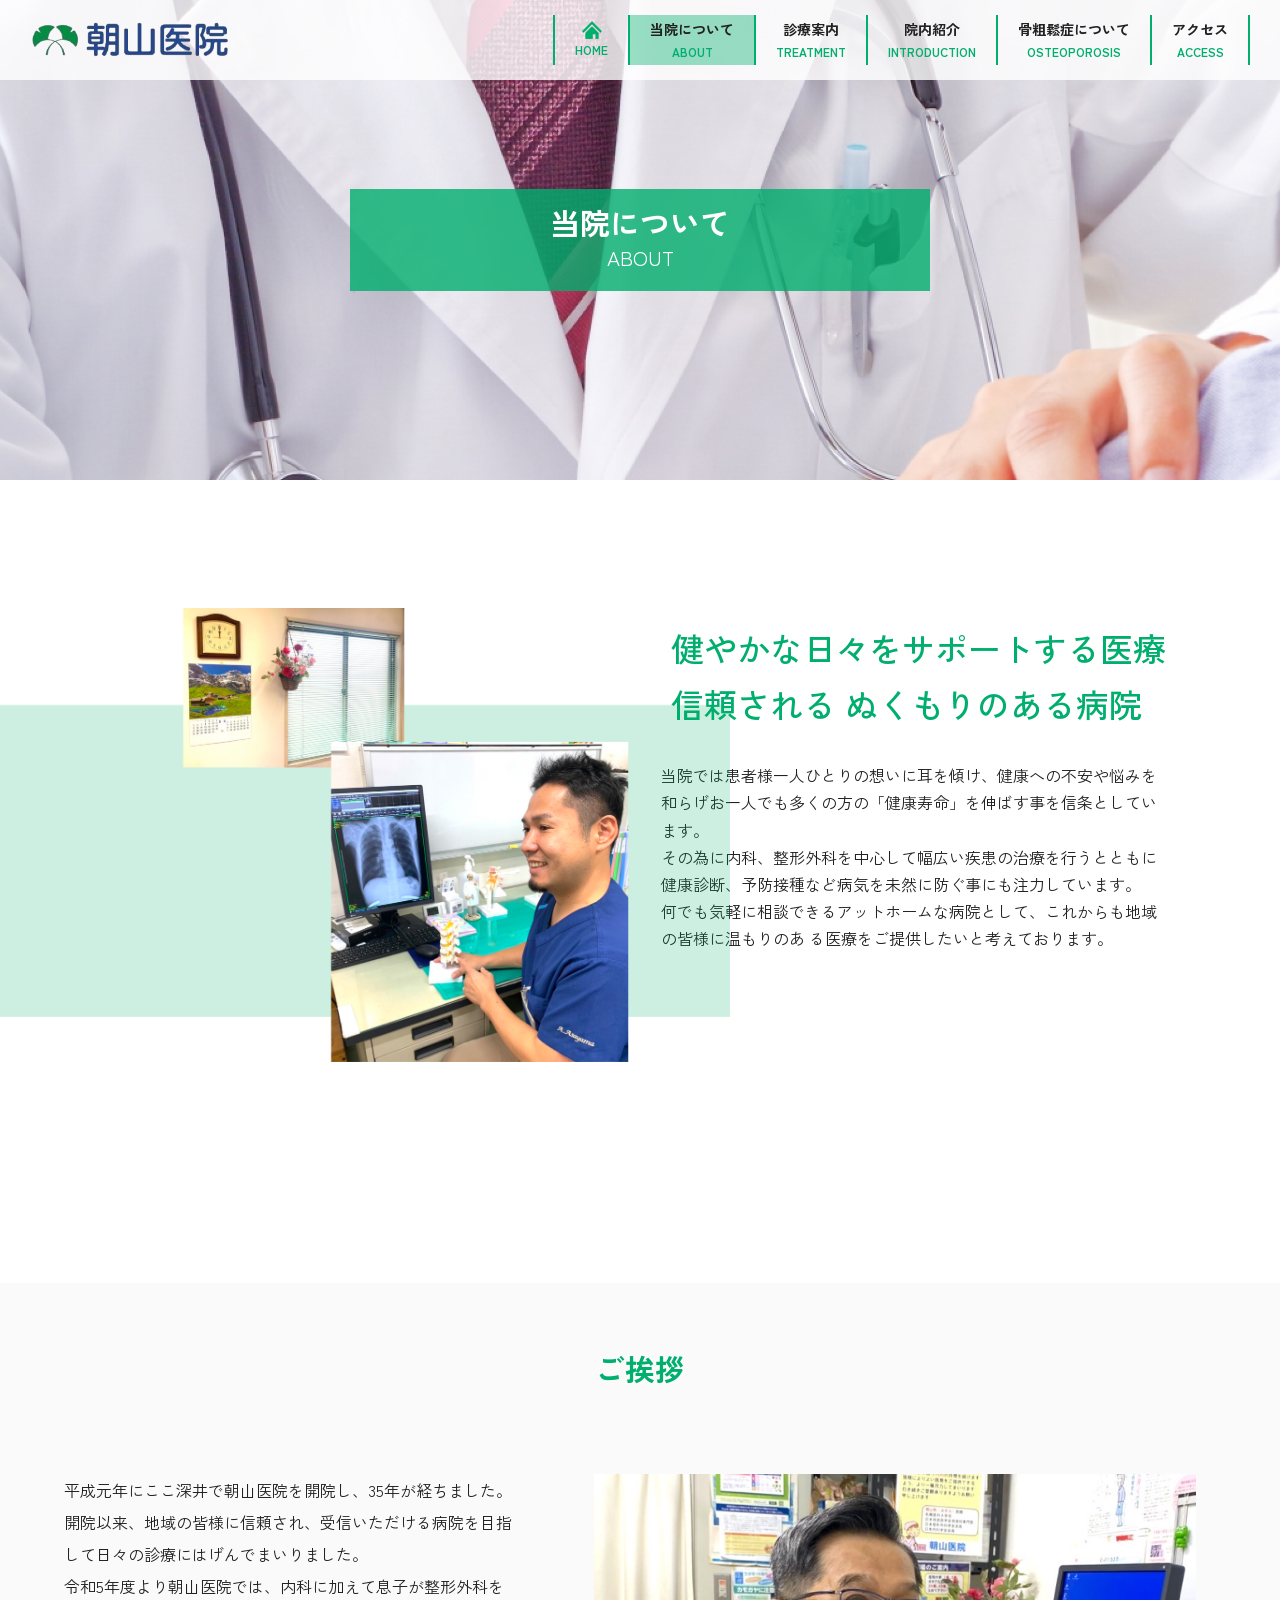
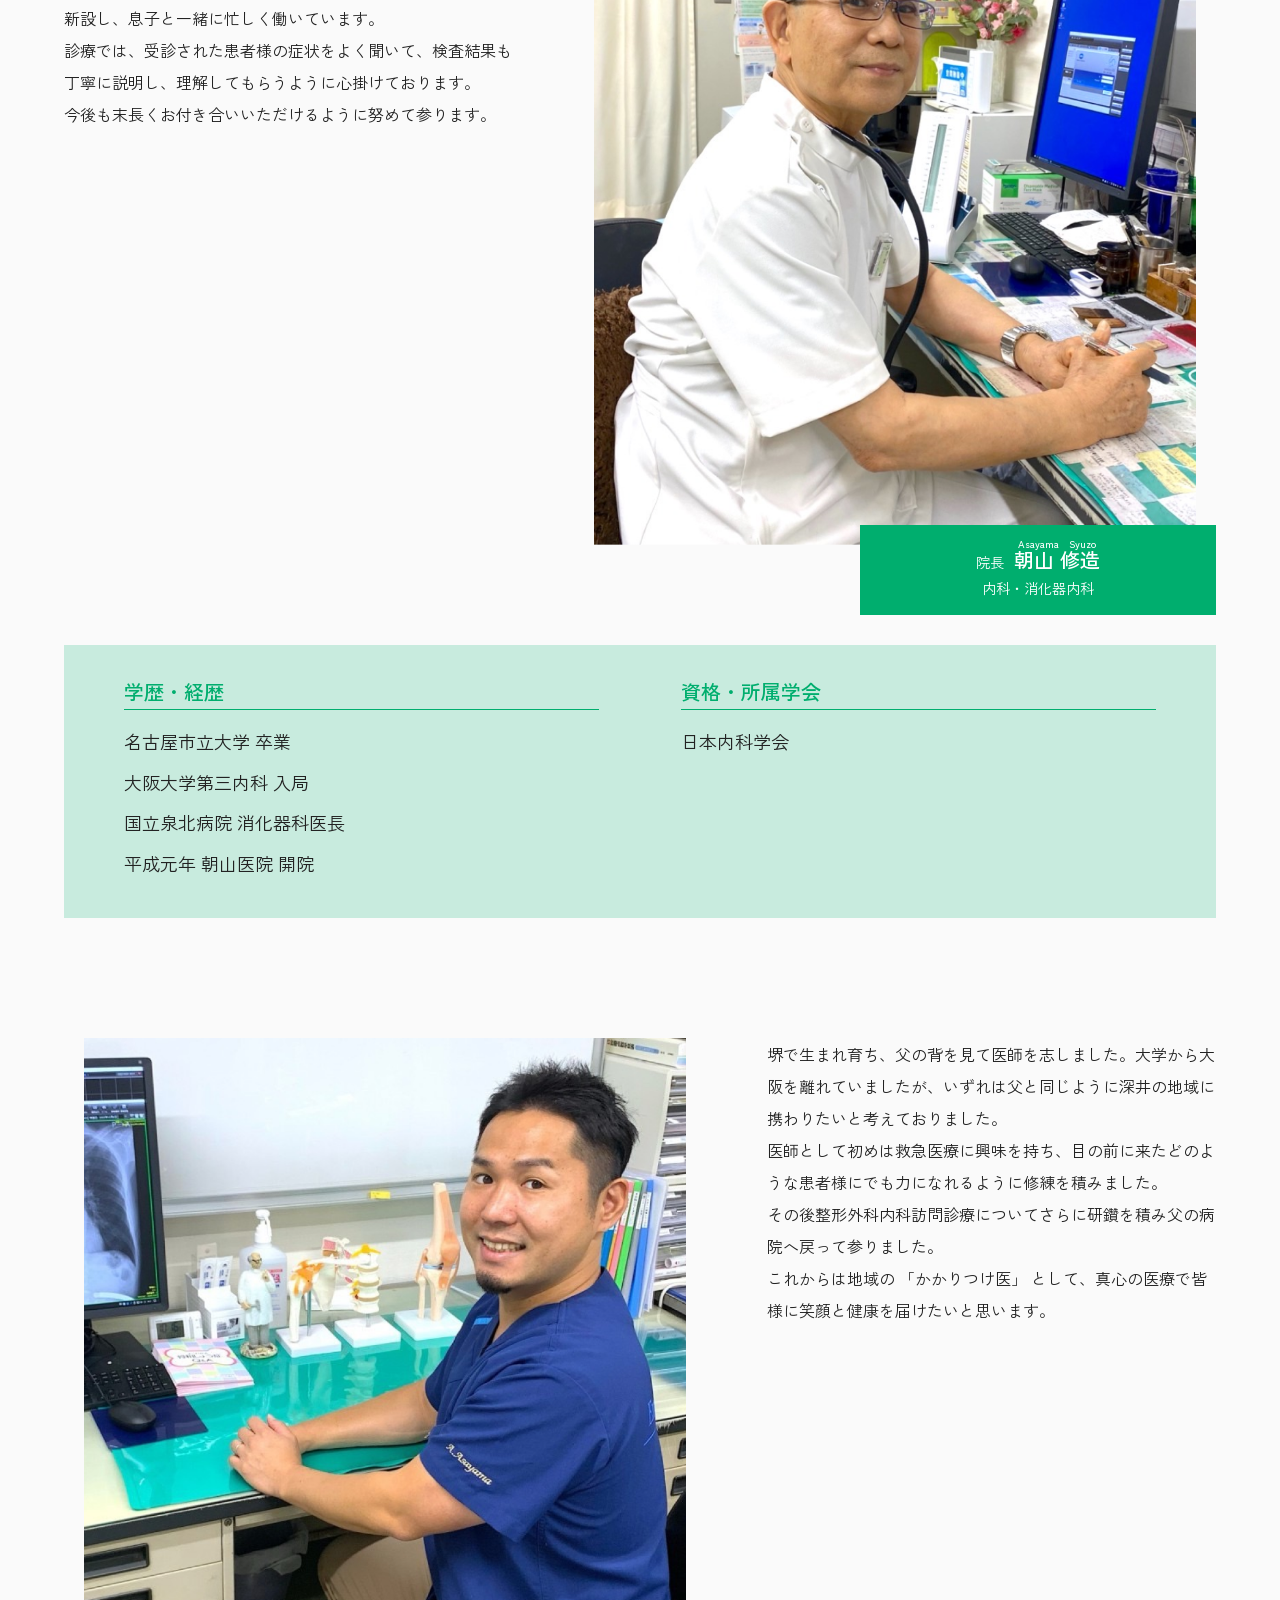
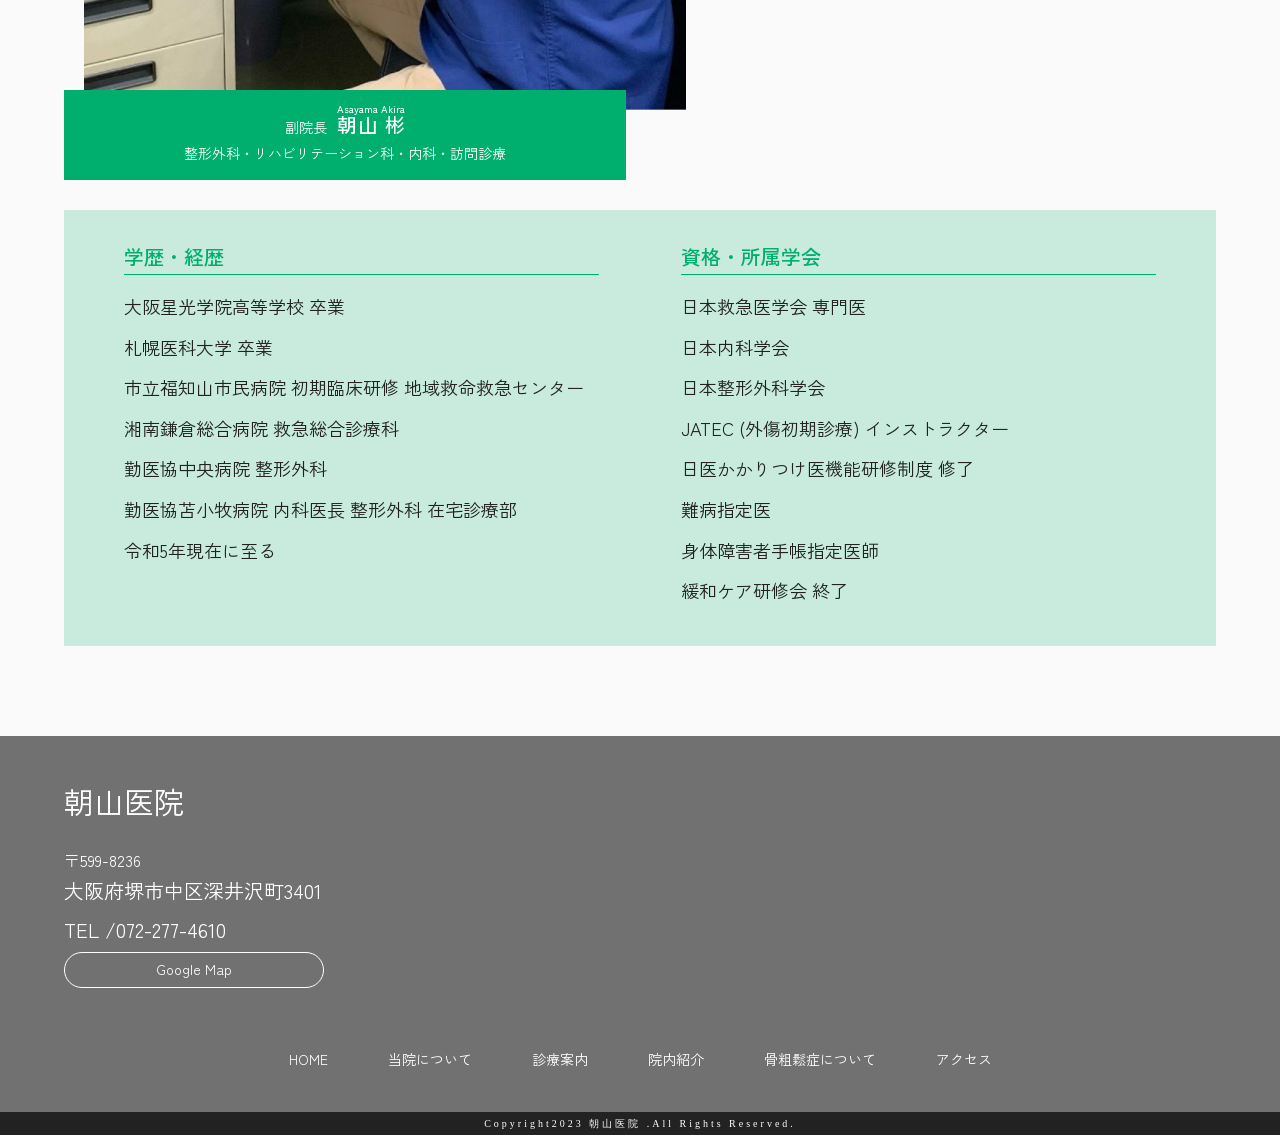
==== about.html @ 4e19d2fe "aboutページアップ" ====
<!DOCTYPE html>
<html lang="ja">
  <head>
    <!-- google font -->
    <link rel="preconnect" href="https://fonts.googleapis.com">
    <link rel="preconnect" href="https://fonts.gstatic.com" crossorigin>
    <link href="https://fonts.googleapis.com/css2?family=Zen+Kaku+Gothic+New:wght@300;400;500;700;900&display=swap" rel="stylesheet">

  
    <!-- css -->
    <link href="css/reset.css" rel="stylesheet">
    <link href="css/style.css" rel="stylesheet">
  
    <!--OGP-->
    <meta name="viewport" content="width=device-width,initial-scale=1.0,minimum-scale=1.0">
    <meta http-equiv="X-UA-Compatible" content="IE=Edge">
    <meta name="format-detection" content="telephone=no">
    <meta name="description" content="">
    <meta property="og:title" content="朝山医院">
    <meta property="og:site_name" content="朝山医院">
    <meta property="og:type" content="website">
    <meta property="og:description" content="">
    <meta property="og:url" content=" ">
    <meta property="og:image" content=" ">
    <link rel="canonical" href=" ">
    <meta name="twitter:card" content="summary">
    <meta name="twitter:image:src" content=" ">
    <link rel="manifest" href="manifest.webmanifest">
    <link rel="icon" type="image/x-icon" href="images/common/favicon.ico" sizes="32x32">
    <link rel="icon" type="image/png" href="images/common/favicon.png">
    <link rel="icon" href="images/common/favicon.svg" type="image/svg+xml">
    <link rel="apple-touch-icon" type="image/png" href="images/common/favicon.png">
    <meta charset="UTF-8">
    <meta name="viewport" content="width=device-width, initial-scale=1.0">
    <title>当院について | 朝山医院</title>
  </head>
  
  <body>
    <div class="wrapper about">
      <header class="header" id="header">
        <div class="header__inner">
          <h1 class="logo_pc">
            <a href="index.html">
              <img src="img/common/logo.png" alt="ロゴ画像">
            </a>
          </h1>
          <div class="nav_wrap">
            <ul class="navigation">
              <li><a href="index.html" aria-label="TOPページへ移動する"><img src="img/common/home_icon.svg" alt="アイコン画像"><span>HOME</span></a></li>
              <li class="active"><a href="about.html" aria-label="当院についてへ移動する">当院について<span>ABOUT</span></a></li>
              <li><a href="treatment.html" aria-label="診療案内へ移動する">診療案内<span>TREATMENT</span></a></li>
              <li><a href="introduction.html" aria-label="院内紹介へ移動する">院内紹介<span>INTRODUCTION</span></a></li>
              <li><a href="osteoporosis.html" aria-label="骨粗鬆症についてへ移動する">骨粗鬆症について<span>OSTEOPOROSIS</span></a></li>
              <li><a href="access.html" aria-label="アクセスへ移動する">アクセス<span>ACCESS</span></a></li>
            </ul>
          </div>
          <div class="header__sp">
            <img class="sp_logo" src="img/common/logo.png" alt="ロゴ画像">
            <div class="menu-trigger">
              <span></span>
              <span></span>
              <span></span>
            </div>
          </div>
        </div>
      </header>
      <nav class="gnav">
        <div class="gnav__wrap">
          <ul class="gnav__menu">
            <li class="gnav__menu__item"><a href="index.html" aria-label="TOPページへ移動する">TOP</a></li>
            <li class="gnav__menu__item"><a href="about.html" aria-label="当院についてへ移動する">当院について</a></li>
            <li class="gnav__menu__item"><a href="treatment.html" aria-label="診療案内へ移動する">診療案内</a></li>
            <li class="gnav__menu__item"><a href="introduction.html" aria-label="院内紹介へ移動する">院内案内</a></li>
            <li class="gnav__menu__item"><a href="osteoporosis.html" aria-label="骨粗鬆症についてへ移動する">骨粗鬆症について</a></li>
            <li class="gnav__menu__item"><a href="access.html" aria-label="アクセスへ移動する">アクセス</a></li>
          </ul>
          <a href="tel:0722774610" class="tel">TEL：072-277-4610</a>
        </div>
      </nav>
      <div class="sub_mv">
        <h2 class="title">当院について<span>ABOUT</span></h2>
      </div>
      <div class="about_text">
        <img src="img/about/about_01.png" alt="副院長の写真">
        <div class="inner">
          <p class="title">健やかな日々をサポートする医療<br>
            信頼される ぬくもりのある病院</p>
          <p class="text">当院では患者様一人ひとりの想いに耳を傾け、健康への不安や悩みを和らげお一人でも多くの方の「健康寿命」を伸ばす事を信条としています。<br>
            その為に内科、整形外科を中心して幅広い疾患の治療を行うとともに健康診断、予防接種など病気を未然に防ぐ事にも注力しています。<br>
            何でも気軽に相談できるアットホームな病院として、これからも地域の皆様に温もりのあ る医療をご提供したいと考えております。</p>
        </div>
      </div>
      <div class="greeting">
        <p class="title">ご挨拶</p>
        <div class="contents contents01">
          <div>
            <p class="text_wrap">
              平成元年にここ深井で朝山医院を開院し、35年が経ちました。<br>
              開院以来、地域の皆様に信頼され、受信いただける病院を目指して日々の診療にはげんでまいりました。<br>
              令和5年度より朝山医院では、内科に加えて息子が整形外科を新設し、息子と一緒に忙しく働いています。<br>
              診療では、受診された患者様の症状をよく聞いて、検査結果も丁寧に説明し、理解してもらうように心掛けております。<br>
              今後も末長くお付き合いいただけるように努めて参ります。
            </p>
            <div class="img_wrap">
              <img src="img/about/about_02.png" alt="朝山 修造">
              <div class="name_wrap">
                <p>院長</p>
                <ruby>
                  朝山 修造
                  <rt>Asayama Syuzo</rt>
                </ruby>
                <p>内科・消化器内科</p>
              </div>
            </div>
          </div>
          <div class="career">
            <div>
              <dl>
                <dt>学歴・経歴</dt>
                <dd>名古屋市立大学 卒業</dd>
                <dd>大阪大学第三内科 入局</dd>
                <dd>国立泉北病院 消化器科医長</dd>
                <dd>平成元年 朝山医院 開院</dd>
              </dl>
            </div>
            <div>
              <dl>
                <dt>資格・所属学会</dt>
                <dd>日本内科学会</dd>
              </dl>
            </div>
          </div>
          
        </div>
        <div class="contents contents02">
          <div>
            <p class="text_wrap">
              堺で生まれ育ち、父の背を見て医師を志しました。大学から大阪を離れていましたが、いずれは父と同じように深井の地域に携わりたいと考えておりました。<br>
              医師として初めは救急医療に興味を持ち、目の前に来たどのような患者様にでも力になれるように修練を積みました。<br>
              その後整形外科内科訪問診療についてさらに研鑽を積み父の病院へ戻って参りました。<br>
              これからは地域の 「かかりつけ医」 として、真心の医療で皆様に笑顔と健康を届けたいと思います。
            </p>
            <div class="img_wrap">
              <img src="img/about/about_03.png" alt="朝山 彬">
              <div class="name_wrap">
                <p>副院長</p>
                <ruby>
                  朝山 彬
                  <rt>Asayama Akira</rt>
                </ruby>
                <p>整形外科・リハビリテーション科・内科・訪問診療</p>
              </div>
            </div>
          </div>
          <div class="career">
            <div>
              <dl>
                <dt>学歴・経歴</dt>
                <dd>大阪星光学院高等学校 卒業</dd>
                <dd>札幌医科大学 卒業</dd>
                <dd>市立福知山市民病院 初期臨床研修 地域救命救急センター</dd>
                <dd>湘南鎌倉総合病院 救急総合診療科</dd>
                <dd>勤医協中央病院 整形外科</dd>
                <dd>勤医協苫小牧病院 内科医長 整形外科 在宅診療部</dd>
                <dd>令和5年現在に至る</dd>
              </dl>
            </div>
            <div>
              <dl>
                <dt>資格・所属学会</dt>
                <dd>日本救急医学会 専門医</dd>
                <dd>日本内科学会</dd>
                <dd>日本整形外科学会</dd>
                <dd>JATEC (外傷初期診療) インストラクター</dd>
                <dd>日医かかりつけ医機能研修制度 修了</dd>
                <dd>難病指定医</dd>
                <dd>身体障害者手帳指定医師</dd>
                <dd>緩和ケア研修会 終了</dd>
              </dl>
            </div>
          </div>
          
        </div>
      </div>
    </div>
    <footer>
      <div class="footer_inner">
        <div class="address">
          <p>朝山医院</p>
          <p><span>〒599-8236</span>大阪府堺市中区深井沢町3401</p>
          <p><span>TEL /</span>072-277-4610</p>
          <a href="">Google Map</a>
        </div>
        <ul class="link">
          <li><a href="index.html">HOME</a></li>
          <li><a href="#">当院について</a></li>
          <li><a href="#">診療案内</a></li>
          <li><a href="#">院内紹介</a></li>
          <li><a href="#">骨粗鬆症について</a></li>
          <li><a href="#">アクセス</a></li>
        </ul>
      </div>
      
      
      <small>Copyright2023 朝山医院 .All Rights Reserved.</small>       
    </footer>
    <script src="https://code.jquery.com/jquery-3.4.1.min.js"
      integrity="sha256-CSXorXvZcTkaix6Yvo6HppcZGetbYMGWSFlBw8HfCJo=" crossorigin="anonymous"></script>
    <script src="js/common.js"></script>
  </body>
</html>
---- css/style.css ----
@charset "UTF-8";
/*---------------------------------

  header

---------------------------------*/
.header {
  background: rgba(255, 255, 255, 0.8);
  height: 8rem;
  position: fixed;
  display: flex;
  align-items: center;
  z-index: 13;
  top: 0;
  left: 0;
  width: 100%;
}
@media screen and (max-width: 1024px) {
  .header {
    height: 7rem;
  }
}
@media screen and (max-width: 480px) {
  .header {
    height: 4rem;
  }
}
.header__inner {
  width: 100%;
  display: flex;
  justify-content: space-between;
  align-items: center;
  padding: 0 30px;
}
@media screen and (max-width: 1024px) {
  .header__inner {
    padding: 10px;
  }
}
@media screen and (max-width: 480px) {
  .header__inner {
    padding: 5px;
  }
}
.header .logo_pc {
  width: 30%;
  max-width: 200px;
}
@media screen and (max-width: 1133px) {
  .header .logo_pc {
    display: none;
  }
}
.header .nav_wrap {
  display: flex;
  align-items: flex-end;
}
@media screen and (max-width: 1133px) {
  .header .nav_wrap {
    display: none;
  }
}
.header .nav_wrap .navigation {
  display: flex;
  align-items: center;
  list-style: none;
}
.header .nav_wrap .navigation li {
  position: relative;
  padding: 0 20px;
  height: 5rem;
  display: flex;
  justify-content: center;
  align-items: center;
  border-left: 2px solid #00AE6E;
}
.header .nav_wrap .navigation li:last-child {
  border-right: 2px solid #00AE6E;
}
.header .nav_wrap .navigation li a {
  color: #222;
  font-size: 1.4rem;
  font-weight: bold;
  display: flex;
  flex-direction: column;
  align-items: center;
}
.header .nav_wrap .navigation li a span {
  display: block;
  color: #00AE6E;
  font-size: 1.2rem;
}
.header .nav_wrap .navigation li a img {
  width: 20px;
  height: 20px;
}
.header .nav_wrap .navigation li.navbtn {
  width: 260px;
  height: 6rem;
  border-radius: 50px;
}
.header .nav_wrap .navigation li.navbtn a {
  font-size: 2.2rem;
  padding-left: 30px;
  display: flex;
  align-items: center;
  justify-content: center;
  width: 100%;
  height: 100%;
  position: relative;
}
.header .nav_wrap .navigation li.navbtn a::before {
  content: "";
  position: absolute;
  width: 34px;
  height: 34px;
  background-size: contain;
  background-repeat: no-repeat;
  top: 50%;
  left: 18px;
  transform: translateY(-50%);
}
.header .nav_wrap .navigation li.active {
  background-color: rgba(0, 174, 110, 0.4);
}
.header .nav_wrap .nav_btn {
  height: 9rem;
  border-radius: 0 10px 10px 0;
  display: flex;
  align-items: flex-start;
  justify-content: center;
  background: #00AE6E;
  position: relative;
  color: #fff;
  text-align: center;
  padding: 10px 14px 0;
}
.header .nav_wrap .nav_btn::after {
  content: "";
  position: absolute;
  width: 12px;
  height: 12px;
  background-size: contain;
  background-repeat: no-repeat;
  bottom: 10px;
  left: 50%;
  transform: translateX(-50%);
}
.header__sp {
  display: none;
  width: 100%;
  align-items: center;
  justify-content: space-between;
  position: relative;
}
.header__sp .sp_logo {
  width: 30%;
  max-width: 180px;
}
@media screen and (max-width: 1133px) {
  .header__sp {
    display: flex;
  }
}
.header__sp .menu-trigger,
.header__sp .menu-trigger span {
  display: inline-block;
  transition: all 0.4s;
  box-sizing: border-box;
}
.header__sp .menu-trigger {
  position: relative;
  width: 24px;
  height: 18px;
  border: none;
  appearance: none;
  cursor: pointer;
}
.header__sp .menu-trigger span {
  position: absolute;
  left: 0;
  width: 24px;
  height: 2px;
  background-color: #222;
}
.header__sp .menu-trigger span:nth-of-type(1) {
  top: 0;
}
.header__sp .menu-trigger span:nth-of-type(2) {
  top: 8px;
}
.header__sp .menu-trigger span:nth-of-type(3) {
  bottom: 0;
}
.header__sp .menu-trigger.active span:nth-of-type(1) {
  transform: translateY(11px) rotate(-45deg);
}
.header__sp .menu-trigger.active span:nth-of-type(2) {
  opacity: 0;
}
.header__sp .menu-trigger.active span:nth-of-type(3) {
  transform: translateY(-5px) rotate(45deg);
}

.gnav {
  position: fixed;
  width: 100%;
  height: 100vh;
  min-height: 100vh;
  overflow: auto;
  padding: 8rem 0 2rem;
  left: 0;
  top: 0;
  background: #D4FFEF;
  z-index: 12;
  display: none;
}
.gnav__wrap > a {
  color: #00AE6E;
  font-weight: 700;
  font-size: 2.6rem;
  padding: 2rem;
}
.gnav__menu {
  margin-bottom: 3rem;
  padding: 0 2rem;
}
.gnav__menu__item a {
  display: block;
  padding: 3rem 1rem;
  color: #222;
  position: relative;
  font-size: 1.8rem;
  text-align: left;
  border-bottom: 1px solid #00AE6E;
}

/*---------------------------------

  footer

---------------------------------*/
footer {
  background: #717171;
  color: #fff;
}
@media screen and (max-width: 480px) {
  footer {
    padding: 8px 0;
  }
}
footer .footer_inner {
  width: min(1200px, 90%);
  margin: 0 auto;
  padding: 4rem 0;
  display: flex;
  flex-direction: column;
}
@media screen and (max-width: 1024px) {
  footer .footer_inner {
    flex-direction: column-reverse;
  }
}
@media screen and (max-width: 1024px) {
  footer .address {
    text-align: center;
  }
}
footer .address p:nth-child(1) {
  font-size: 3rem;
  margin-bottom: 2rem;
}
@media screen and (max-width: 1024px) {
  footer .address p:nth-child(1) {
    font-size: 1.8rem;
  }
}
footer .address p:nth-child(2) {
  font-size: 2rem;
  margin-bottom: 0.5rem;
}
@media screen and (max-width: 1024px) {
  footer .address p:nth-child(2) {
    font-size: 1.6rem;
  }
}
footer .address p:nth-child(2) span {
  font-size: 1.6rem;
  display: block;
}
@media screen and (max-width: 1024px) {
  footer .address p:nth-child(2) span {
    display: inline-block;
    margin-right: 1.2rem;
  }
}
footer .address p:nth-child(3) {
  font-size: 2rem;
  margin-bottom: 0.5rem;
}
@media screen and (max-width: 1024px) {
  footer .address p:nth-child(3) {
    font-size: 1.6rem;
  }
}
footer .address a {
  font-size: 1.4rem;
  border: 1px solid #fff;
  border-radius: 3rem;
  height: 3.6rem;
  display: flex;
  align-items: center;
  justify-content: center;
  width: min(260px, 90%);
  margin-bottom: 6rem;
}
@media screen and (max-width: 1024px) {
  footer .address a {
    margin: 0 auto;
  }
}
footer .link {
  display: flex;
  justify-content: center;
}
@media screen and (max-width: 1024px) {
  footer .link {
    display: block;
    margin-bottom: 6rem;
    text-align: center;
  }
}
footer .link li {
  font-size: 1.4rem;
}
footer .link li:not(:last-child) {
  margin-right: 6rem;
}
@media screen and (max-width: 1024px) {
  footer .link li:not(:last-child) {
    margin-right: inherit;
    margin-bottom: 1rem;
  }
}
footer small {
  background-color: #222;
  color: #fff;
  font-size: 10px;
  font-family: Noto Sans;
  letter-spacing: 3px;
  text-align: center;
  display: block;
  padding: 3px 0;
}
@media screen and (max-width: 480px) {
  footer small {
    letter-spacing: 0;
  }
}

/*---------------------------------

  共通

---------------------------------*/
*, *:before, *:after {
  margin: 0;
  padding: 0;
  box-sizing: border-box;
}

html {
  font-size: 62.5%;
  scroll-behavior: smooth;
}

body {
  font-family: "Zen Kaku Gothic New", sans-serif;
  font-weight: 400;
  font-style: normal;
  font-size: 1.6em;
  color: #222;
  line-height: 1.7;
  background-color: #fff;
}

a {
  text-decoration: none;
  transition: 0.5s;
}
a:hover {
  opacity: 0.7;
}

img {
  width: 100%;
}

.wrapper {
  position: relative;
  overflow: hidden;
}

@media screen and (max-width: 1024px) {
  .br_pc {
    display: none;
  }
}

.br_tab {
  display: none;
}
@media screen and (max-width: 1024px) {
  .br_tab {
    display: block;
  }
}

.br_sp {
  display: none;
}
@media screen and (max-width: 480px) {
  .br_sp {
    display: block;
  }
}

.sec_title {
  text-align: center;
  font-weight: 700;
  color: #00AE6E;
  font-size: 3.2rem;
  letter-spacing: 0.1em;
}
@media screen and (max-width: 1024px) {
  .sec_title {
    font-size: 2.8rem;
  }
}
@media screen and (max-width: 480px) {
  .sec_title {
    font-size: 2rem;
  }
}
.sec_title span {
  display: block;
  font-size: 1.8rem;
  color: #222;
}
@media screen and (max-width: 480px) {
  .sec_title span {
    font-size: 1.2rem;
  }
}

.btn {
  background-color: #00AE6E;
  height: 7rem;
  border-radius: 50px;
  color: #fff;
  font-size: 2rem;
  display: flex;
  align-items: center;
  justify-content: center;
  font-weight: 700;
  width: min(90%, 470px);
  position: relative;
  margin: 0 auto;
}
@media screen and (max-width: 480px) {
  .btn {
    font-size: 1.6rem;
    height: 5rem;
  }
}
.btn::after {
  content: " ";
  background-image: url(../img/top/btn_arrow_wh.svg);
  background-size: cover;
  position: absolute;
  right: 20px;
  width: 20px;
  height: 20px;
}

/*---------------------------------

  mv

---------------------------------*/
.mv {
  position: relative;
}
.mv__text {
  position: absolute;
  left: 0;
  bottom: 100px;
  background-color: rgba(0, 174, 110, 0.7);
  padding: 2rem 8rem;
}
@media screen and (max-width: 1024px) {
  .mv__text {
    bottom: 30px;
    padding: 2rem 5rem;
  }
}
@media screen and (max-width: 480px) {
  .mv__text {
    padding: 2rem;
  }
}
.mv__text .text1 {
  font-size: 4rem;
  font-weight: bold;
  color: #fff;
  letter-spacing: 0.1em;
  margin-bottom: 3rem;
}
@media screen and (max-width: 1024px) {
  .mv__text .text1 {
    font-size: 2rem;
  }
}
@media screen and (max-width: 480px) {
  .mv__text .text1 {
    font-size: 1.8rem;
    margin-bottom: 1rem;
  }
}
.mv__text .text2 {
  font-size: 2rem;
  font-weight: bold;
  color: #fff;
}
@media screen and (max-width: 1024px) {
  .mv__text .text2 {
    font-size: 1.6rem;
  }
}
@media screen and (max-width: 480px) {
  .mv__text .text2 {
    font-size: 1.4rem;
  }
}

/*---------------------------------

  下層ページのmv

---------------------------------*/
.sub_mv {
  background-repeat: no-repeat;
  background-size: cover;
  background-position: center;
  width: 100%;
  height: 480px;
  display: flex;
  align-items: center;
  justify-content: center;
}
@media screen and (max-width: 1024px) {
  .sub_mv {
    height: 370px;
  }
}
.sub_mv .title {
  background-color: rgba(0, 174, 110, 0.8);
  font-size: 3rem;
  color: #fff;
  font-weight: 700;
  padding: 1.6rem 20rem;
  width: max-content;
  text-align: center;
}
@media screen and (max-width: 1024px) {
  .sub_mv .title {
    font-size: 2rem;
    padding: 1.6rem 0;
    width: 80%;
  }
}
.sub_mv .title span {
  display: block;
  font-size: 2rem;
  font-weight: 400;
}

/*---------------------------------

  about

---------------------------------*/
.top .about {
  background: url(../img/top/about_bg.png);
  background-size: cover;
  padding: 5% 0 10%;
}
.top .about__inner {
  width: min(1200px, 90%);
  margin: 0 auto;
  background-color: #fff;
  padding: 7rem 10rem;
}
@media screen and (max-width: 1024px) {
  .top .about__inner {
    padding: 5rem 3rem;
  }
}
@media screen and (max-width: 480px) {
  .top .about__inner {
    padding: 5rem 2rem;
  }
}
.top .about .sb_title {
  margin: 6rem auto;
  text-align: center;
  font-size: 2.8rem;
  font-weight: 500;
  position: relative;
  width: max-content;
}
@media screen and (max-width: 1024px) {
  .top .about .sb_title {
    font-size: 1.8rem;
  }
}
@media screen and (max-width: 480px) {
  .top .about .sb_title {
    margin: 3rem auto;
    font-size: 1.6rem;
  }
}
.top .about .sb_title::after {
  content: " ";
  position: absolute;
  width: 100%;
  height: 2px;
  background-color: #00AE6E;
  bottom: 0;
  left: 0;
}
@media screen and (max-width: 480px) {
  .top .about .sb_title::after {
    bottom: -10px;
  }
}
.top .about .contents {
  display: flex;
  flex-wrap: wrap;
  align-items: flex-start;
  justify-content: space-between;
}
.top .about .contents img {
  width: 36%;
}
@media screen and (max-width: 1024px) {
  .top .about .contents img {
    width: 100%;
    margin-bottom: 3rem;
  }
}
.top .about .contents .text_block {
  width: 62%;
}
@media screen and (max-width: 1024px) {
  .top .about .contents .text_block {
    width: 100%;
  }
}
.top .about .contents .text_block p {
  font-size: 2rem;
  margin-bottom: 7rem;
}
@media screen and (max-width: 1024px) {
  .top .about .contents .text_block p {
    font-size: 1.6rem;
  }
}

/*---------------------------------

  information

---------------------------------*/
.information {
  padding: 7rem 0;
}
.information__inner {
  width: min(1200px, 90%);
  margin: 0 auto;
  display: flex;
  flex-wrap: wrap;
  align-items: center;
  justify-content: space-between;
}
.information__inner .sec_title {
  width: 30%;
  text-align: left;
}
@media screen and (max-width: 1024px) {
  .information__inner .sec_title {
    width: 100%;
    text-align: center;
    margin-bottom: 3rem;
  }
}
.information__inner dl {
  width: 68%;
  font-size: 2rem;
}
@media screen and (max-width: 1024px) {
  .information__inner dl {
    width: 100%;
  }
}
.information__inner dl div {
  border-bottom: 1px solid #00AE6E;
  margin-bottom: 3rem;
  padding-bottom: 1rem;
}
@media screen and (max-width: 480px) {
  .information__inner dl div {
    font-size: 1.4rem;
  }
}

/*---------------------------------

  treatment

---------------------------------*/
.treatment {
  background-color: #FAFAFA;
  padding: 7rem 0;
}
.treatment__inner {
  width: min(1200px, 90%);
  margin: 0 auto;
}
.treatment .items {
  display: flex;
  justify-content: space-between;
  flex-wrap: wrap;
  margin-top: 4rem;
}
.treatment .items .item {
  width: 48%;
  background-color: #fff;
  padding: 3rem;
  margin-bottom: 6rem;
  display: flex;
  flex-direction: column;
}
@media screen and (max-width: 1024px) {
  .treatment .items .item {
    width: 100%;
  }
}
.treatment .items .item .title {
  margin: 3rem auto;
  text-align: center;
  font-size: 2.6rem;
  font-weight: 700;
  color: #00AE6E;
}
@media screen and (max-width: 480px) {
  .treatment .items .item .title {
    font-size: 1.8rem;
  }
}
.treatment .items .item .text {
  font-size: 2rem;
  margin-bottom: 6rem;
}
@media screen and (max-width: 480px) {
  .treatment .items .item .text {
    font-size: 1.6rem;
  }
}
.treatment .items .item .text span {
  margin-top: 1.5rem;
  display: block;
}
.treatment .items .item .text span.red {
  color: #FA4141;
}
.treatment .items .item .text span.small {
  font-size: 1.4rem;
}
.treatment .items .item .btn {
  width: 80%;
  margin-top: auto;
}

/*---------------------------------

  introduction

---------------------------------*/
.introduction {
  background-image: url(../img/top/introduction_bg.png);
  background-size: cover;
  padding: 12rem 0;
  background-position: center center;
}
.introduction__inner {
  width: min(800px, 90%);
  margin: 0 auto;
  background-color: #00AE6E;
  padding: 5rem 0;
}
.introduction__inner .sec_title {
  color: #fff;
  margin-bottom: 6rem;
}
.introduction__inner .sec_title span {
  color: #fff;
}
.introduction__inner .btn {
  background-color: #fff;
  color: #00AE6E;
  width: min(90%, 470px);
}
.introduction__inner .btn::after {
  background-image: url(../img/top/btn_arrow_gr.svg);
}

/*---------------------------------

  access

---------------------------------*/
.access {
  padding: 7rem 0;
}
.access__inner {
  width: min(1200px, 90%);
  margin: 0 auto;
}

.time_list_wrap {
  display: flex;
  align-items: flex-start;
  flex-wrap: wrap;
  justify-content: space-between;
  margin-top: 3rem;
}
.time_list_wrap img {
  width: 48%;
}
@media screen and (max-width: 1024px) {
  .time_list_wrap img {
    width: 100%;
    height: 48rem;
    object-fit: cover;
  }
}
@media screen and (max-width: 480px) {
  .time_list_wrap img {
    height: 30rem;
  }
}
.time_list_wrap > div {
  width: 48%;
}
@media screen and (max-width: 1024px) {
  .time_list_wrap > div {
    width: 100%;
  }
}
.time_list_wrap .time_list {
  border-collapse: collapse;
  letter-spacing: 0.1em;
  margin-bottom: 2rem;
  font-size: 2rem;
}
@media screen and (max-width: 1024px) {
  .time_list_wrap .time_list {
    font-size: 1.6rem;
    margin: 2rem auto;
  }
}
.time_list_wrap .time_list tr th {
  width: 180px;
  text-align: left;
  font-weight: normal;
}
@media screen and (max-width: 480px) {
  .time_list_wrap .time_list tr th {
    width: 110px;
  }
}
.time_list_wrap .time_list tr td {
  padding: 1rem 2.2rem;
}
@media screen and (max-width: 1024px) {
  .time_list_wrap .time_list tr td {
    padding: 1rem;
  }
}
.time_list_wrap .time_list tr:not(:last-child) {
  border-bottom: 1px solid #00AE6E;
}
.time_list_wrap .time_list tr:nth-child(2) td, .time_list_wrap .time_list tr:nth-child(3) td {
  color: #00AE6E;
}
.time_list_wrap .note {
  margin-bottom: 3rem;
}
@media screen and (max-width: 1024px) {
  .time_list_wrap .note {
    text-align: center;
  }
}
.time_list_wrap .tel_wrap {
  background-color: rgba(0, 174, 110, 0.2);
  padding: 2rem 0;
  text-align: center;
}
.time_list_wrap .tel_wrap .tel {
  font-size: 2.2rem;
  font-weight: 700;
  letter-spacing: 0.1em;
  font-family: Open Sans Hebrew;
  margin-bottom: 2rem;
}
.time_list_wrap .tel_wrap .tel span {
  font-size: 1.6rem;
  font-weight: normal;
}
.time_list_wrap .tel_wrap .add {
  font-size: 1.6rem;
  letter-spacing: 0.08em;
}

/*---------------------------------

  当院について

---------------------------------*/
.about .sub_mv {
  background-image: url(../img/about/about_mv.png);
}
.about .about_text {
  padding: 14rem 0 30rem;
  position: relative;
}
@media screen and (max-width: 1024px) {
  .about .about_text {
    display: flex;
    flex-direction: column-reverse;
    padding: 7rem 0 3rem;
  }
}
.about .about_text > img {
  position: absolute;
  left: 0;
  top: 16%;
  width: 57%;
}
@media screen and (max-width: 1024px) {
  .about .about_text > img {
    position: relative;
    width: 80%;
  }
}
.about .about_text .inner {
  width: min(1200px, 90%);
  margin: 0 auto;
}
.about .about_text .inner .title {
  color: #00AE6E;
  width: max-content;
  font-size: 3.3rem;
  font-weight: 500;
  margin: 0 5rem 3rem auto;
}
@media screen and (max-width: 1024px) {
  .about .about_text .inner .title {
    margin: 0 auto 3rem;
    font-size: 2.3rem;
  }
}
@media screen and (max-width: 480px) {
  .about .about_text .inner .title {
    margin: 0 auto 3rem;
    font-size: 1.8rem;
  }
}
.about .about_text .inner .text {
  font-size: 1.6rem;
  margin: 0 5rem 3rem auto;
  width: min(505px, 90%);
}
@media screen and (max-width: 1024px) {
  .about .about_text .inner .text {
    margin: 0 auto 3rem;
  }
}
.about .greeting {
  background-color: #FAFAFA;
  padding: 6rem 0;
}
.about .greeting .title {
  text-align: center;
  color: #00AE6E;
  font-weight: 700;
  font-size: 3rem;
  margin-bottom: 8rem;
}
.about .greeting .contents {
  width: min(1200px, 90%);
  margin: 0 auto;
}
.about .greeting .contents > div {
  display: flex;
  flex-wrap: wrap;
  justify-content: space-between;
  align-items: flex-start;
  margin-bottom: 3rem;
}
.about .greeting .contents > div .text_wrap {
  width: 39%;
  line-height: 2;
}
@media screen and (max-width: 1024px) {
  .about .greeting .contents > div .text_wrap {
    order: 2;
    width: 100%;
    margin-bottom: 3rem;
  }
}
.about .greeting .contents > div .img_wrap {
  width: calc(54% - 2rem);
  margin-right: 2rem;
}
@media screen and (max-width: 1024px) {
  .about .greeting .contents > div .img_wrap {
    order: 1;
    width: calc(100% - 2rem);
    margin-bottom: 3rem;
  }
}
.about .greeting .contents > div .img_wrap .name_wrap {
  background-color: #00AE6E;
  color: #fff;
  width: max-content;
  padding: 1.4rem 6rem;
  display: flex;
  flex-wrap: wrap;
  align-items: baseline;
  text-align: center;
  justify-content: center;
  margin: -2rem -2rem 0 auto;
  z-index: 2;
  position: relative;
}
@media screen and (max-width: 480px) {
  .about .greeting .contents > div .img_wrap .name_wrap {
    padding: 1.4rem 0;
    width: 100%;
  }
}
.about .greeting .contents > div .img_wrap .name_wrap p {
  font-size: 1.4rem;
}
.about .greeting .contents > div .img_wrap .name_wrap p:last-child {
  width: 100%;
}
.about .greeting .contents > div .img_wrap .name_wrap ruby {
  font-size: 2rem;
  font-weight: 500;
  margin-left: 1rem;
}
.about .greeting .contents .career {
  background-color: rgba(0, 174, 110, 0.2);
  display: flex;
  flex-wrap: wrap;
  justify-content: space-between;
  align-items: flex-start;
  padding: 3rem 6rem;
}
@media screen and (max-width: 1024px) {
  .about .greeting .contents .career {
    padding: 3rem;
  }
}
.about .greeting .contents .career > div {
  width: 46%;
}
@media screen and (max-width: 480px) {
  .about .greeting .contents .career > div {
    width: 100%;
    margin-bottom: 3rem;
  }
}
.about .greeting .contents .career > div dl dt {
  font-size: 2rem;
  color: #00AE6E;
  border-bottom: 1px solid #00AE6E;
  font-weight: 500;
  margin-bottom: 1.6rem;
}
@media screen and (max-width: 1024px) {
  .about .greeting .contents .career > div dl dt {
    font-size: 1.8rem;
  }
}
.about .greeting .contents .career > div dl dd {
  font-size: 1.8rem;
  margin-bottom: 1rem;
}
@media screen and (max-width: 1024px) {
  .about .greeting .contents .career > div dl dd {
    font-size: 1.4rem;
  }
}
.about .greeting .contents.contents01 {
  margin-bottom: 12rem;
}
.about .greeting .contents.contents02 .text_wrap {
  order: 2;
}
.about .greeting .contents.contents02 .img_wrap {
  order: 1;
  margin-right: inherit;
  margin-left: 2rem;
}
.about .greeting .contents.contents02 .img_wrap .name_wrap {
  margin: -2rem auto 0 -2rem;
}/*# sourceMappingURL=style.css.map */
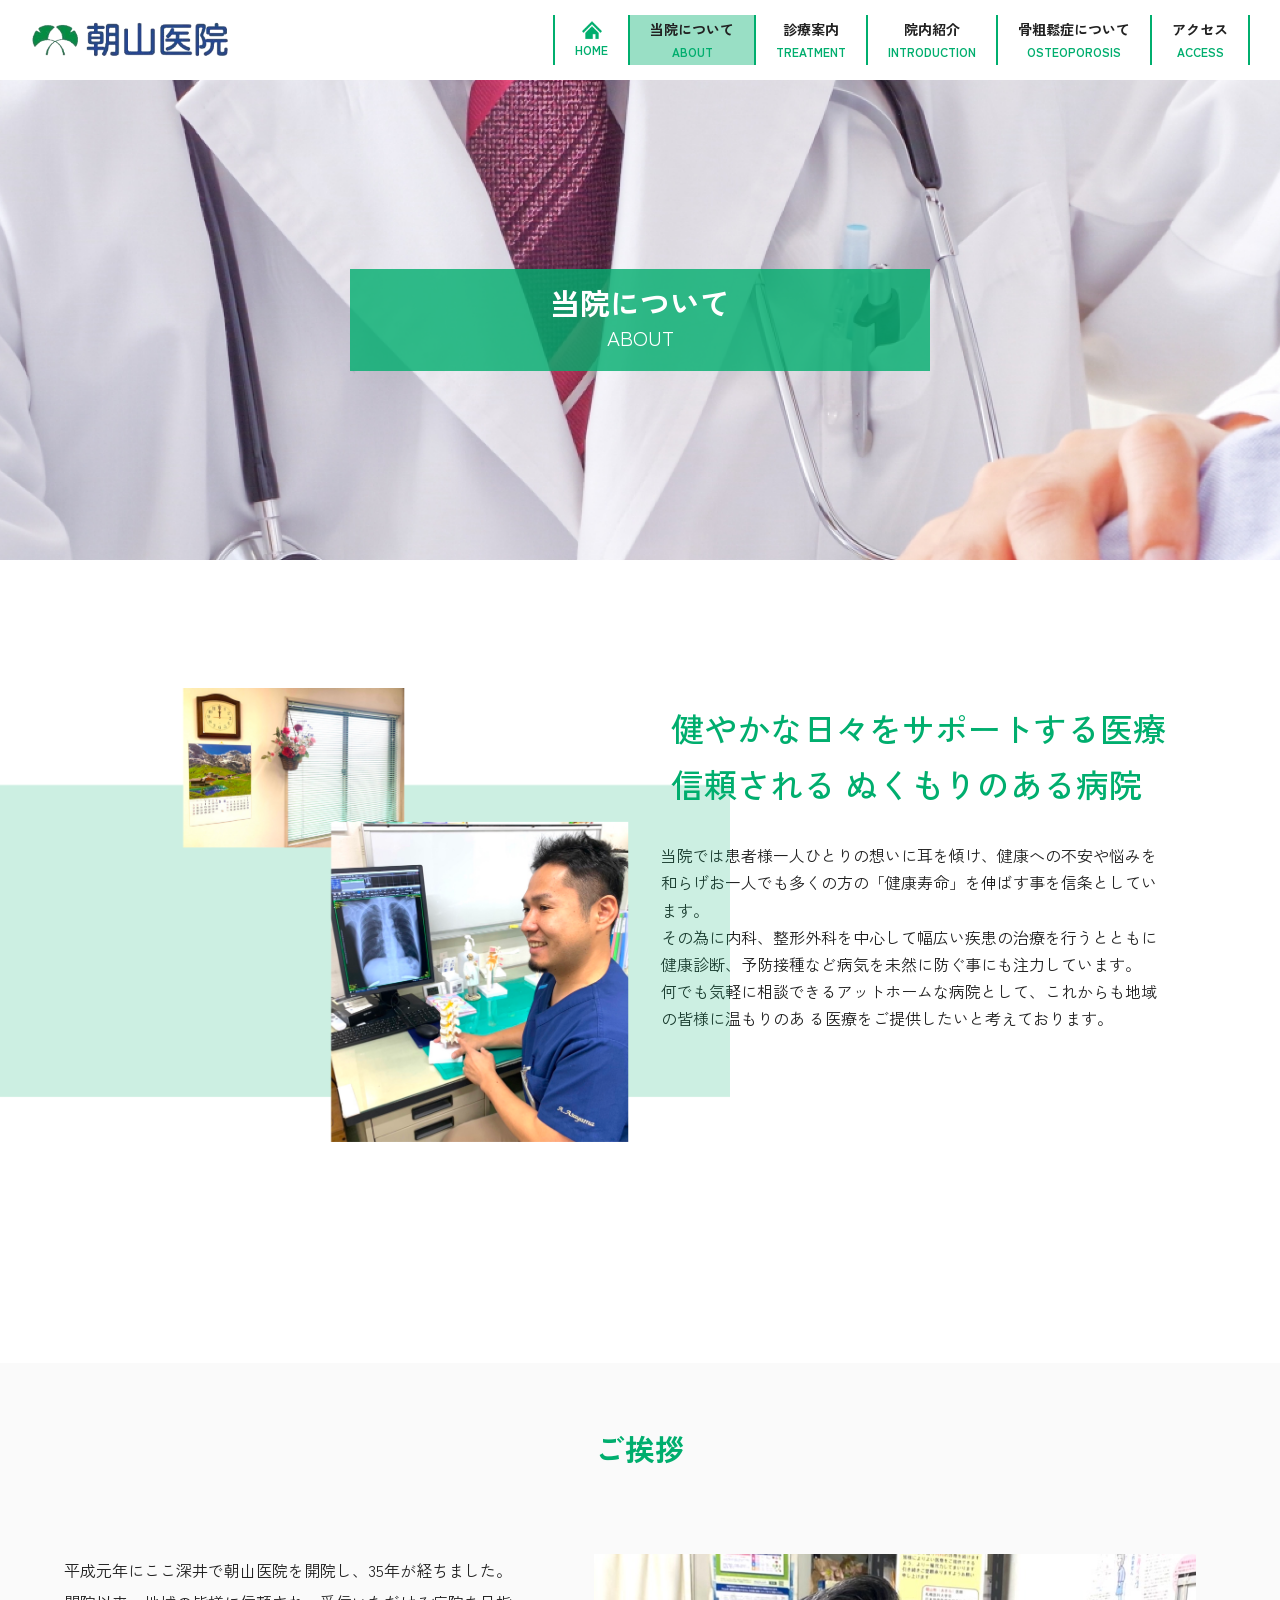
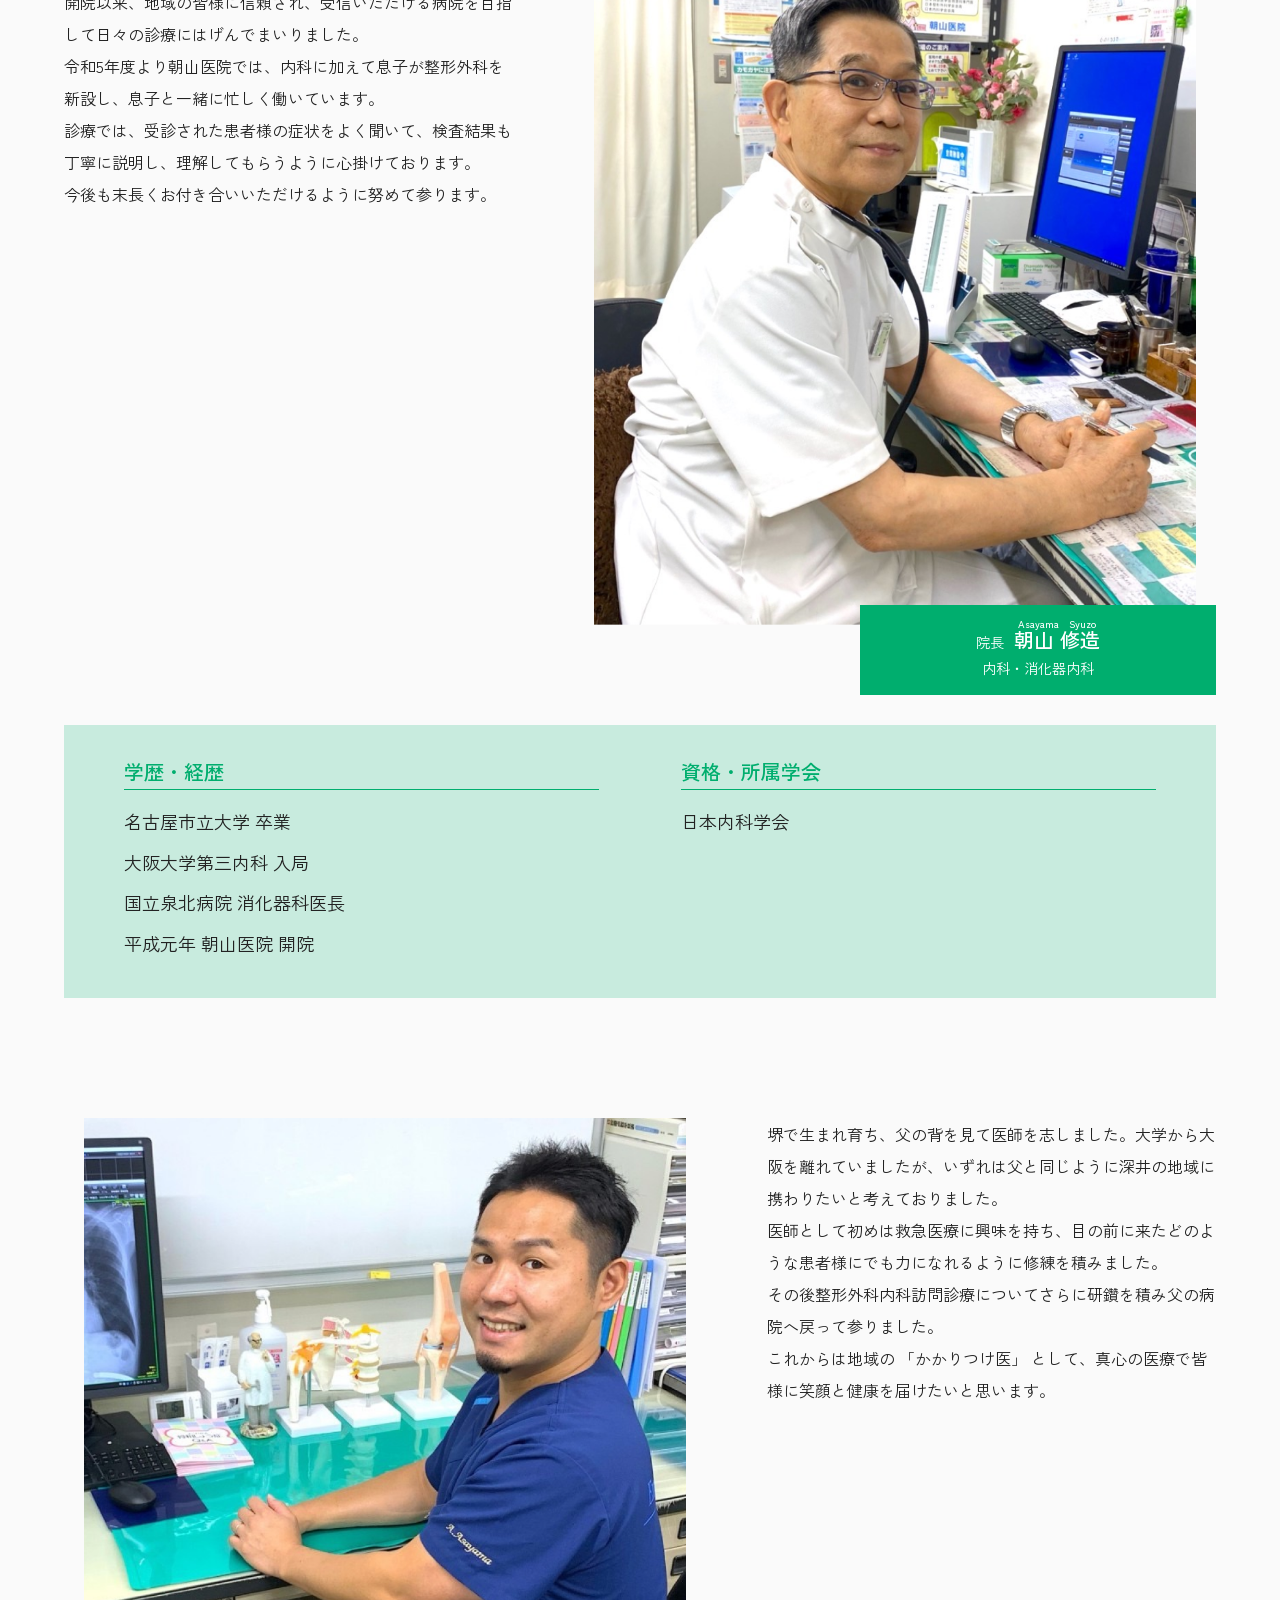
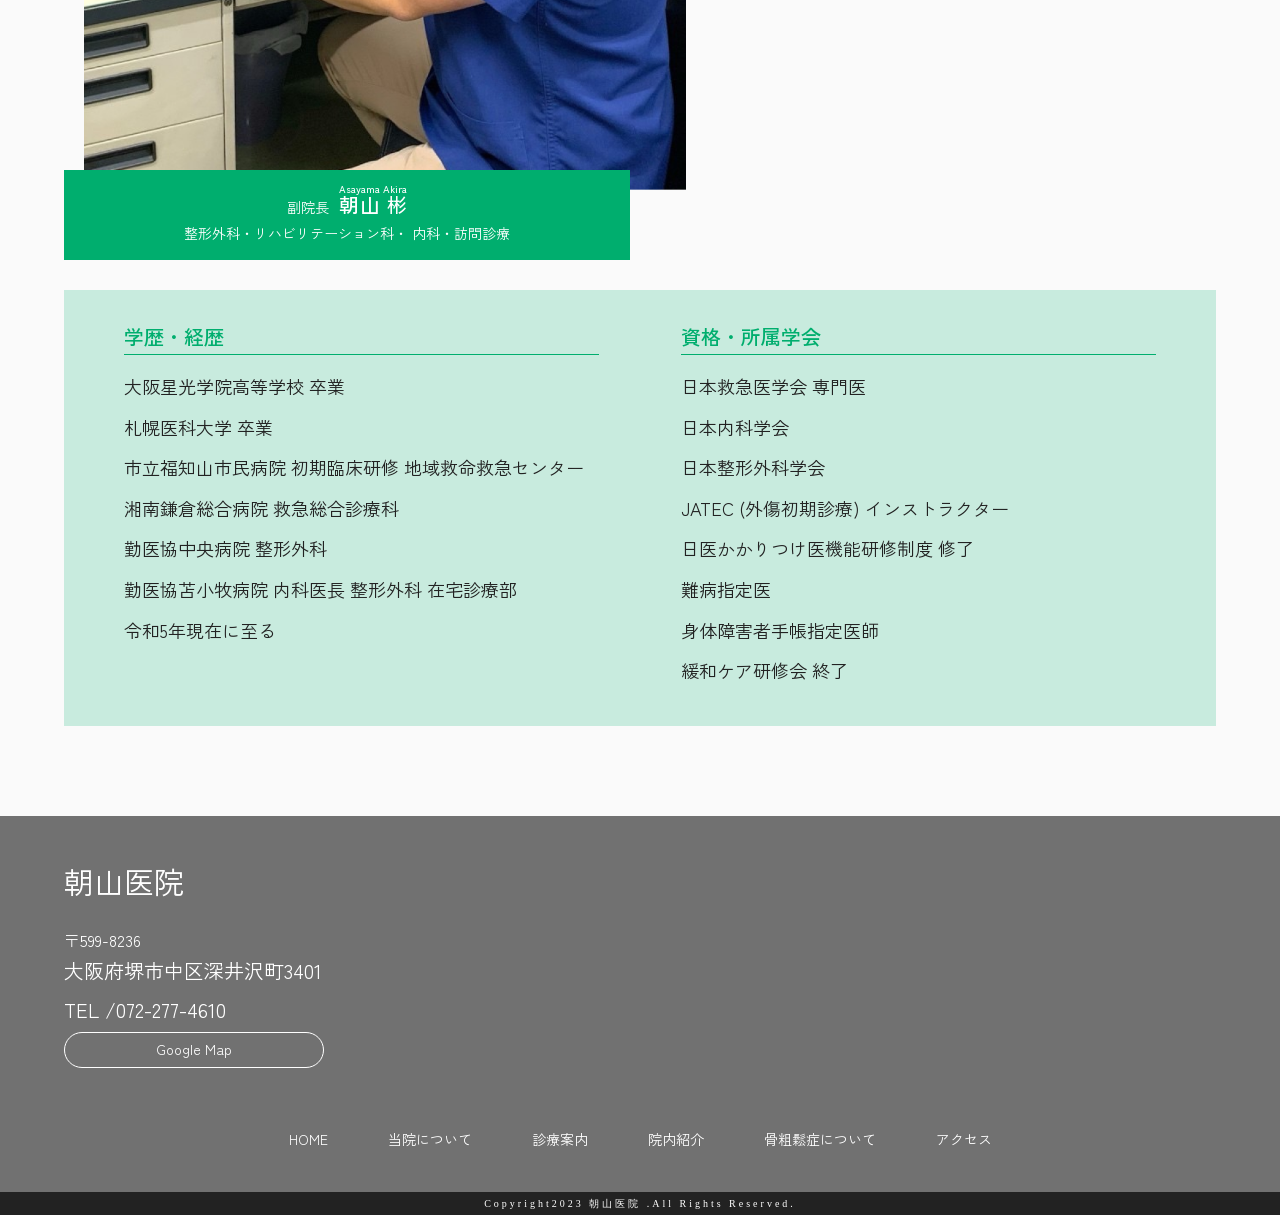
==== commit e0048e49: "診療案内ページアップ" ====
--- a/about.html
+++ b/about.html
@@ -148,7 +148,7 @@
                   朝山 彬
                   <rt>Asayama Akira</rt>
                 </ruby>
-                <p>整形外科・リハビリテーション科・内科・訪問診療</p>
+                <p>整形外科・リハビリテーション科・ <br class="br_sp">内科・訪問診療</p>
               </div>
             </div>
           </div>
@@ -193,8 +193,8 @@
         </div>
         <ul class="link">
           <li><a href="index.html">HOME</a></li>
-          <li><a href="#">当院について</a></li>
-          <li><a href="#">診療案内</a></li>
+          <li><a href="about.html">当院について</a></li>
+          <li><a href="treatment.html">診療案内</a></li>
           <li><a href="#">院内紹介</a></li>
           <li><a href="#">骨粗鬆症について</a></li>
           <li><a href="#">アクセス</a></li>
--- a/css/style.css
+++ b/css/style.css
@@ -244,11 +244,6 @@
   background: #717171;
   color: #fff;
 }
-@media screen and (max-width: 480px) {
-  footer {
-    padding: 8px 0;
-  }
-}
 footer .footer_inner {
   width: min(1200px, 90%);
   margin: 0 auto;
@@ -552,6 +547,7 @@
   background-repeat: no-repeat;
   background-size: cover;
   background-position: center;
+  margin-top: 8rem;
   width: 100%;
   height: 480px;
   display: flex;
@@ -561,6 +557,12 @@
 @media screen and (max-width: 1024px) {
   .sub_mv {
     height: 370px;
+    margin-top: 7rem;
+  }
+}
+@media screen and (max-width: 480px) {
+  .sub_mv {
+    margin-top: 4rem;
   }
 }
 .sub_mv .title {
@@ -729,21 +731,21 @@
   treatment
 
 ---------------------------------*/
-.treatment {
+.top .treatment {
   background-color: #FAFAFA;
   padding: 7rem 0;
 }
-.treatment__inner {
+.top .treatment__inner {
   width: min(1200px, 90%);
   margin: 0 auto;
 }
-.treatment .items {
+.top .treatment .items {
   display: flex;
   justify-content: space-between;
   flex-wrap: wrap;
   margin-top: 4rem;
 }
-.treatment .items .item {
+.top .treatment .items .item {
   width: 48%;
   background-color: #fff;
   padding: 3rem;
@@ -752,11 +754,11 @@
   flex-direction: column;
 }
 @media screen and (max-width: 1024px) {
-  .treatment .items .item {
-    width: 100%;
-  }
-}
-.treatment .items .item .title {
+  .top .treatment .items .item {
+    width: 100%;
+  }
+}
+.top .treatment .items .item .title {
   margin: 3rem auto;
   text-align: center;
   font-size: 2.6rem;
@@ -764,32 +766,37 @@
   color: #00AE6E;
 }
 @media screen and (max-width: 480px) {
-  .treatment .items .item .title {
+  .top .treatment .items .item .title {
     font-size: 1.8rem;
   }
 }
-.treatment .items .item .text {
+.top .treatment .items .item .text {
   font-size: 2rem;
   margin-bottom: 6rem;
 }
 @media screen and (max-width: 480px) {
-  .treatment .items .item .text {
-    font-size: 1.6rem;
-  }
-}
-.treatment .items .item .text span {
+  .top .treatment .items .item .text {
+    font-size: 1.6rem;
+  }
+}
+.top .treatment .items .item .text span {
   margin-top: 1.5rem;
   display: block;
 }
-.treatment .items .item .text span.red {
+.top .treatment .items .item .text span.red {
   color: #FA4141;
 }
-.treatment .items .item .text span.small {
+.top .treatment .items .item .text span.small {
   font-size: 1.4rem;
 }
-.treatment .items .item .btn {
+.top .treatment .items .item .btn {
   width: 80%;
   margin-top: auto;
+}
+@media screen and (max-width: 480px) {
+  .top .treatment .items .item .btn {
+    width: 100%;
+  }
 }
 
 /*---------------------------------
@@ -1007,6 +1014,12 @@
   font-weight: 700;
   font-size: 3rem;
   margin-bottom: 8rem;
+}
+@media screen and (max-width: 480px) {
+  .about .greeting .title {
+    font-size: 2.4rem;
+    margin-bottom: 4rem;
+  }
 }
 .about .greeting .contents {
   width: min(1200px, 90%);
@@ -1128,4 +1141,321 @@
 }
 .about .greeting .contents.contents02 .img_wrap .name_wrap {
   margin: -2rem auto 0 -2rem;
+}
+
+/*---------------------------------
+
+  診療案内
+
+---------------------------------*/
+.treatment .sub_mv {
+  background-image: url(../img/treatment/treatment_mv.png);
+}
+.treatment .sec_title {
+  text-align: center;
+  color: #00AE6E;
+  font-size: 3.2rem;
+  position: relative;
+  font-weight: 600;
+  margin-bottom: 6rem;
+}
+@media screen and (max-width: 480px) {
+  .treatment .sec_title {
+    font-size: 2.2rem;
+    margin-bottom: 3rem;
+  }
+}
+.treatment .sec_title span {
+  left: 50%;
+  transform: translateX(-50%);
+  position: absolute;
+  top: -2rem;
+  font-size: 3.4rem;
+  font-weight: 300;
+  color: rgba(217, 217, 217, 0.8);
+}
+@media screen and (max-width: 480px) {
+  .treatment .sec_title span {
+    font-size: 2rem;
+    top: -1rem;
+  }
+}
+.treatment .orthopedics {
+  padding: 7rem 1rem;
+  background-color: #FAFAFA;
+}
+@media screen and (max-width: 480px) {
+  .treatment .orthopedics {
+    padding: 4rem 1rem;
+  }
+}
+.treatment .orthopedics > .text {
+  text-align: center;
+  font-size: 2rem;
+  margin-bottom: 6rem;
+}
+@media screen and (max-width: 480px) {
+  .treatment .orthopedics > .text {
+    font-size: 1.6rem;
+  }
+}
+.treatment .orthopedics .items {
+  width: min(1000px, 90%);
+  margin: 0 auto;
+  display: flex;
+  justify-content: space-between;
+  flex-wrap: wrap;
+}
+.treatment .orthopedics .items .item {
+  background-color: #fff;
+  width: 48%;
+  text-align: center;
+  margin-bottom: 4rem;
+}
+@media screen and (max-width: 1024px) {
+  .treatment .orthopedics .items .item {
+    width: 100%;
+  }
+}
+.treatment .orthopedics .items .item .icon {
+  padding: 2rem 0;
+  background-color: rgba(0, 174, 110, 0.2);
+}
+.treatment .orthopedics .items .item .icon img {
+  width: 24%;
+  margin: 0 auto;
+}
+.treatment .orthopedics .items .item .icon p {
+  font-size: 2rem;
+  color: #00AE6E;
+  font-weight: 700;
+  margin-bottom: 2rem;
+}
+@media screen and (max-width: 480px) {
+  .treatment .orthopedics .items .item .icon p {
+    font-size: 1.6rem;
+  }
+}
+.treatment .orthopedics .items .item .title {
+  color: #00AE6E;
+  margin: 1rem auto;
+  font-size: 2rem;
+}
+@media screen and (max-width: 480px) {
+  .treatment .orthopedics .items .item .title {
+    font-size: 1.6rem;
+  }
+}
+.treatment .orthopedics .items .item .text {
+  font-size: 1.8rem;
+  padding-bottom: 1rem;
+}
+@media screen and (max-width: 480px) {
+  .treatment .orthopedics .items .item .text {
+    font-size: 1.4rem;
+  }
+}
+.treatment .osteoporosis {
+  padding: 7rem 1rem;
+}
+@media screen and (max-width: 480px) {
+  .treatment .osteoporosis {
+    padding: 4rem 1rem;
+  }
+}
+.treatment .osteoporosis .inner {
+  width: min(1200px, 90%);
+  margin: 0 auto;
+  display: flex;
+  flex-wrap: wrap;
+  justify-content: space-between;
+  align-self: flex-start;
+}
+.treatment .osteoporosis .inner img {
+  width: 44%;
+}
+@media screen and (max-width: 1024px) {
+  .treatment .osteoporosis .inner img {
+    width: 100%;
+    margin-bottom: 3rem;
+  }
+}
+.treatment .osteoporosis .inner p {
+  width: 54%;
+  font-size: 2rem;
+}
+@media screen and (max-width: 1024px) {
+  .treatment .osteoporosis .inner p {
+    width: 100%;
+    font-size: 1.6rem;
+  }
+}
+.treatment .rehabilitation {
+  padding: 7rem 1rem;
+  background-color: #FAFAFA;
+}
+@media screen and (max-width: 480px) {
+  .treatment .rehabilitation {
+    padding: 4rem 1rem;
+  }
+}
+.treatment .rehabilitation .inner {
+  width: min(1200px, 90%);
+  margin: 0 auto;
+  display: flex;
+  flex-wrap: wrap;
+  justify-content: space-between;
+  align-items: flex-start;
+}
+.treatment .rehabilitation .inner img {
+  width: 44%;
+}
+@media screen and (max-width: 1024px) {
+  .treatment .rehabilitation .inner img {
+    width: 100%;
+    margin-bottom: 3rem;
+    order: 1;
+  }
+}
+.treatment .rehabilitation .inner .texr_wrap {
+  width: 54%;
+}
+@media screen and (max-width: 1024px) {
+  .treatment .rehabilitation .inner .texr_wrap {
+    width: 100%;
+    order: 2;
+  }
+}
+.treatment .rehabilitation .inner .texr_wrap p:first-child {
+  font-size: 2.4rem;
+  margin-bottom: 2rem;
+  font-weight: 700;
+}
+@media screen and (max-width: 480px) {
+  .treatment .rehabilitation .inner .texr_wrap p:first-child {
+    font-size: 1.8rem;
+  }
+}
+.treatment .rehabilitation .inner .texr_wrap p:nth-child(2) {
+  font-size: 2rem;
+}
+@media screen and (max-width: 480px) {
+  .treatment .rehabilitation .inner .texr_wrap p:nth-child(2) {
+    font-size: 1.6rem;
+  }
+}
+.treatment .rehabilitation .inner .box {
+  width: 100%;
+  background-color: #fff;
+  padding: 5rem;
+  margin-top: 6rem;
+}
+@media screen and (max-width: 1024px) {
+  .treatment .rehabilitation .inner .box {
+    order: 3;
+  }
+}
+@media screen and (max-width: 480px) {
+  .treatment .rehabilitation .inner .box {
+    padding: 2rem;
+  }
+}
+.treatment .rehabilitation .inner .box p:first-child {
+  color: #00AE6E;
+  font-size: 3rem;
+  margin-bottom: 2rem;
+  font-weight: 700;
+}
+@media screen and (max-width: 480px) {
+  .treatment .rehabilitation .inner .box p:first-child {
+    font-size: 1.8rem;
+  }
+}
+.treatment .rehabilitation .inner .box p:nth-child(2) {
+  font-size: 2rem;
+}
+@media screen and (max-width: 480px) {
+  .treatment .rehabilitation .inner .box p:nth-child(2) {
+    font-size: 1.6rem;
+  }
+}
+.treatment .rehabilitation .inner .box p:nth-child(2) span {
+  display: block;
+  font-size: 1.4rem;
+  margin-top: 1rem;
+}
+.treatment .rehabilitation .inner .box p:nth-child(2) span a {
+  color: #00AE6E;
+}
+.treatment .internalmedicine {
+  padding: 7rem 0;
+  background-color: #fff;
+}
+@media screen and (max-width: 480px) {
+  .treatment .internalmedicine {
+    padding: 4rem 1rem;
+  }
+}
+.treatment .internalmedicine .inner {
+  width: min(1200px, 90%);
+  margin: 0 auto;
+  display: flex;
+  flex-wrap: wrap;
+  justify-content: space-between;
+  align-items: flex-start;
+}
+.treatment .internalmedicine .inner img {
+  width: 44%;
+}
+@media screen and (max-width: 1024px) {
+  .treatment .internalmedicine .inner img {
+    width: 100%;
+    margin-bottom: 3rem;
+  }
+}
+.treatment .internalmedicine .inner .texr_wrap {
+  width: 54%;
+}
+@media screen and (max-width: 1024px) {
+  .treatment .internalmedicine .inner .texr_wrap {
+    width: 100%;
+  }
+}
+.treatment .internalmedicine .inner .texr_wrap p {
+  font-size: 2rem;
+}
+@media screen and (max-width: 480px) {
+  .treatment .internalmedicine .inner .texr_wrap p {
+    font-size: 1.6rem;
+  }
+}
+.treatment .internalmedicine .inner .box {
+  width: 100%;
+  background-color: #FAFAFA;
+  padding: 5rem;
+  margin-top: 6rem;
+}
+@media screen and (max-width: 480px) {
+  .treatment .internalmedicine .inner .box {
+    padding: 2rem;
+  }
+}
+.treatment .internalmedicine .inner .box p:first-child {
+  color: #00AE6E;
+  font-size: 3rem;
+  margin-bottom: 2rem;
+  font-weight: 700;
+}
+@media screen and (max-width: 480px) {
+  .treatment .internalmedicine .inner .box p:first-child {
+    font-size: 1.8rem;
+  }
+}
+.treatment .internalmedicine .inner .box p:nth-child(2) {
+  font-size: 2rem;
+}
+@media screen and (max-width: 480px) {
+  .treatment .internalmedicine .inner .box p:nth-child(2) {
+    font-size: 1.6rem;
+  }
 }/*# sourceMappingURL=style.css.map */
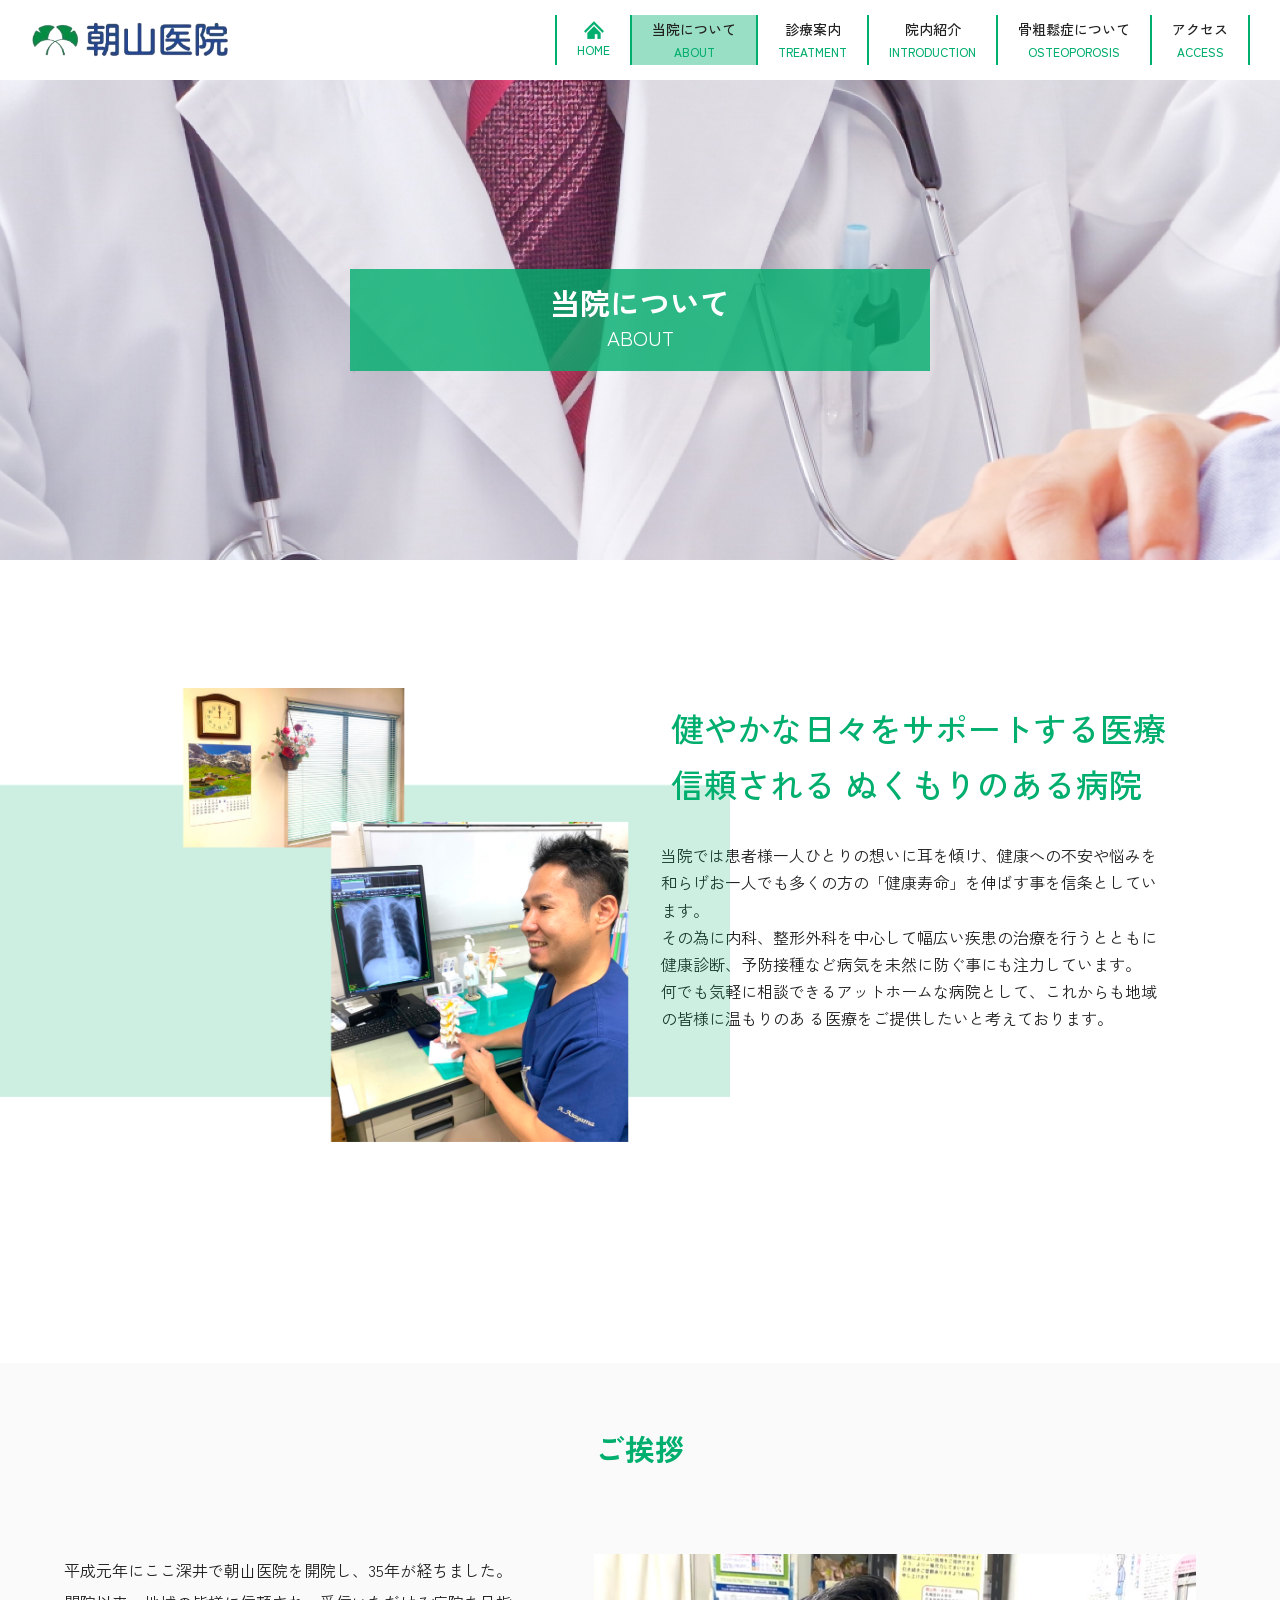
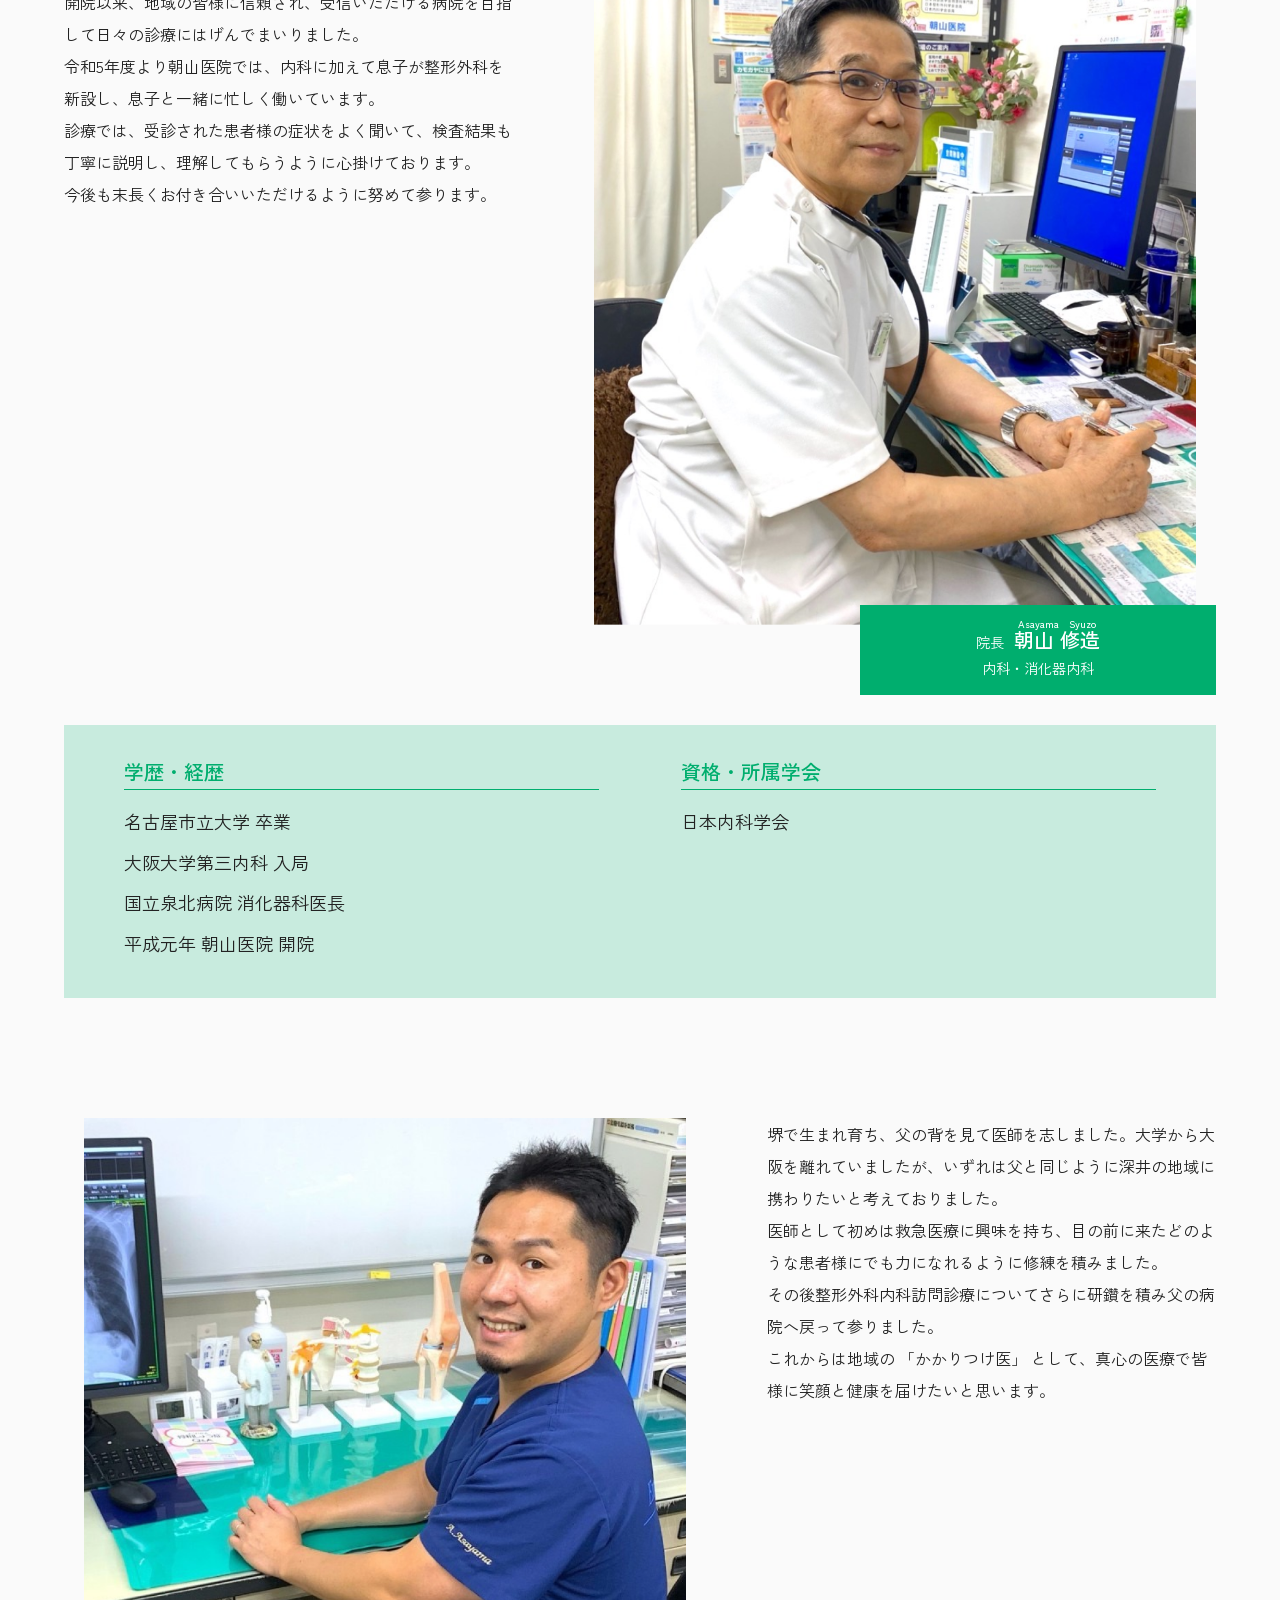
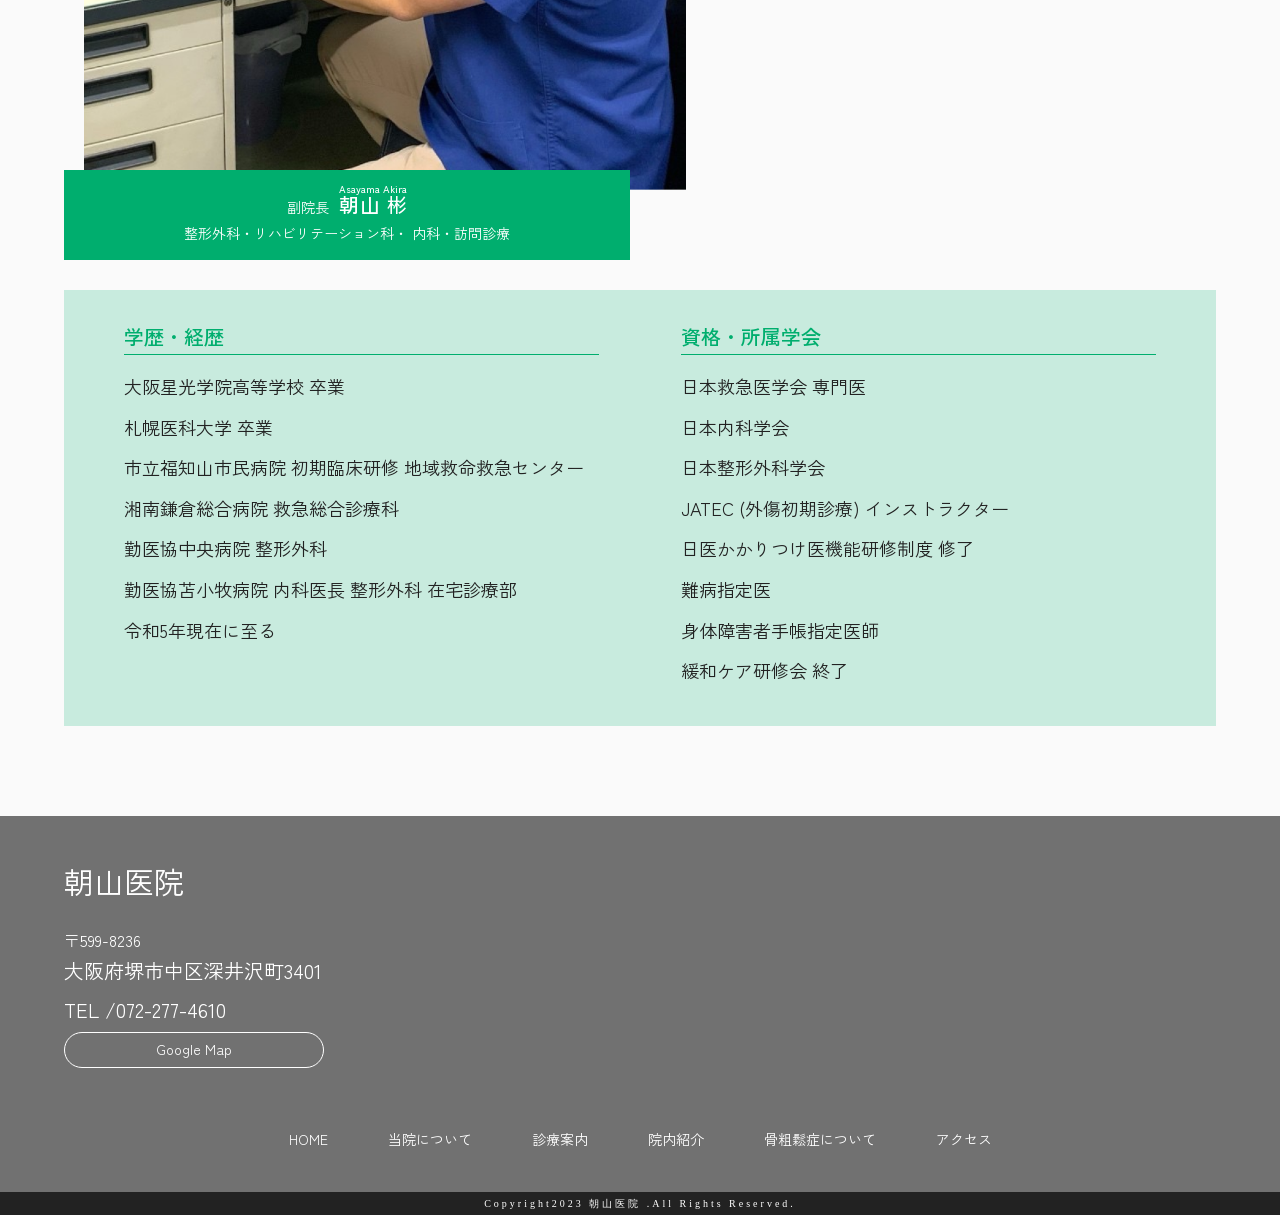
==== commit d945795d: "アクセスページ、favicon設定" ====
--- a/about.html
+++ b/about.html
@@ -1,6 +1,6 @@
 <!DOCTYPE html>
 <html lang="ja">
-  <head>
+  <head prefix="og: http://ogp.me/ns#">
     <!-- google font -->
     <link rel="preconnect" href="https://fonts.googleapis.com">
     <link rel="preconnect" href="https://fonts.gstatic.com" crossorigin>
@@ -15,21 +15,21 @@
     <meta name="viewport" content="width=device-width,initial-scale=1.0,minimum-scale=1.0">
     <meta http-equiv="X-UA-Compatible" content="IE=Edge">
     <meta name="format-detection" content="telephone=no">
-    <meta name="description" content="">
+    <meta name="description" content="堺市中区深井にあります、朝山医院です。内科・消化器内科・整形外科・リハビリテーション。「痛み」に寄り添い、「想い」を汲み取った、温もりのある医療をご提供いたします。">
     <meta property="og:title" content="朝山医院">
-    <meta property="og:site_name" content="朝山医院">
+    <meta property="og:site_name" content="堺市中区深井にあります、朝山医院です。">
     <meta property="og:type" content="website">
-    <meta property="og:description" content="">
+    <meta property="og:description" content="堺市中区深井にあります、朝山医院です。内科・消化器内科・整形外科・リハビリテーション。「痛み」に寄り添い、「想い」を汲み取った、温もりのある医療をご提供いたします。">
     <meta property="og:url" content=" ">
     <meta property="og:image" content=" ">
     <link rel="canonical" href=" ">
     <meta name="twitter:card" content="summary">
     <meta name="twitter:image:src" content=" ">
     <link rel="manifest" href="manifest.webmanifest">
-    <link rel="icon" type="image/x-icon" href="images/common/favicon.ico" sizes="32x32">
-    <link rel="icon" type="image/png" href="images/common/favicon.png">
-    <link rel="icon" href="images/common/favicon.svg" type="image/svg+xml">
-    <link rel="apple-touch-icon" type="image/png" href="images/common/favicon.png">
+    <link rel="icon" type="image/x-icon" href="img/common/favicon.ico" sizes="32x32">
+    <link rel="icon" type="image/png" href="img/common/favicon.png">
+    <link rel="icon" href="img/common/favicon.svg" type="image/svg+xml">
+    <link rel="apple-touch-icon" type="image/png" href="img/common/favicon.png">
     <meta charset="UTF-8">
     <meta name="viewport" content="width=device-width, initial-scale=1.0">
     <title>当院について | 朝山医院</title>
@@ -189,15 +189,15 @@
           <p>朝山医院</p>
           <p><span>〒599-8236</span>大阪府堺市中区深井沢町3401</p>
           <p><span>TEL /</span>072-277-4610</p>
-          <a href="">Google Map</a>
+          <a href="https://maps.app.goo.gl/jqEATra2WUSZ3GXs8" target="_blank">Google Map</a>
         </div>
         <ul class="link">
           <li><a href="index.html">HOME</a></li>
           <li><a href="about.html">当院について</a></li>
           <li><a href="treatment.html">診療案内</a></li>
-          <li><a href="#">院内紹介</a></li>
-          <li><a href="#">骨粗鬆症について</a></li>
-          <li><a href="#">アクセス</a></li>
+          <li><a href="introduction.html">院内紹介</a></li>
+          <li><a href="osteoporosis.html">骨粗鬆症について</a></li>
+          <li><a href="access.html">アクセス</a></li>
         </ul>
       </div>
       
--- a/css/style.css
+++ b/css/style.css
@@ -80,7 +80,7 @@
 .header .nav_wrap .navigation li a {
   color: #222;
   font-size: 1.4rem;
-  font-weight: bold;
+  font-weight: 500;
   display: flex;
   flex-direction: column;
   align-items: center;
@@ -563,6 +563,7 @@
 @media screen and (max-width: 480px) {
   .sub_mv {
     margin-top: 4rem;
+    height: 220px;
   }
 }
 .sub_mv .title {
@@ -804,31 +805,31 @@
   introduction
 
 ---------------------------------*/
-.introduction {
+.top .introduction {
   background-image: url(../img/top/introduction_bg.png);
   background-size: cover;
   padding: 12rem 0;
   background-position: center center;
 }
-.introduction__inner {
+.top .introduction__inner {
   width: min(800px, 90%);
   margin: 0 auto;
   background-color: #00AE6E;
   padding: 5rem 0;
 }
-.introduction__inner .sec_title {
+.top .introduction__inner .sec_title {
   color: #fff;
   margin-bottom: 6rem;
 }
-.introduction__inner .sec_title span {
+.top .introduction__inner .sec_title span {
   color: #fff;
 }
-.introduction__inner .btn {
+.top .introduction__inner .btn {
   background-color: #fff;
   color: #00AE6E;
   width: min(90%, 470px);
 }
-.introduction__inner .btn::after {
+.top .introduction__inner .btn::after {
   background-image: url(../img/top/btn_arrow_gr.svg);
 }
 
@@ -837,10 +838,10 @@
   access
 
 ---------------------------------*/
-.access {
+.top .access {
   padding: 7rem 0;
 }
-.access__inner {
+.top .access__inner {
   width: min(1200px, 90%);
   margin: 0 auto;
 }
@@ -1458,4 +1459,453 @@
   .treatment .internalmedicine .inner .box p:nth-child(2) {
     font-size: 1.6rem;
   }
+}
+
+/*---------------------------------
+
+  当院について
+
+---------------------------------*/
+.introduction .sub_mv {
+  background-image: url(../img/introduction/introduction_mv.png);
+}
+.introduction .items {
+  width: min(1200px, 90%);
+  margin: 13rem auto 6rem;
+  display: flex;
+  align-items: flex-start;
+  justify-content: space-between;
+  flex-wrap: wrap;
+}
+@media screen and (max-width: 480px) {
+  .introduction .items {
+    margin: 6rem auto;
+  }
+}
+.introduction .items .item {
+  width: 44%;
+  margin-bottom: 6rem;
+}
+@media screen and (max-width: 1024px) {
+  .introduction .items .item {
+    width: 100%;
+  }
+}
+.introduction .items .item:nth-child(even) {
+  margin-top: 6rem;
+}
+@media screen and (max-width: 1024px) {
+  .introduction .items .item:nth-child(even) {
+    margin-top: 0;
+  }
+}
+.introduction .items .item img {
+  margin-bottom: 2rem;
+  width: auto;
+  height: 450px;
+  box-shadow: 40px 40px rgba(0, 174, 110, 0.2);
+}
+@media screen and (max-width: 1024px) {
+  .introduction .items .item img {
+    width: 100%;
+    height: auto;
+  }
+}
+.introduction .items .item p:first-of-type {
+  font-size: 2rem;
+  font-weight: 600;
+  color: #00AE6E;
+  border-left: 3px solid #00AE6E;
+  padding-left: 20px;
+  margin-bottom: 26px;
+}
+
+/*---------------------------------
+
+  当院について
+
+---------------------------------*/
+.osteoporosis .sub_mv {
+  background-image: url(../img/osteoporosis/osteoporosis_mv.png);
+}
+.osteoporosis .sec_1 {
+  padding: 10rem 0;
+}
+@media screen and (max-width: 1024px) {
+  .osteoporosis .sec_1 {
+    padding: 4rem 0;
+  }
+}
+.osteoporosis .sec_1 > .title {
+  color: #00AE6E;
+  text-align: center;
+  font-size: 4rem;
+  margin-bottom: 6rem;
+  font-weight: 600;
+}
+@media screen and (max-width: 1024px) {
+  .osteoporosis .sec_1 > .title {
+    font-size: 2rem;
+  }
+}
+.osteoporosis .sec_1 .inner {
+  width: min(1200px, 90%);
+  margin: 0 auto;
+  display: flex;
+  flex-wrap: wrap;
+  align-items: flex-start;
+  justify-content: space-between;
+}
+.osteoporosis .sec_1 .inner p {
+  width: 55%;
+  font-size: 2rem;
+  line-height: 1.8;
+}
+@media screen and (max-width: 1024px) {
+  .osteoporosis .sec_1 .inner p {
+    width: 100%;
+    order: 2;
+    font-size: 1.6rem;
+  }
+}
+.osteoporosis .sec_1 .inner img {
+  width: calc(45% - 6rem);
+}
+@media screen and (max-width: 1024px) {
+  .osteoporosis .sec_1 .inner img {
+    width: 100%;
+    order: 1;
+    margin-bottom: 3rem;
+  }
+}
+.osteoporosis .sec_2 {
+  position: relative;
+  padding-bottom: 20rem;
+}
+@media screen and (max-width: 1024px) {
+  .osteoporosis .sec_2 {
+    display: flex;
+    flex-direction: column-reverse;
+    padding-bottom: 8rem;
+  }
+}
+.osteoporosis .sec_2 img {
+  position: absolute;
+  left: 0;
+  top: 17%;
+  width: 43%;
+  box-shadow: 40px 40px rgba(0, 174, 110, 0.2);
+}
+@media screen and (max-width: 1024px) {
+  .osteoporosis .sec_2 img {
+    position: relative;
+    width: 100%;
+  }
+}
+.osteoporosis .sec_2 .text_wrap {
+  width: min(1200px, 90%);
+  margin: 0 auto;
+  display: flex;
+  justify-content: flex-end;
+}
+.osteoporosis .sec_2 .text_wrap > div {
+  width: 50%;
+}
+@media screen and (max-width: 1024px) {
+  .osteoporosis .sec_2 .text_wrap > div {
+    width: 100%;
+    margin-bottom: 3rem;
+  }
+}
+.osteoporosis .sec_2 .text_wrap > div p:nth-of-type(1) {
+  color: #00AE6E;
+  font-size: 3.2rem;
+  margin-bottom: 3rem;
+  font-weight: 600;
+}
+@media screen and (max-width: 1024px) {
+  .osteoporosis .sec_2 .text_wrap > div p:nth-of-type(1) {
+    font-size: 2rem;
+  }
+}
+.osteoporosis .sec_2 .text_wrap > div p:nth-of-type(2) {
+  font-size: 2rem;
+  line-height: 1.8;
+}
+@media screen and (max-width: 1024px) {
+  .osteoporosis .sec_2 .text_wrap > div p:nth-of-type(2) {
+    font-size: 1.6rem;
+  }
+}
+.osteoporosis .sec_3 {
+  background-image: url(../img/osteoporosis/osteoporosis_bg.png);
+  background-size: cover;
+  text-align: center;
+  padding: 8rem 0 12rem;
+}
+@media screen and (max-width: 1024px) {
+  .osteoporosis .sec_3 {
+    padding: 4rem 0 6rem;
+  }
+}
+.osteoporosis .sec_3 > .title {
+  color: #00AE6E;
+  font-size: 3.2rem;
+  margin-bottom: 3rem;
+  font-weight: 600;
+}
+@media screen and (max-width: 1024px) {
+  .osteoporosis .sec_3 > .title {
+    font-size: 2rem;
+  }
+}
+.osteoporosis .sec_3 > .text {
+  font-size: 2rem;
+  line-height: 1.8;
+  margin-bottom: 6rem;
+}
+@media screen and (max-width: 1024px) {
+  .osteoporosis .sec_3 > .text {
+    font-size: 1.6rem;
+  }
+}
+.osteoporosis .sec_3 .items {
+  width: min(1200px, 90%);
+  margin: 0 auto;
+  display: flex;
+  justify-content: space-between;
+  flex-wrap: wrap;
+}
+.osteoporosis .sec_3 .items .item {
+  width: 32%;
+  background-color: #fff;
+  border: 2px solid #00AE6E;
+  padding: 3rem;
+  position: relative;
+}
+@media screen and (max-width: 1024px) {
+  .osteoporosis .sec_3 .items .item {
+    width: 100%;
+    margin-bottom: 3rem;
+  }
+}
+.osteoporosis .sec_3 .items .item .title {
+  font-size: 2rem;
+  margin-bottom: 2rem;
+  color: #00AE6E;
+  font-weight: 600;
+}
+.osteoporosis .sec_3 .items .item img {
+  width: 100px;
+  margin: 0 auto 3rem;
+}
+@media screen and (max-width: 480px) {
+  .osteoporosis .sec_3 .items .item img {
+    width: 40px;
+  }
+}
+.osteoporosis .sec_3 .items .item p:not([class]) {
+  text-align: left;
+}
+.osteoporosis .sec_3 .items .item::before {
+  content: " ";
+  position: absolute;
+  width: 145px;
+  height: 145px;
+  background-size: contain;
+  background-repeat: no-repeat;
+  top: 2%;
+  left: 2%;
+}
+@media screen and (max-width: 480px) {
+  .osteoporosis .sec_3 .items .item::before {
+    width: 95px;
+  }
+}
+.osteoporosis .sec_3 .items .item:nth-child(1)::before {
+  background-image: url(../img/osteoporosis/osteoporosis_item1_bg.png);
+}
+.osteoporosis .sec_3 .items .item:nth-child(2)::before {
+  background-image: url(../img/osteoporosis/osteoporosis_item2_bg.png);
+}
+.osteoporosis .sec_3 .items .item:nth-child(3)::before {
+  background-image: url(../img/osteoporosis/osteoporosis_item3_bg.png);
+}
+
+/*---------------------------------
+
+  アクセス
+
+---------------------------------*/
+.access .sub_mv {
+  background-image: url(../img/access/access_mv.png);
+}
+.access .access_map {
+  width: min(1200px, 90%);
+  margin: 16rem auto 3rem;
+}
+@media screen and (max-width: 480px) {
+  .access .access_map {
+    margin: 6rem auto 3rem;
+  }
+}
+.access .access_map p {
+  font-size: 2.4rem;
+  margin: 2rem 0;
+}
+@media screen and (max-width: 480px) {
+  .access .access_map p {
+    font-size: 1.6rem;
+  }
+}
+.access .items {
+  width: min(1200px, 90%);
+  margin: 0 auto 6rem;
+  display: flex;
+  justify-content: space-between;
+  flex-wrap: wrap;
+}
+@media screen and (max-width: 480px) {
+  .access .items {
+    margin: 0 auto 3rem;
+  }
+}
+.access .items .item {
+  width: 30%;
+  border: 2px solid #00AE6E;
+}
+@media screen and (max-width: 1024px) {
+  .access .items .item {
+    width: 100%;
+    margin-bottom: 3rem;
+  }
+}
+.access .items .item .icon_wrap {
+  background-color: #00AE6E;
+  position: relative;
+  color: #fff;
+  text-align: center;
+  padding: 2rem 0;
+  margin-bottom: 3rem;
+}
+.access .items .item .icon_wrap::after {
+  content: " ";
+  background-image: url(../img/access/arrow.png);
+  background-size: contain;
+  background-repeat: no-repeat;
+  width: 20px;
+  height: 30px;
+  position: absolute;
+  left: 50%;
+  transform: translateX(-50%);
+  bottom: -26px;
+}
+.access .items .item .icon_wrap img {
+  width: auto;
+  height: 36px;
+  margin: 0 auto;
+}
+@media screen and (max-width: 480px) {
+  .access .items .item .icon_wrap img {
+    height: 26px;
+  }
+}
+.access .items .item .icon_wrap p {
+  font-size: 2rem;
+}
+.access .items .item > p {
+  padding: 1rem;
+  font-size: 1.6rem;
+}
+.access .items .item > span {
+  color: #00AE6E;
+  display: block;
+  padding: 1rem;
+}
+.access .access_time_list {
+  width: min(1200px, 90%);
+  margin: 3rem auto 10rem;
+  padding: 6rem 3rem;
+  background-color: rgba(0, 174, 110, 0.2);
+  display: flex;
+  align-items: flex-start;
+  flex-wrap: wrap;
+  justify-content: space-between;
+}
+@media screen and (max-width: 1024px) {
+  .access .access_time_list {
+    padding: 3rem;
+  }
+}
+@media screen and (max-width: 480px) {
+  .access .access_time_list {
+    padding: 1.2rem;
+  }
+}
+.access .access_time_list img {
+  width: 42%;
+}
+@media screen and (max-width: 1024px) {
+  .access .access_time_list img {
+    width: 100%;
+    height: 48rem;
+    object-fit: cover;
+  }
+}
+@media screen and (max-width: 480px) {
+  .access .access_time_list img {
+    height: 30rem;
+  }
+}
+.access .access_time_list > div {
+  width: 50%;
+}
+@media screen and (max-width: 1024px) {
+  .access .access_time_list > div {
+    width: 100%;
+  }
+}
+.access .access_time_list .time_list {
+  border-collapse: collapse;
+  letter-spacing: 0.1em;
+  margin-bottom: 2rem;
+  font-size: 2rem;
+}
+@media screen and (max-width: 1024px) {
+  .access .access_time_list .time_list {
+    font-size: 1.6rem;
+    margin: 2rem auto;
+  }
+}
+.access .access_time_list .time_list tr th {
+  width: 180px;
+  text-align: left;
+  font-weight: normal;
+}
+@media screen and (max-width: 480px) {
+  .access .access_time_list .time_list tr th {
+    width: 110px;
+  }
+}
+.access .access_time_list .time_list tr td {
+  padding: 1rem 2.2rem;
+}
+@media screen and (max-width: 1024px) {
+  .access .access_time_list .time_list tr td {
+    padding: 0.6rem;
+  }
+}
+.access .access_time_list .time_list tr:not(:last-child) {
+  border-bottom: 1px solid #00AE6E;
+}
+.access .access_time_list .time_list tr:nth-child(2) td, .access .access_time_list .time_list tr:nth-child(3) td {
+  color: #00AE6E;
+}
+.access .access_time_list .note {
+  margin-bottom: 3rem;
+}
+@media screen and (max-width: 1024px) {
+  .access .access_time_list .note {
+    text-align: center;
+  }
 }/*# sourceMappingURL=style.css.map */
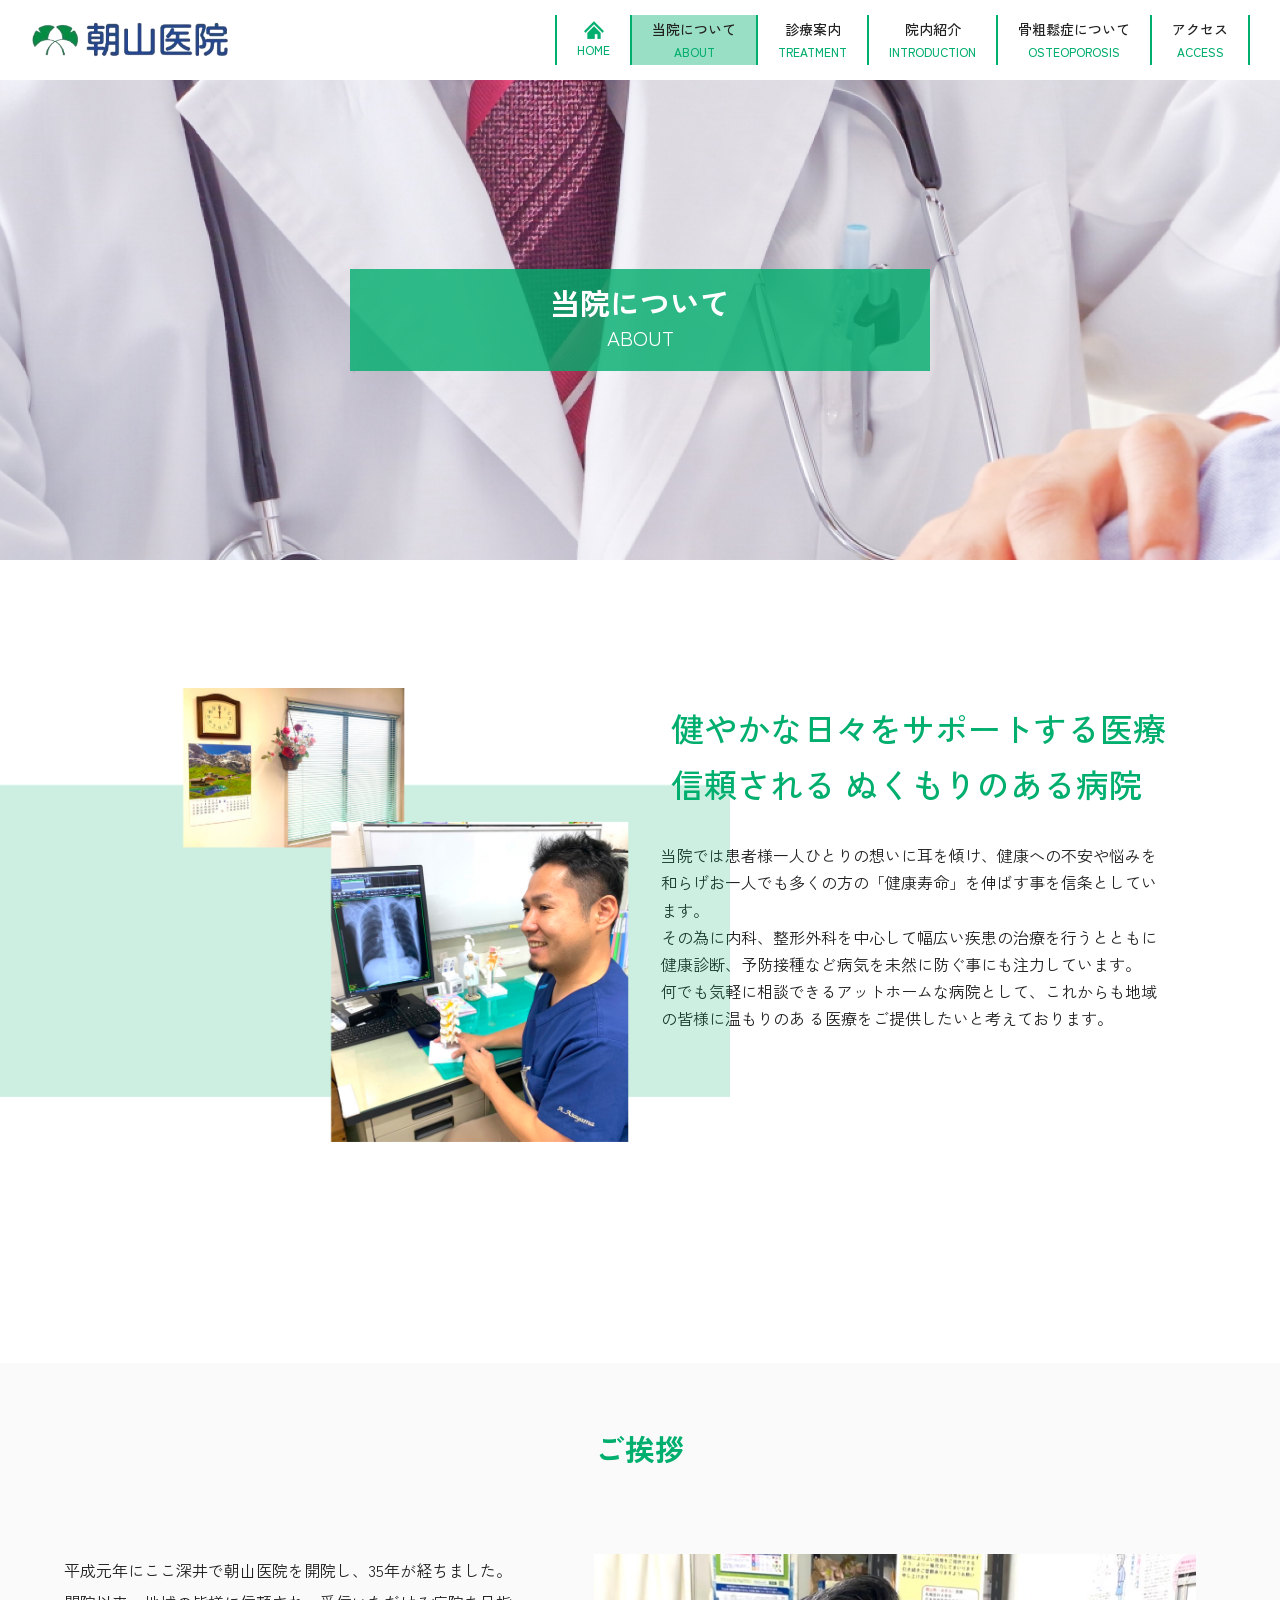
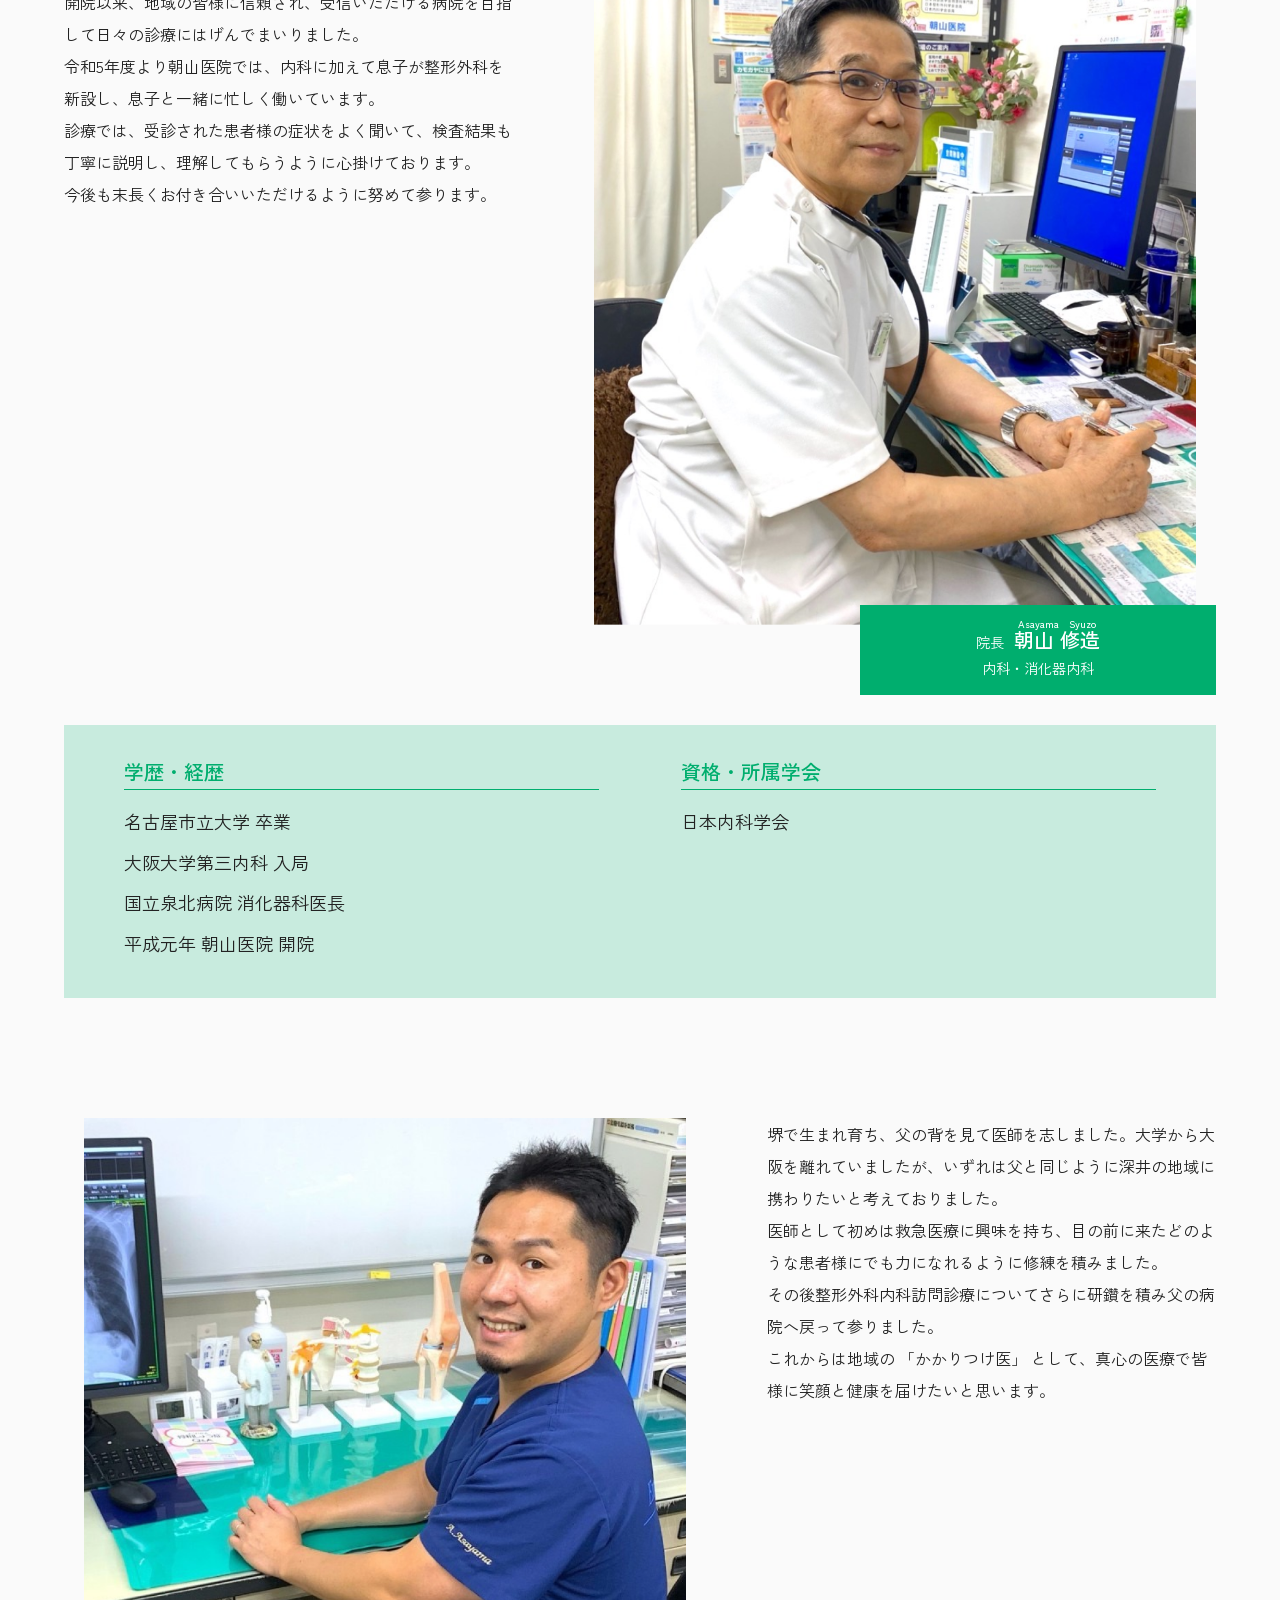
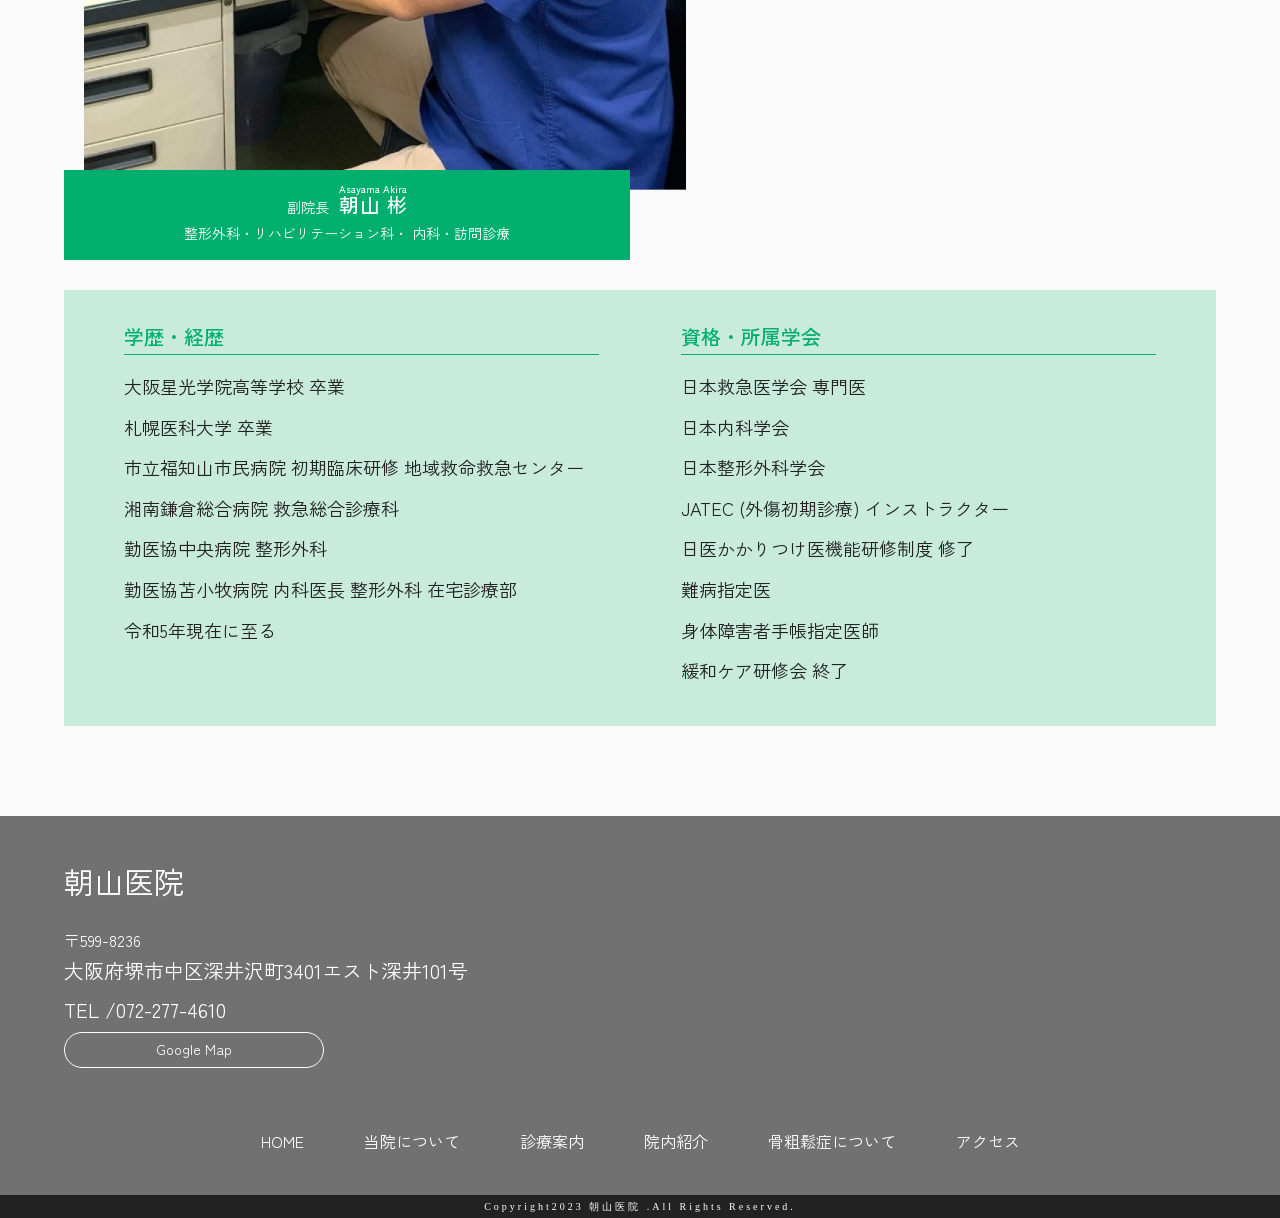
==== commit 3b2da431: "footer、info修正" ====
--- a/about.html
+++ b/about.html
@@ -187,7 +187,7 @@
       <div class="footer_inner">
         <div class="address">
           <p>朝山医院</p>
-          <p><span>〒599-8236</span>大阪府堺市中区深井沢町3401</p>
+          <p><span>〒599-8236</span><br class="br_sp">大阪府堺市中区深井沢町3401<br class="br_sp">エスト深井101号</p>
           <p><span>TEL /</span>072-277-4610</p>
           <a href="https://maps.app.goo.gl/jqEATra2WUSZ3GXs8" target="_blank">Google Map</a>
         </div>
--- a/css/style.css
+++ b/css/style.css
@@ -326,7 +326,7 @@
   }
 }
 footer .link li {
-  font-size: 1.4rem;
+  font-size: 1.6rem;
 }
 footer .link li:not(:last-child) {
   margin-right: 6rem;
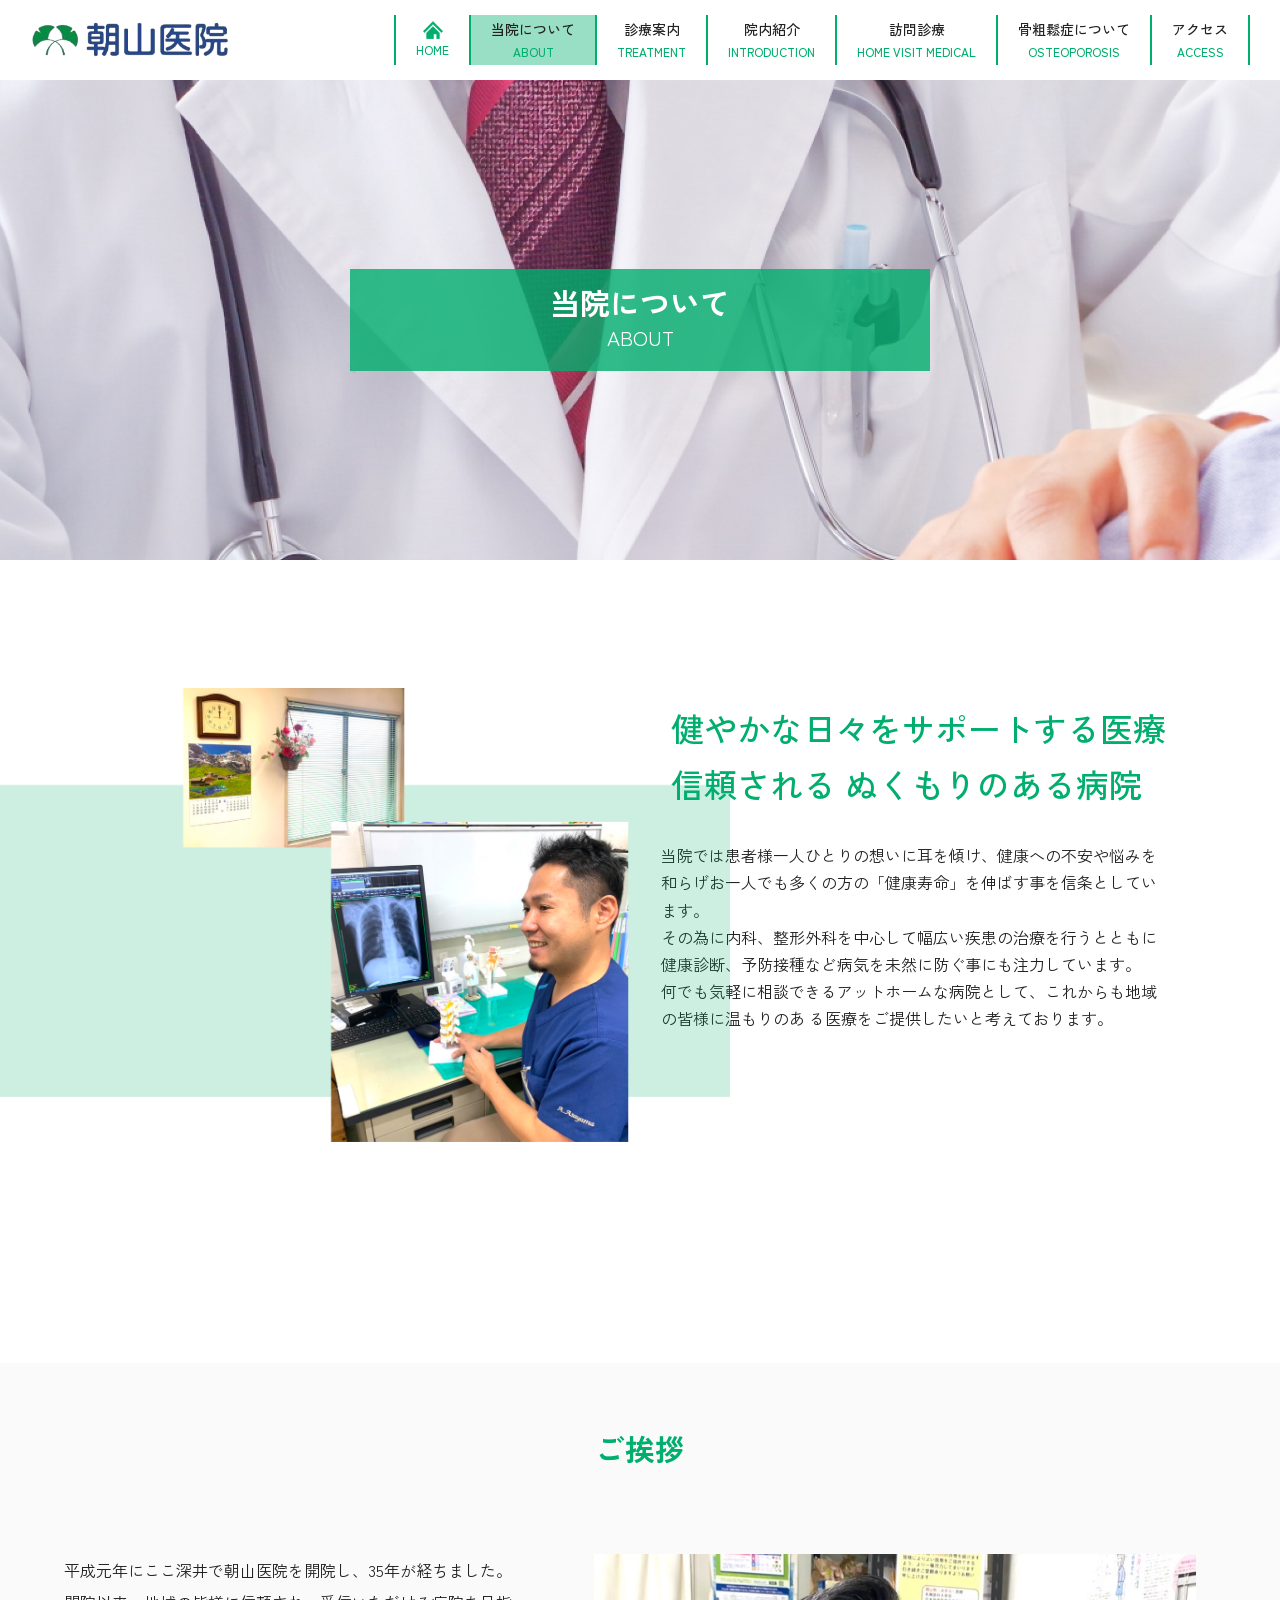
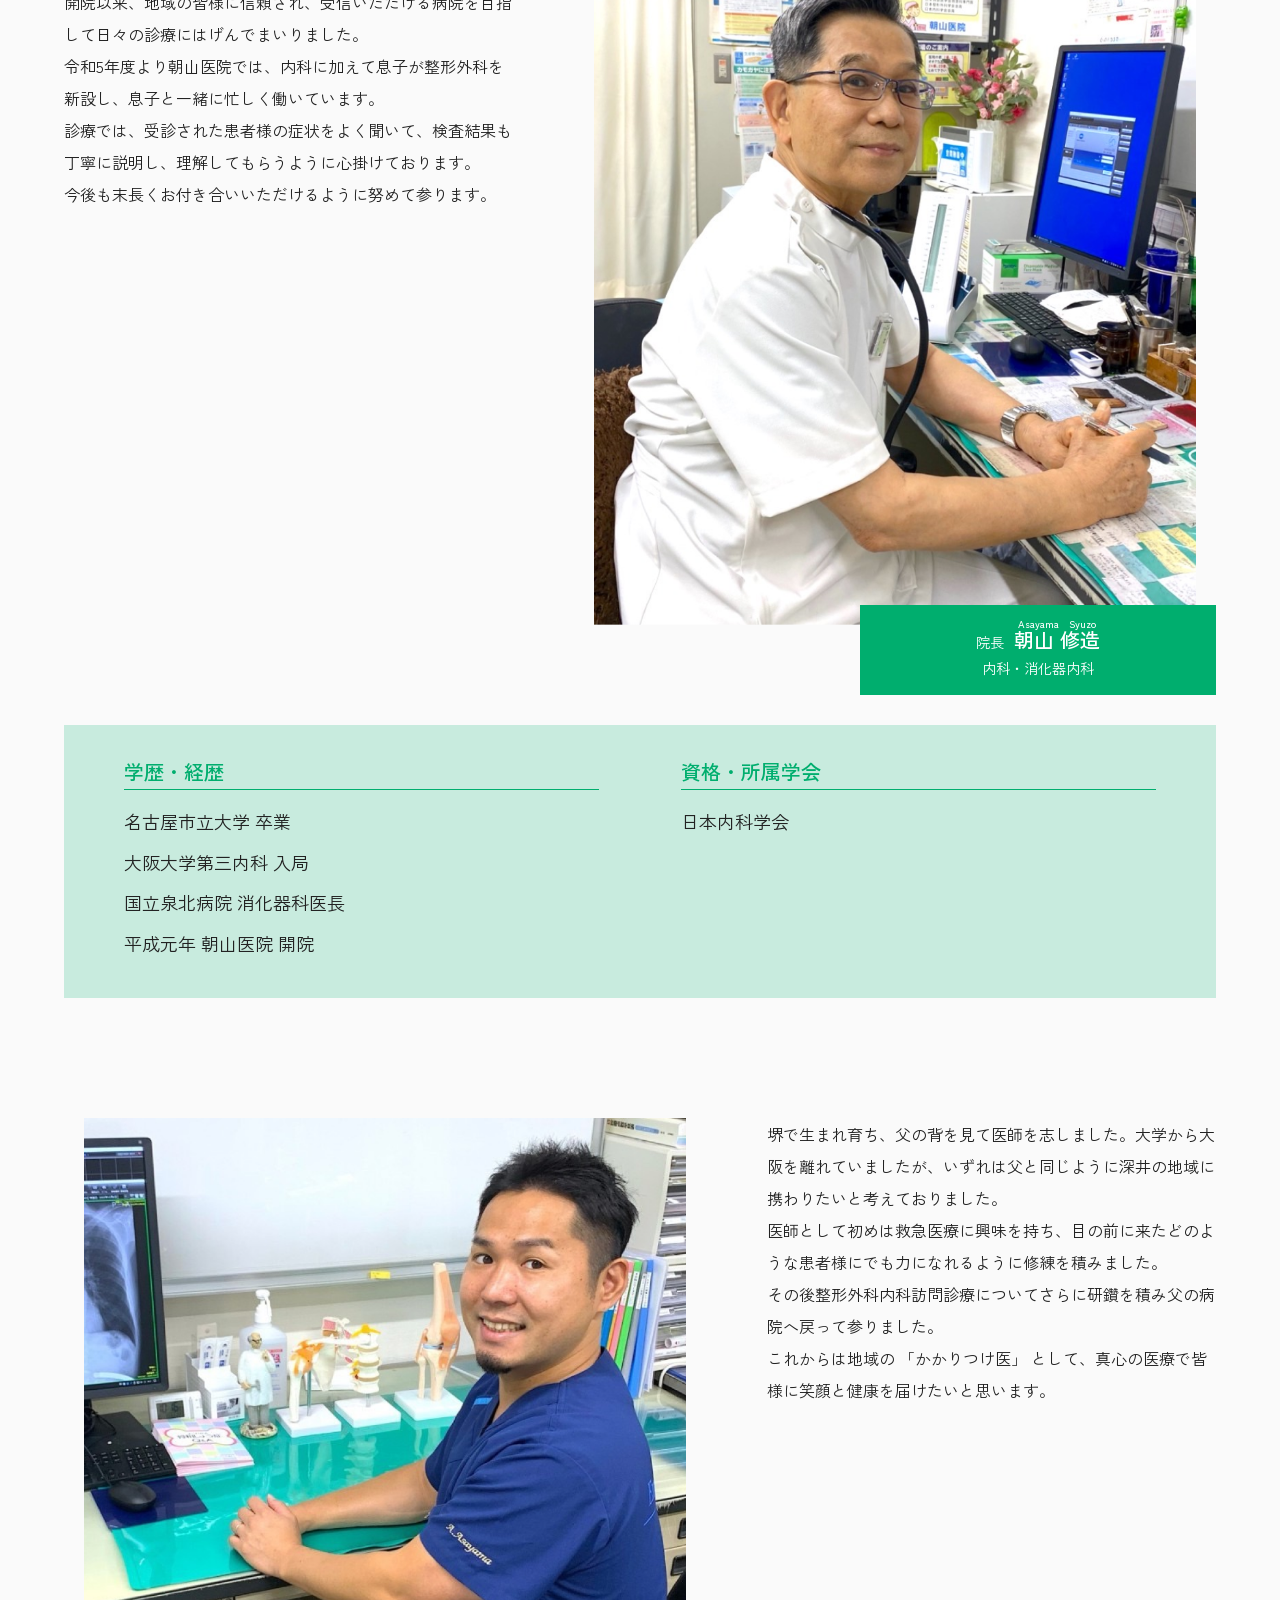
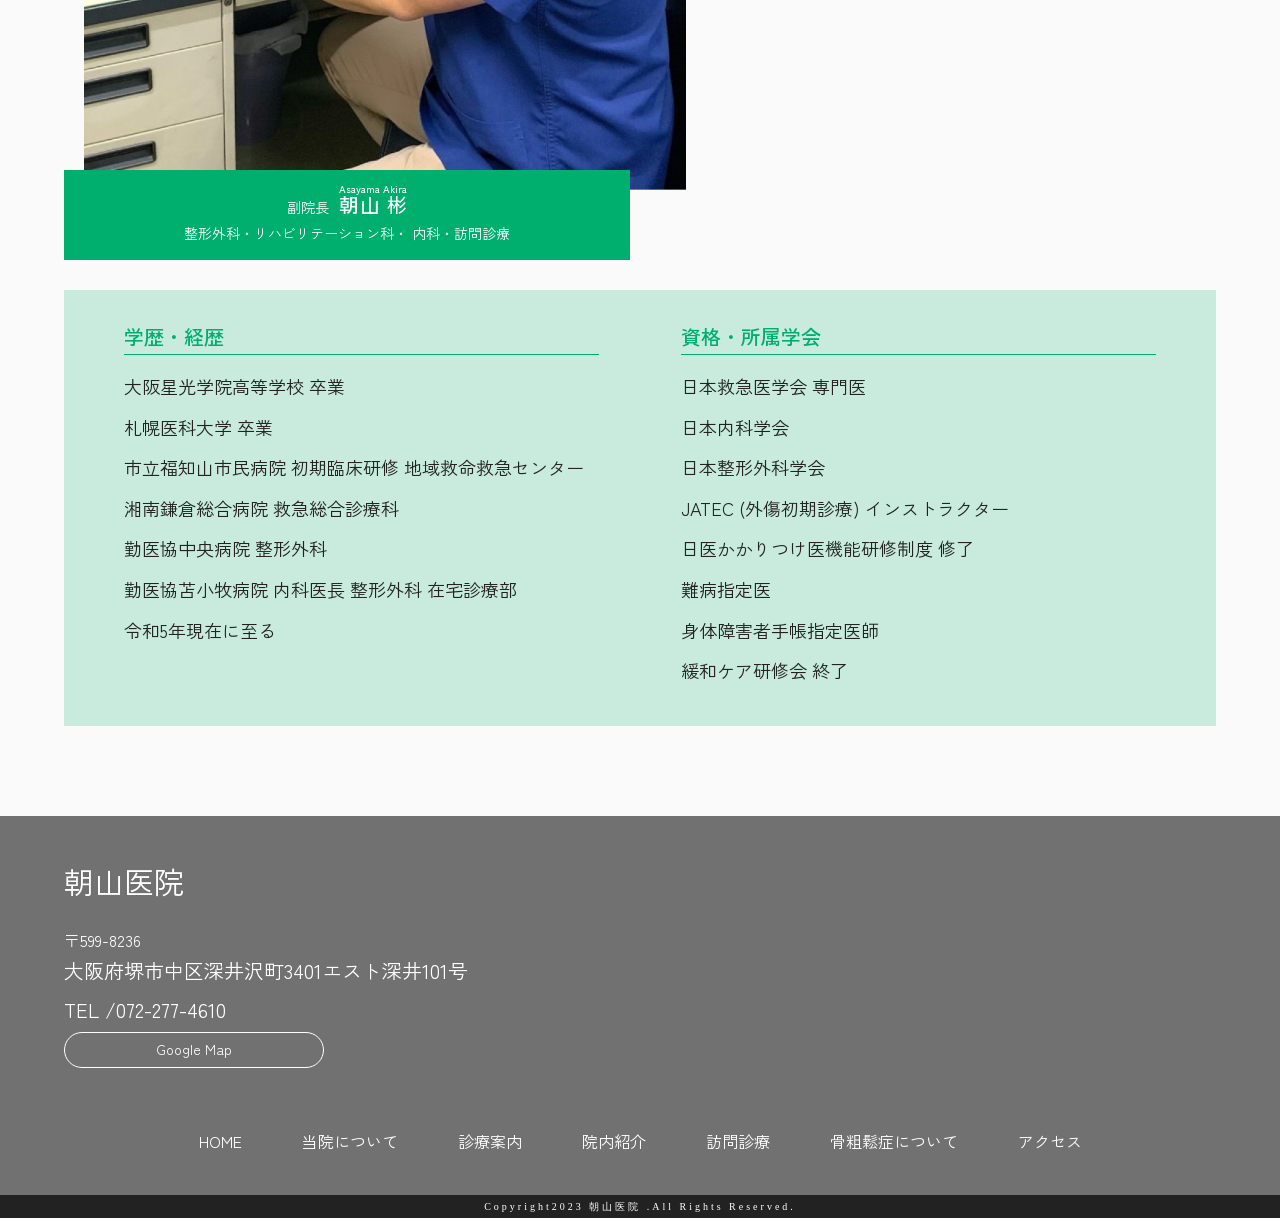
==== commit 4e7ba946: "head修正" ====
--- a/about.html
+++ b/about.html
@@ -20,15 +20,15 @@
     <meta property="og:site_name" content="堺市中区深井にあります、朝山医院です。">
     <meta property="og:type" content="website">
     <meta property="og:description" content="堺市中区深井にあります、朝山医院です。内科・消化器内科・整形外科・リハビリテーション。「痛み」に寄り添い、「想い」を汲み取った、温もりのある医療をご提供いたします。">
-    <meta property="og:url" content=" ">
-    <meta property="og:image" content=" ">
-    <link rel="canonical" href=" ">
+    <meta property="og:url" content="https://asayama-hospital.info/">
+    <meta property="og:image" content="https://asayama-hospital.info/img/common/ogp.png">
+    <link rel="canonical" href="https://asayama-hospital.info/">
     <meta name="twitter:card" content="summary">
-    <meta name="twitter:image:src" content=" ">
+    <meta name="twitter:image:src" content="https://asayama-hospital.info/img/common/ogp.png">
     <link rel="manifest" href="manifest.webmanifest">
-    <link rel="icon" type="image/x-icon" href="img/common/favicon.ico" sizes="32x32">
-    <link rel="icon" type="image/png" href="img/common/favicon.png">
-    <link rel="icon" href="img/common/favicon.svg" type="image/svg+xml">
+    <link rel="icon" type="img/x-icon" href="img/common/favicon.ico" sizes="32x32">
+    <link rel="icon" type="img/png" href="img/common/favicon.png">
+    <link rel="icon" type="image/svg+xml" href="img/common/favicon.svg">
     <link rel="apple-touch-icon" type="image/png" href="img/common/favicon.png">
     <meta charset="UTF-8">
     <meta name="viewport" content="width=device-width, initial-scale=1.0">
@@ -50,6 +50,7 @@
               <li class="active"><a href="about.html" aria-label="当院についてへ移動する">当院について<span>ABOUT</span></a></li>
               <li><a href="treatment.html" aria-label="診療案内へ移動する">診療案内<span>TREATMENT</span></a></li>
               <li><a href="introduction.html" aria-label="院内紹介へ移動する">院内紹介<span>INTRODUCTION</span></a></li>
+              <li><a href="home-visit-medical.html" aria-label="訪問診療へ移動する">訪問診療<span>HOME VISIT MEDICAL</span></a></li>
               <li><a href="osteoporosis.html" aria-label="骨粗鬆症についてへ移動する">骨粗鬆症について<span>OSTEOPOROSIS</span></a></li>
               <li><a href="access.html" aria-label="アクセスへ移動する">アクセス<span>ACCESS</span></a></li>
             </ul>
@@ -71,6 +72,7 @@
             <li class="gnav__menu__item"><a href="about.html" aria-label="当院についてへ移動する">当院について</a></li>
             <li class="gnav__menu__item"><a href="treatment.html" aria-label="診療案内へ移動する">診療案内</a></li>
             <li class="gnav__menu__item"><a href="introduction.html" aria-label="院内紹介へ移動する">院内案内</a></li>
+            <li class="gnav__menu__item"><a href="home-visit-medical.html" aria-label="訪問診療へ移動する">訪問診療</a></li>
             <li class="gnav__menu__item"><a href="osteoporosis.html" aria-label="骨粗鬆症についてへ移動する">骨粗鬆症について</a></li>
             <li class="gnav__menu__item"><a href="access.html" aria-label="アクセスへ移動する">アクセス</a></li>
           </ul>
@@ -196,13 +198,12 @@
           <li><a href="about.html">当院について</a></li>
           <li><a href="treatment.html">診療案内</a></li>
           <li><a href="introduction.html">院内紹介</a></li>
+          <li><a href="home-visit-medical.html">訪問診療</a></li>
           <li><a href="osteoporosis.html">骨粗鬆症について</a></li>
           <li><a href="access.html">アクセス</a></li>
         </ul>
       </div>
-      
-      
-      <small>Copyright2023 朝山医院 .All Rights Reserved.</small>       
+      <small>Copyright2023 朝山医院 .All Rights Reserved.</small>
     </footer>
     <script src="https://code.jquery.com/jquery-3.4.1.min.js"
       integrity="sha256-CSXorXvZcTkaix6Yvo6HppcZGetbYMGWSFlBw8HfCJo=" crossorigin="anonymous"></script>
--- a/css/style.css
+++ b/css/style.css
@@ -485,9 +485,11 @@
 ---------------------------------*/
 .mv {
   position: relative;
+  /* height: min(800px, 100vh); */
 }
 .mv__text {
   position: absolute;
+  z-index: 3;
   left: 0;
   bottom: 100px;
   background-color: rgba(0, 174, 110, 0.7);
@@ -587,6 +589,11 @@
   font-size: 2rem;
   font-weight: 400;
 }
+@media screen and (max-width: 1024px) {
+  .sub_mv .title span {
+    font-size: 1.4rem;
+  }
+}
 
 /*---------------------------------
 
@@ -719,12 +726,28 @@
 .information__inner dl div {
   border-bottom: 1px solid #00AE6E;
   margin-bottom: 3rem;
-  padding-bottom: 1rem;
+  padding-bottom: 3rem;
 }
 @media screen and (max-width: 480px) {
   .information__inner dl div {
     font-size: 1.4rem;
   }
+}
+.information__inner dl div dt {
+  font-size: 1.4rem;
+  letter-spacing: 0.1em;
+  color: #717171;
+}
+.information__inner dl div dd {
+  font-size: 1.6rem;
+}
+.information__inner dl div dd .title {
+  margin-bottom: 0.8rem;
+  font-size: 1.8rem;
+  color: #00AE6E;
+}
+.information__inner dl div dd span {
+  text-decoration: underline;
 }
 
 /*---------------------------------
@@ -900,6 +923,7 @@
 }
 .time_list_wrap .time_list tr td {
   padding: 1rem 2.2rem;
+  text-align: center;
 }
 @media screen and (max-width: 1024px) {
   .time_list_wrap .time_list tr td {
@@ -943,6 +967,29 @@
 
 /*---------------------------------
 
+  スライダー
+
+---------------------------------*/
+.slick-slide img {
+  width: 100%;
+  height: min(800px, 100vh);
+  object-fit: cover;
+}
+
+.slide-animation {
+  animation: fadezoom 8s 0s forwards;
+}
+
+@keyframes fadezoom {
+  0% {
+    transform: scale(1);
+  }
+  100% {
+    transform: scale(1.2);
+  }
+}
+/*---------------------------------
+
   当院について
 
 ---------------------------------*/
@@ -953,7 +1000,7 @@
   padding: 14rem 0 30rem;
   position: relative;
 }
-@media screen and (max-width: 1024px) {
+@media screen and (max-width: 1230px) {
   .about .about_text {
     display: flex;
     flex-direction: column-reverse;
@@ -966,7 +1013,7 @@
   top: 16%;
   width: 57%;
 }
-@media screen and (max-width: 1024px) {
+@media screen and (max-width: 1230px) {
   .about .about_text > img {
     position: relative;
     width: 80%;
@@ -1889,6 +1936,7 @@
 }
 .access .access_time_list .time_list tr td {
   padding: 1rem 2.2rem;
+  text-align: center;
 }
 @media screen and (max-width: 1024px) {
   .access .access_time_list .time_list tr td {
@@ -1908,4 +1956,419 @@
   .access .access_time_list .note {
     text-align: center;
   }
+}
+
+/*---------------------------------
+
+  訪問診療
+
+---------------------------------*/
+.home-visit-medical .sub_mv {
+  background-image: url(../img/home-visit-medical/home_mv.png);
+}
+.home-visit-medical .sec_1 {
+  width: min(1200px, 90%);
+  margin: 12rem auto;
+}
+@media screen and (max-width: 1024px) {
+  .home-visit-medical .sec_1 {
+    margin: 6rem auto;
+  }
+}
+.home-visit-medical .sec_1 .top_text {
+  display: flex;
+  flex-wrap: wrap;
+  align-items: center;
+  justify-content: space-between;
+  margin-bottom: 6rem;
+}
+.home-visit-medical .sec_1 .top_text .text_wrap {
+  width: calc(100% - (340px + 6rem));
+}
+@media screen and (max-width: 1024px) {
+  .home-visit-medical .sec_1 .top_text .text_wrap {
+    width: 100%;
+    margin-bottom: 3rem;
+  }
+}
+.home-visit-medical .sec_1 .top_text .text_wrap .title {
+  color: #00AE6E;
+  font-size: 3.6rem;
+  font-weight: 500;
+  margin-bottom: 5rem;
+}
+@media screen and (max-width: 1024px) {
+  .home-visit-medical .sec_1 .top_text .text_wrap .title {
+    font-size: 2.6rem;
+  }
+}
+@media screen and (max-width: 480px) {
+  .home-visit-medical .sec_1 .top_text .text_wrap .title {
+    font-size: 1.8rem;
+    margin-bottom: 3rem;
+  }
+}
+.home-visit-medical .sec_1 .top_text .text_wrap .text {
+  font-size: 2rem;
+  line-height: 2;
+}
+@media screen and (max-width: 1024px) {
+  .home-visit-medical .sec_1 .top_text .text_wrap .text {
+    font-size: 1.6rem;
+  }
+}
+.home-visit-medical .sec_1 .top_text img {
+  width: 340px;
+  margin-left: 6rem;
+}
+@media screen and (max-width: 1024px) {
+  .home-visit-medical .sec_1 .top_text img {
+    width: min(100%, 500px);
+    margin-left: 0;
+  }
+}
+.home-visit-medical .sec_1 .list {
+  width: min(900px, 94%);
+  margin: 0 auto 8rem;
+}
+.home-visit-medical .sec_1 .list p {
+  color: #fff;
+  padding: 6px 7rem;
+  font-size: 1.8rem;
+  font-weight: 700;
+  background-color: #00AE6E;
+  width: max-content;
+  margin: 0 auto -2rem;
+  border-radius: 5px;
+}
+@media screen and (max-width: 1024px) {
+  .home-visit-medical .sec_1 .list p {
+    padding: 6px 2rem;
+  }
+}
+.home-visit-medical .sec_1 .list ul {
+  background-color: rgba(0, 174, 110, 0.2);
+  padding: 5rem 5rem 4rem 5rem;
+}
+@media screen and (max-width: 1024px) {
+  .home-visit-medical .sec_1 .list ul {
+    padding: 5rem 3rem 4rem 3rem;
+  }
+}
+.home-visit-medical .sec_1 .list ul li {
+  margin-bottom: 2rem;
+  font-size: 2rem;
+  position: relative;
+  padding-left: 40px;
+}
+.home-visit-medical .sec_1 .list ul li::before {
+  content: " ";
+  position: absolute;
+  left: 0;
+  top: 5px;
+  background-image: url(../img/home-visit-medical/check_icon.svg);
+  width: 30px;
+  height: 30px;
+  background-repeat: no-repeat;
+  background-size: contain;
+}
+@media screen and (max-width: 1024px) {
+  .home-visit-medical .sec_1 .list ul li::before {
+    width: 20px;
+    height: 20px;
+  }
+}
+@media screen and (max-width: 1024px) {
+  .home-visit-medical .sec_1 .list ul li {
+    font-size: 1.6rem;
+    padding-left: 26px;
+  }
+}
+.home-visit-medical .sec_1 .circle > p {
+  text-align: center;
+  font-size: 2.4rem;
+  margin-bottom: 4rem;
+}
+@media screen and (max-width: 1024px) {
+  .home-visit-medical .sec_1 .circle > p {
+    font-size: 2rem;
+  }
+}
+@media screen and (max-width: 480px) {
+  .home-visit-medical .sec_1 .circle > p {
+    font-size: 1.8rem;
+  }
+}
+.home-visit-medical .sec_1 .circle > p span {
+  text-decoration-line: underline;
+  text-decoration-thickness: 16px;
+  text-underline-offset: -5px;
+  text-decoration-color: rgba(0, 174, 110, 0.4);
+}
+@media screen and (max-width: 480px) {
+  .home-visit-medical .sec_1 .circle > p span {
+    text-decoration-thickness: 10px;
+  }
+}
+.home-visit-medical .sec_1 .circle .items {
+  display: flex;
+  flex-wrap: wrap;
+  align-items: center;
+  justify-content: center;
+}
+.home-visit-medical .sec_1 .circle .items p {
+  height: 136px;
+  width: 136px;
+  text-align: center;
+  margin: 0 2rem;
+  border-radius: 50%;
+  display: flex;
+  align-items: center;
+  justify-content: center;
+  background-color: #00AE6E;
+  color: #fff;
+  font-size: 1.8rem;
+  font-weight: 600;
+}
+@media screen and (max-width: 1024px) {
+  .home-visit-medical .sec_1 .circle .items p {
+    font-size: 1.4rem;
+    margin-bottom: 1rem;
+  }
+}
+@media screen and (max-width: 480px) {
+  .home-visit-medical .sec_1 .circle .items p {
+    height: 80px;
+    width: 80px;
+    margin: 0 1rem;
+    font-size: 1.2rem;
+  }
+}
+.home-visit-medical .sec_2 {
+  background-color: #FAFAFA;
+  padding: 6rem 0;
+}
+.home-visit-medical .sec_2 .inner {
+  width: min(1200px, 90%);
+  margin: 0 auto;
+}
+.home-visit-medical .sec_2 .inner > .title {
+  text-align: center;
+  font-weight: 700;
+  font-size: 3rem;
+  margin-bottom: 6rem;
+  color: #00AE6E;
+}
+@media screen and (max-width: 480px) {
+  .home-visit-medical .sec_2 .inner > .title {
+    font-size: 2.4rem;
+  }
+}
+.home-visit-medical .sec_2 .inner > .text {
+  text-align: center;
+  font-size: 2rem;
+  margin-bottom: 6rem;
+}
+@media screen and (max-width: 480px) {
+  .home-visit-medical .sec_2 .inner > .text {
+    font-size: 1.6rem;
+  }
+}
+.home-visit-medical .sec_2 .items {
+  display: flex;
+  flex-wrap: wrap;
+  justify-content: space-between;
+  margin-bottom: 2rem;
+}
+.home-visit-medical .sec_2 .items .item {
+  background-color: #fff;
+  padding: 4rem;
+  width: 48%;
+}
+@media screen and (max-width: 1024px) {
+  .home-visit-medical .sec_2 .items .item {
+    width: 100%;
+    margin-bottom: 1rem;
+    padding: 2rem;
+  }
+}
+.home-visit-medical .sec_2 .items .item .title {
+  color: #00AE6E;
+  font-size: 2.4rem;
+  letter-spacing: 0.1em;
+  margin-bottom: 2rem;
+}
+@media screen and (max-width: 480px) {
+  .home-visit-medical .sec_2 .items .item .title {
+    font-size: 1.8rem;
+  }
+}
+.home-visit-medical .sec_2 .items .item .text {
+  font-size: 2rem;
+}
+@media screen and (max-width: 480px) {
+  .home-visit-medical .sec_2 .items .item .text {
+    font-size: 1.6rem;
+  }
+}
+.home-visit-medical .sec_2 .note {
+  font-size: 2rem;
+}
+@media screen and (max-width: 480px) {
+  .home-visit-medical .sec_2 .note {
+    font-size: 1.6rem;
+  }
+}
+.home-visit-medical .sec_3 {
+  width: min(900px, 90%);
+  margin: 0 auto;
+  padding: 6rem 0;
+}
+.home-visit-medical .sec_3 > .title {
+  text-align: center;
+  font-weight: 700;
+  font-size: 3rem;
+  margin-bottom: 6rem;
+  color: #00AE6E;
+}
+@media screen and (max-width: 480px) {
+  .home-visit-medical .sec_3 > .title {
+    font-size: 2.4rem;
+  }
+}
+.home-visit-medical .sec_3 > .text {
+  text-align: center;
+  font-size: 2rem;
+  margin-bottom: 6rem;
+}
+@media screen and (max-width: 480px) {
+  .home-visit-medical .sec_3 > .text {
+    font-size: 1.6rem;
+  }
+}
+.home-visit-medical .sec_3 .item {
+  margin-bottom: 2rem;
+}
+.home-visit-medical .sec_3 .item .title {
+  color: #fff;
+  padding: 6px 2rem;
+  font-size: 1.8rem;
+  font-weight: 700;
+  background-color: #00AE6E;
+  width: max-content;
+  margin: 0 auto -2rem;
+  border-radius: 5px;
+}
+@media screen and (max-width: 480px) {
+  .home-visit-medical .sec_3 .item .title {
+    padding: 6px 1rem;
+    font-size: 1.6rem;
+  }
+}
+.home-visit-medical .sec_3 .item .text {
+  background-color: rgba(0, 174, 110, 0.2);
+  padding: 5rem 7rem 4rem 7rem;
+  text-align: center;
+  font-size: 2rem;
+}
+@media screen and (max-width: 480px) {
+  .home-visit-medical .sec_3 .item .text {
+    font-size: 1.6rem;
+    padding: 5rem 2rem 4rem 2rem;
+  }
+}
+.home-visit-medical .sec_3 .note {
+  font-size: 2rem;
+}
+@media screen and (max-width: 480px) {
+  .home-visit-medical .sec_3 .note {
+    font-size: 1.6rem;
+  }
+}
+.home-visit-medical .sec_4 {
+  background-color: #FAFAFA;
+  padding: 6rem 0;
+}
+.home-visit-medical .sec_4 > .title {
+  text-align: center;
+  font-weight: 700;
+  font-size: 3rem;
+  margin-bottom: 6rem;
+  color: #00AE6E;
+}
+@media screen and (max-width: 480px) {
+  .home-visit-medical .sec_4 > .title {
+    font-size: 2.4rem;
+  }
+}
+.home-visit-medical .sec_4 .items {
+  width: min(1200px, 90%);
+  margin: 0 auto;
+  display: flex;
+  flex-wrap: wrap;
+  justify-content: space-between;
+}
+.home-visit-medical .sec_4 .items .item {
+  width: 20%;
+  background-color: #fff;
+  padding: 2rem;
+  position: relative;
+}
+.home-visit-medical .sec_4 .items .item .title {
+  display: flex;
+  flex-direction: column;
+  color: #00AE6E;
+  text-align: center;
+  font-size: 2.4rem;
+  font-weight: 700;
+  margin-bottom: 1rem;
+  padding-bottom: 1rem;
+  border-bottom: 1px solid #00AE6E;
+}
+.home-visit-medical .sec_4 .items .item .title span {
+  font-size: 4rem;
+}
+@media screen and (max-width: 480px) {
+  .home-visit-medical .sec_4 .items .item .title span {
+    font-size: 3rem;
+  }
+}
+@media screen and (max-width: 480px) {
+  .home-visit-medical .sec_4 .items .item .title {
+    font-size: 1.8rem;
+  }
+}
+.home-visit-medical .sec_4 .items .item .text {
+  font-size: 2rem;
+}
+.home-visit-medical .sec_4 .items .item .text a {
+  text-decoration: underline;
+}
+@media screen and (max-width: 480px) {
+  .home-visit-medical .sec_4 .items .item .text {
+    font-size: 1.6rem;
+  }
+}
+.home-visit-medical .sec_4 .items .item:not(:last-child)::after {
+  content: " ";
+  position: absolute;
+  right: -20%;
+  top: 50%;
+  background-image: url(../img/home-visit-medical/arrow.svg);
+  background-repeat: no-repeat;
+  background-size: contain;
+  width: 20px;
+  height: 20px;
+}
+@media screen and (max-width: 1024px) {
+  .home-visit-medical .sec_4 .items .item {
+    width: 100%;
+    margin-bottom: 5rem;
+  }
+  .home-visit-medical .sec_4 .items .item:not(:last-child)::after {
+    right: 48%;
+    bottom: -13%;
+    top: inherit;
+    transform: rotate(90deg);
+  }
 }/*# sourceMappingURL=style.css.map */
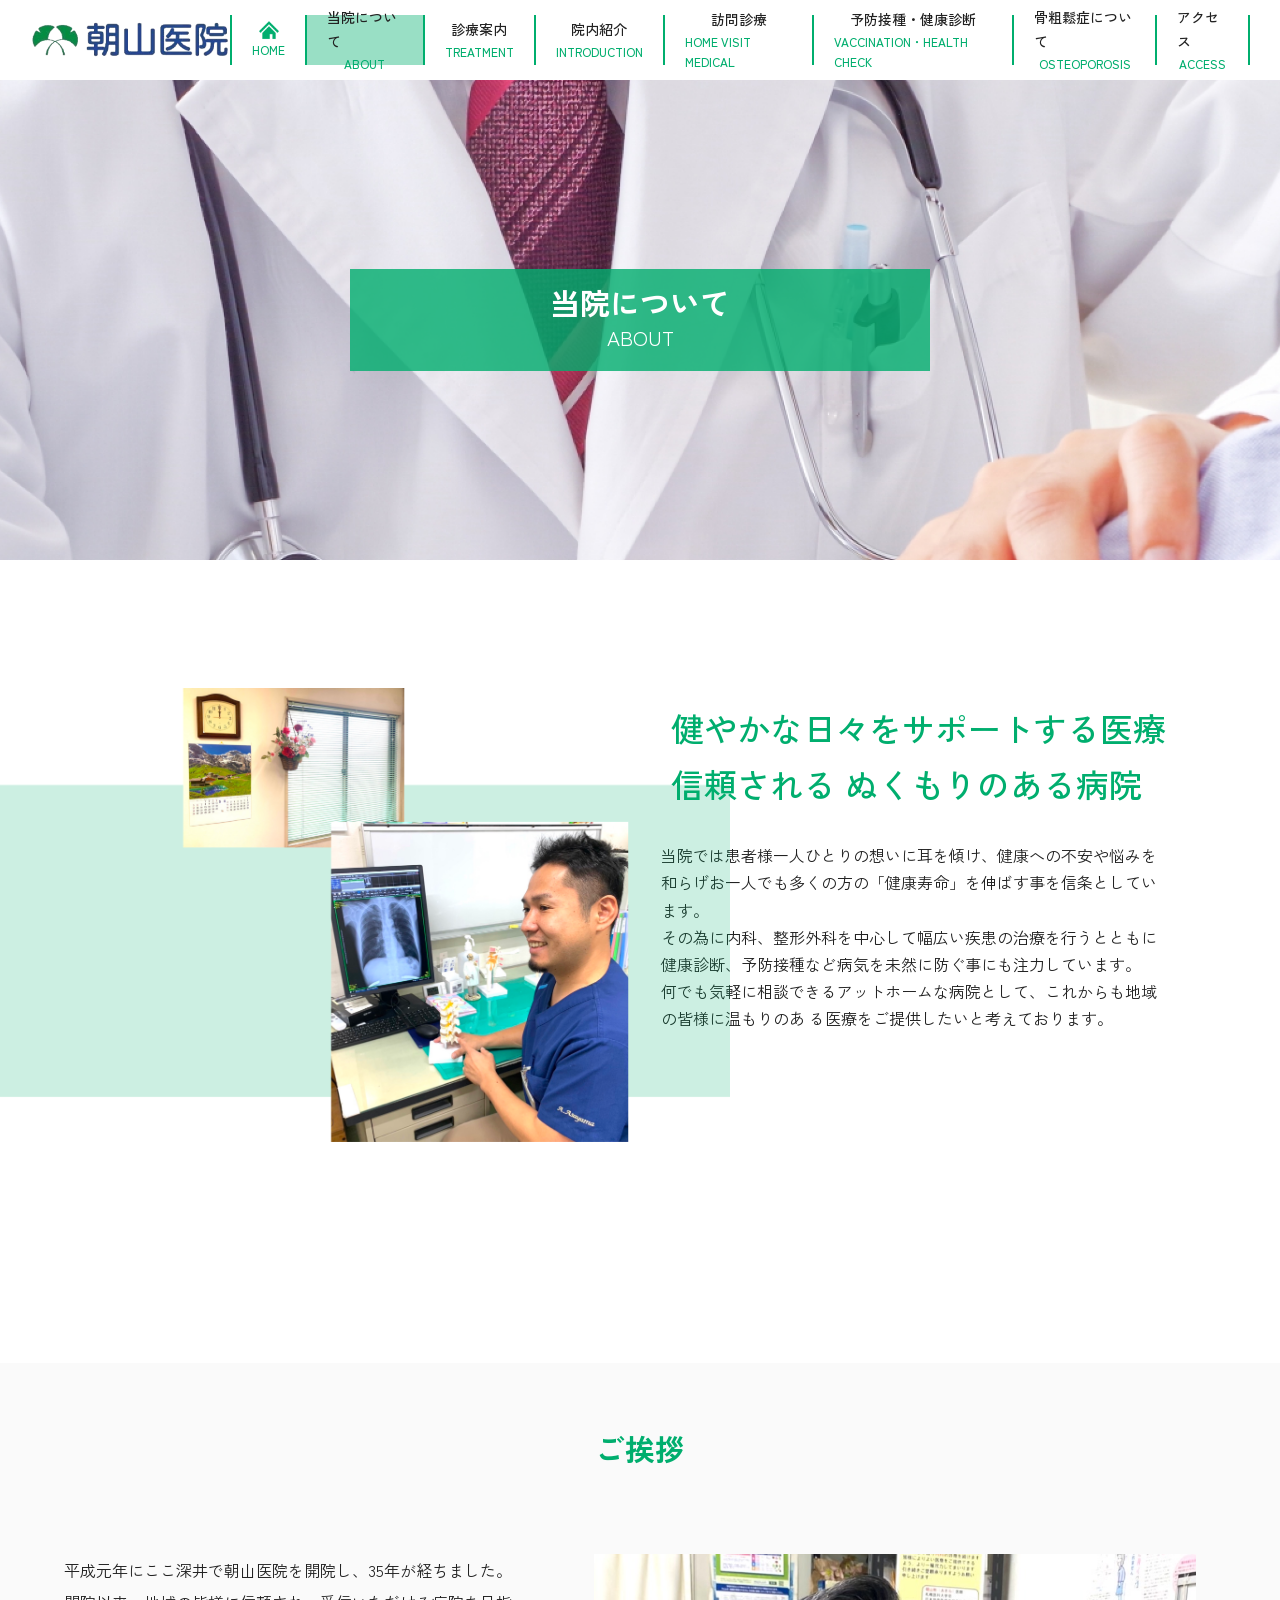
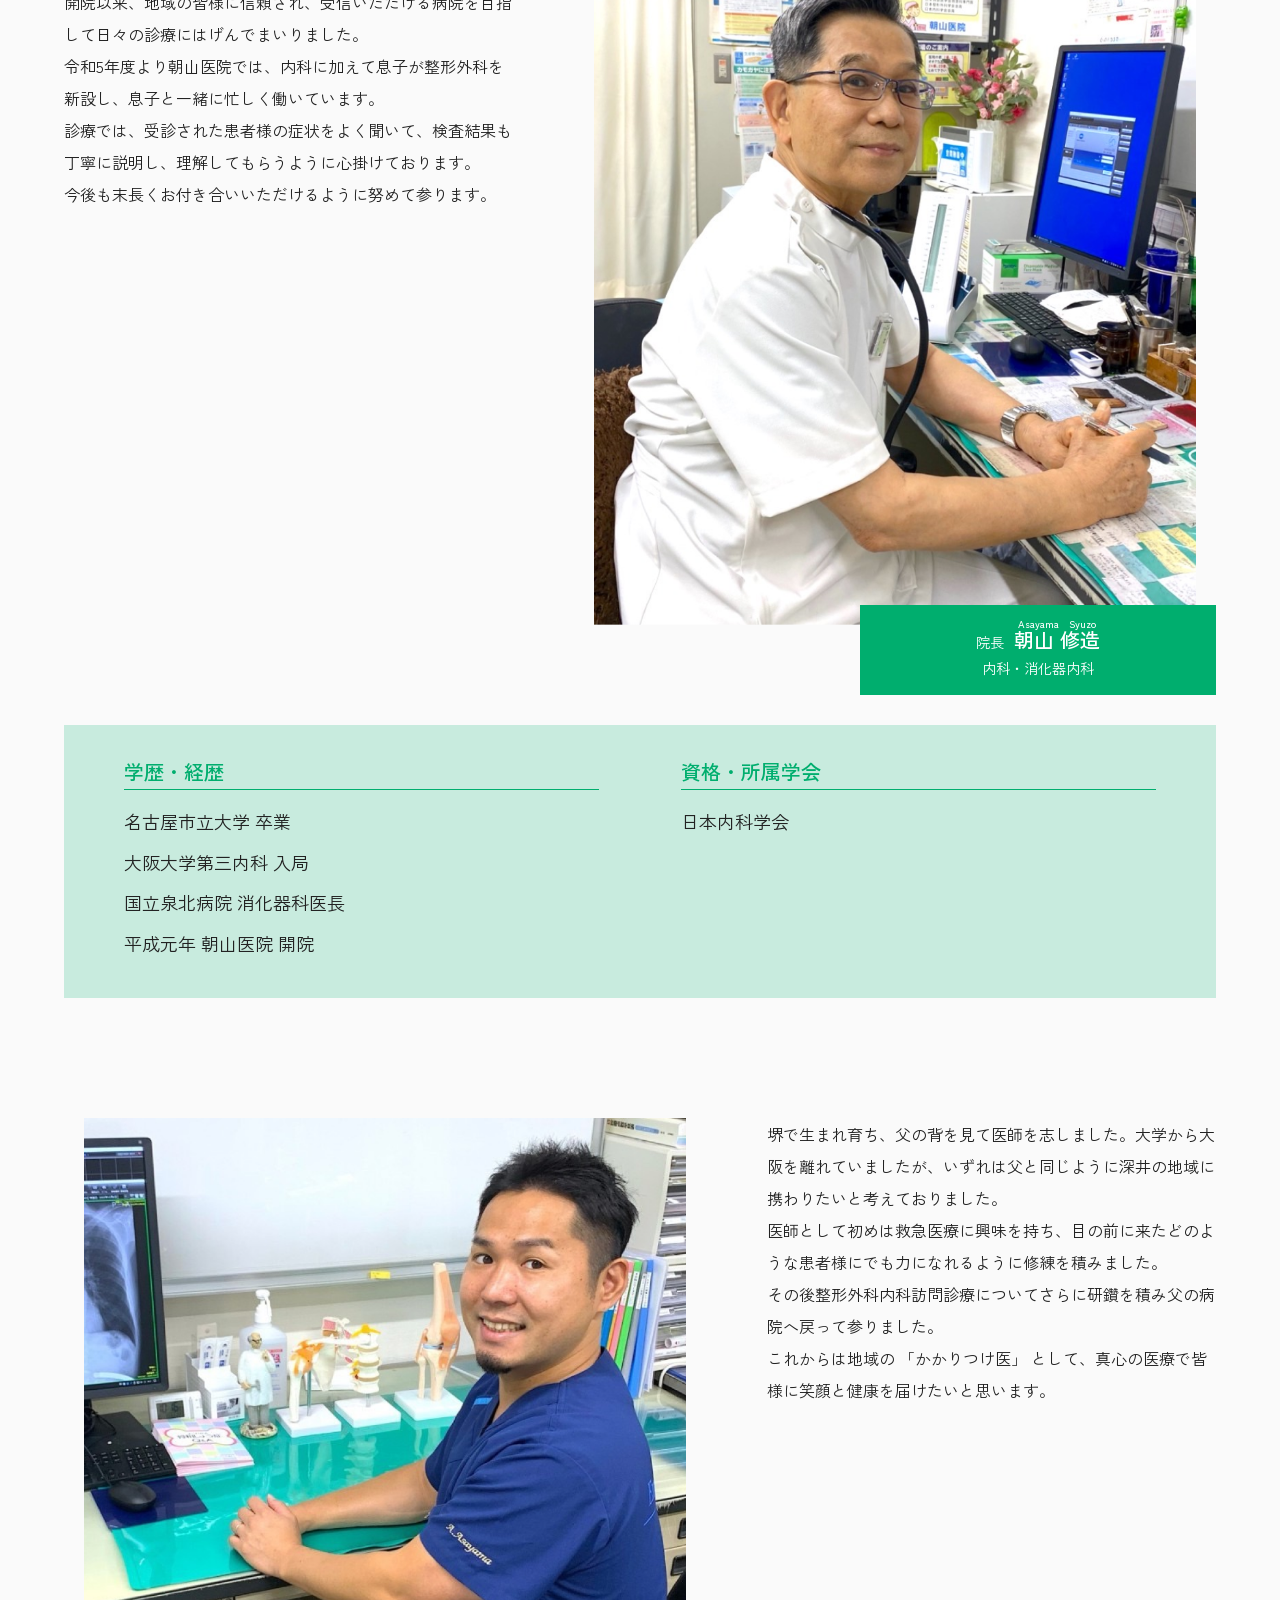
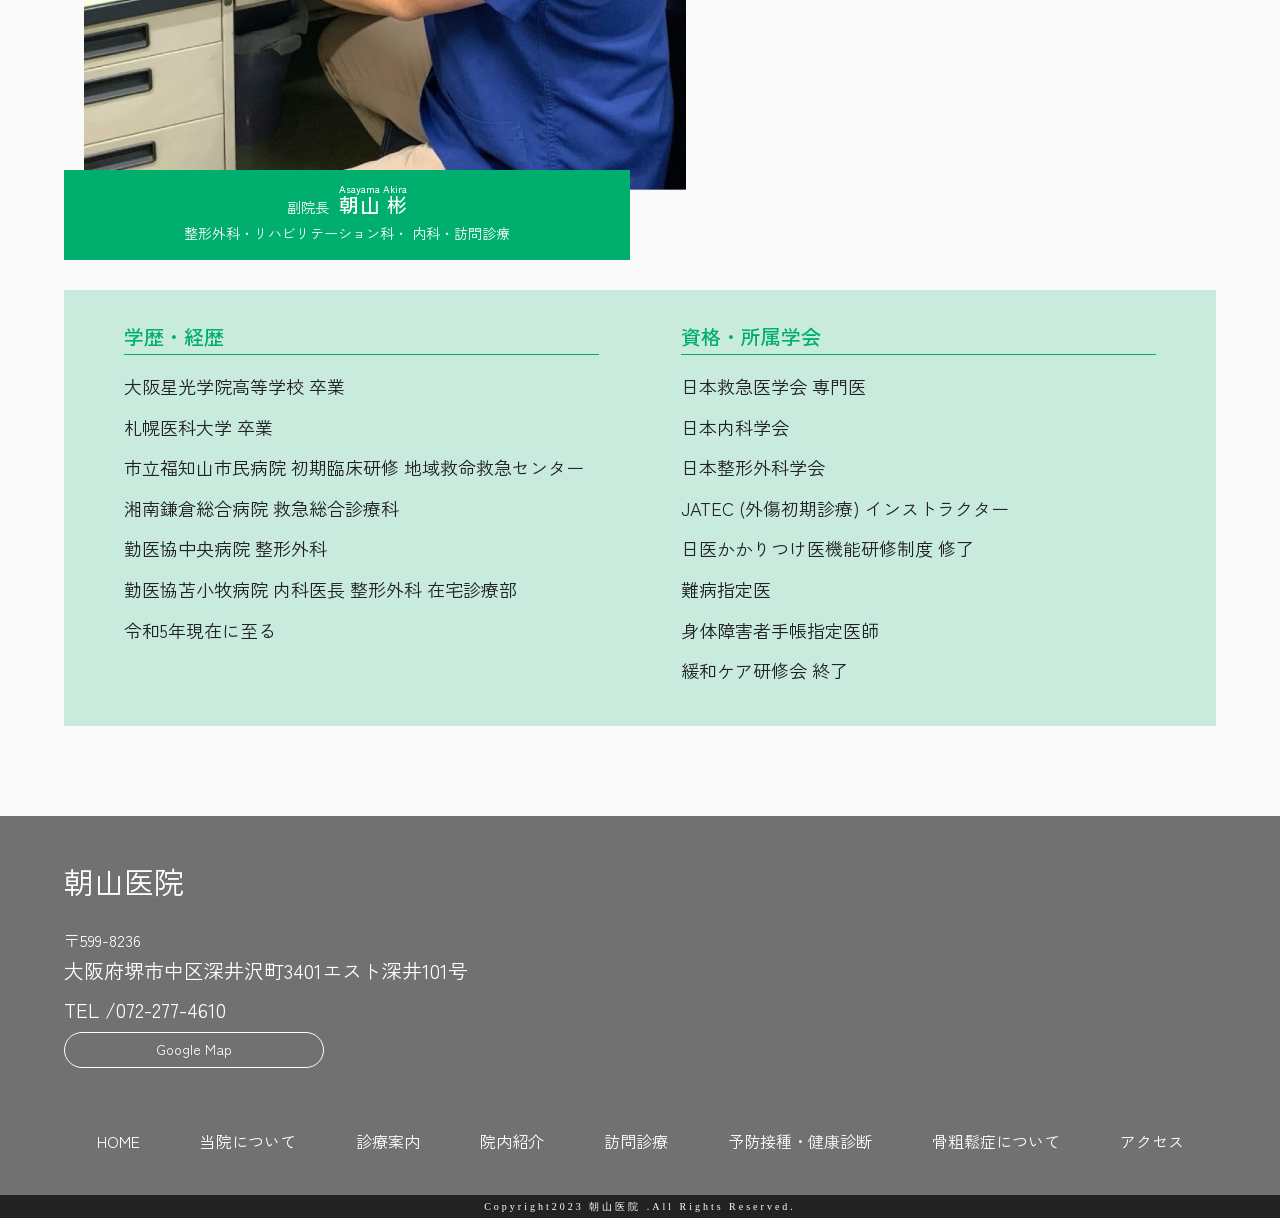
==== commit 5edabd9d: "予防接種ページアップ" ====
--- a/about.html
+++ b/about.html
@@ -51,6 +51,7 @@
               <li><a href="treatment.html" aria-label="診療案内へ移動する">診療案内<span>TREATMENT</span></a></li>
               <li><a href="introduction.html" aria-label="院内紹介へ移動する">院内紹介<span>INTRODUCTION</span></a></li>
               <li><a href="home-visit-medical.html" aria-label="訪問診療へ移動する">訪問診療<span>HOME VISIT MEDICAL</span></a></li>
+              <li><a href="vaccination.html" aria-label="予防接種・健康診断へ移動する">予防接種・健康診断<span>VACCINATION・HEALTH CHECK</span></a></li>
               <li><a href="osteoporosis.html" aria-label="骨粗鬆症についてへ移動する">骨粗鬆症について<span>OSTEOPOROSIS</span></a></li>
               <li><a href="access.html" aria-label="アクセスへ移動する">アクセス<span>ACCESS</span></a></li>
             </ul>
@@ -73,6 +74,7 @@
             <li class="gnav__menu__item"><a href="treatment.html" aria-label="診療案内へ移動する">診療案内</a></li>
             <li class="gnav__menu__item"><a href="introduction.html" aria-label="院内紹介へ移動する">院内案内</a></li>
             <li class="gnav__menu__item"><a href="home-visit-medical.html" aria-label="訪問診療へ移動する">訪問診療</a></li>
+            <li class="gnav__menu__item"><a href="vaccination.html" aria-label="予防接種・健康診断へ移動する">予防接種・健康診断</a></li>
             <li class="gnav__menu__item"><a href="osteoporosis.html" aria-label="骨粗鬆症についてへ移動する">骨粗鬆症について</a></li>
             <li class="gnav__menu__item"><a href="access.html" aria-label="アクセスへ移動する">アクセス</a></li>
           </ul>
@@ -199,6 +201,7 @@
           <li><a href="treatment.html">診療案内</a></li>
           <li><a href="introduction.html">院内紹介</a></li>
           <li><a href="home-visit-medical.html">訪問診療</a></li>
+          <li><a href="vaccination.html">予防接種・健康診断</a></li>
           <li><a href="osteoporosis.html">骨粗鬆症について</a></li>
           <li><a href="access.html">アクセス</a></li>
         </ul>
--- a/css/style.css
+++ b/css/style.css
@@ -2371,4 +2371,175 @@
     top: inherit;
     transform: rotate(90deg);
   }
+}
+
+/*---------------------------------
+
+  訪問診療
+
+---------------------------------*/
+.vaccination .sub_mv {
+  background-image: url(../img/vaccination/vaccination_img.png);
+}
+.vaccination .sec_1 {
+  width: min(1200px, 90%);
+  margin: 12rem auto;
+}
+@media screen and (max-width: 1024px) {
+  .vaccination .sec_1 {
+    margin: 6rem auto;
+  }
+}
+.vaccination .sec_1 > .title {
+  text-align: center;
+  font-weight: 700;
+  font-size: 3rem;
+  margin-bottom: 6rem;
+  color: #00AE6E;
+}
+@media screen and (max-width: 480px) {
+  .vaccination .sec_1 > .title {
+    font-size: 2.4rem;
+  }
+}
+.vaccination .sec_1 > .text {
+  text-align: center;
+  font-size: 2rem;
+  margin-bottom: 6rem;
+}
+@media screen and (max-width: 480px) {
+  .vaccination .sec_1 > .text {
+    font-size: 1.6rem;
+  }
+}
+.vaccination .sec_1 .list {
+  display: flex;
+  flex-wrap: wrap;
+  align-items: flex-start;
+}
+.vaccination .sec_1 .list ul {
+  width: 40%;
+}
+@media screen and (max-width: 1024px) {
+  .vaccination .sec_1 .list ul {
+    width: 100%;
+    margin-bottom: 2rem;
+  }
+}
+.vaccination .sec_1 .list ul li {
+  font-size: 2rem;
+  margin-bottom: 2rem;
+  display: flex;
+}
+.vaccination .sec_1 .list ul li::before {
+  content: "◎";
+  color: #00AE6E;
+  margin-right: 1.5rem;
+}
+@media screen and (max-width: 480px) {
+  .vaccination .sec_1 .list ul li {
+    font-size: 1.6rem;
+  }
+}
+.vaccination .sec_1 .list img {
+  width: calc(100% - (40% + 3rem));
+}
+@media screen and (max-width: 1024px) {
+  .vaccination .sec_1 .list img {
+    width: 100%;
+  }
+}
+.vaccination .sec_2 {
+  background-color: #FAFAFA;
+  padding: 6rem 0;
+}
+.vaccination .sec_2 .inner {
+  width: min(1200px, 90%);
+  margin: 0 auto;
+}
+.vaccination .sec_2 .inner > .title {
+  text-align: center;
+  font-weight: 700;
+  font-size: 3rem;
+  margin-bottom: 6rem;
+  color: #00AE6E;
+}
+@media screen and (max-width: 480px) {
+  .vaccination .sec_2 .inner > .title {
+    font-size: 2.4rem;
+  }
+}
+.vaccination .sec_2 .inner > .text {
+  text-align: center;
+  font-size: 2rem;
+  margin-bottom: 6rem;
+}
+@media screen and (max-width: 480px) {
+  .vaccination .sec_2 .inner > .text {
+    font-size: 1.6rem;
+  }
+}
+.vaccination .sec_2 .inner .list_wrap {
+  background-color: #fff;
+  padding: 7rem 10rem;
+}
+@media screen and (max-width: 1024px) {
+  .vaccination .sec_2 .inner .list_wrap {
+    padding: 3rem;
+  }
+}
+.vaccination .sec_2 .inner dl {
+  margin-bottom: 2rem;
+}
+.vaccination .sec_2 .inner dl div {
+  display: flex;
+  flex-wrap: wrap;
+  font-size: 2rem;
+  border-top: 1px solid #C4C4C4;
+}
+.vaccination .sec_2 .inner dl div:last-child {
+  border-bottom: 1px solid #C4C4C4;
+}
+@media screen and (max-width: 480px) {
+  .vaccination .sec_2 .inner dl div {
+    font-size: 1.6rem;
+  }
+}
+.vaccination .sec_2 .inner dl dt, .vaccination .sec_2 .inner dl dd {
+  padding: 1.6rem 2rem;
+}
+@media screen and (max-width: 1024px) {
+  .vaccination .sec_2 .inner dl dt, .vaccination .sec_2 .inner dl dd {
+    padding: 1rem 2rem;
+  }
+}
+.vaccination .sec_2 .inner dl dt {
+  background-color: rgba(0, 174, 110, 0.08);
+  width: 26%;
+}
+@media screen and (max-width: 1024px) {
+  .vaccination .sec_2 .inner dl dt {
+    width: 40%;
+  }
+}
+@media screen and (max-width: 480px) {
+  .vaccination .sec_2 .inner dl dt {
+    width: 100%;
+  }
+}
+.vaccination .sec_2 .inner .note {
+  font-size: 2rem;
+}
+@media screen and (max-width: 480px) {
+  .vaccination .sec_2 .inner .note {
+    font-size: 1.6rem;
+  }
+}
+.vaccination .sec_2 .inner .note a {
+  text-decoration: underline;
+}
+@media screen and (max-width: 480px) {
+  .vaccination .sec_2 .inner .note a {
+    display: block;
+  }
 }/*# sourceMappingURL=style.css.map */
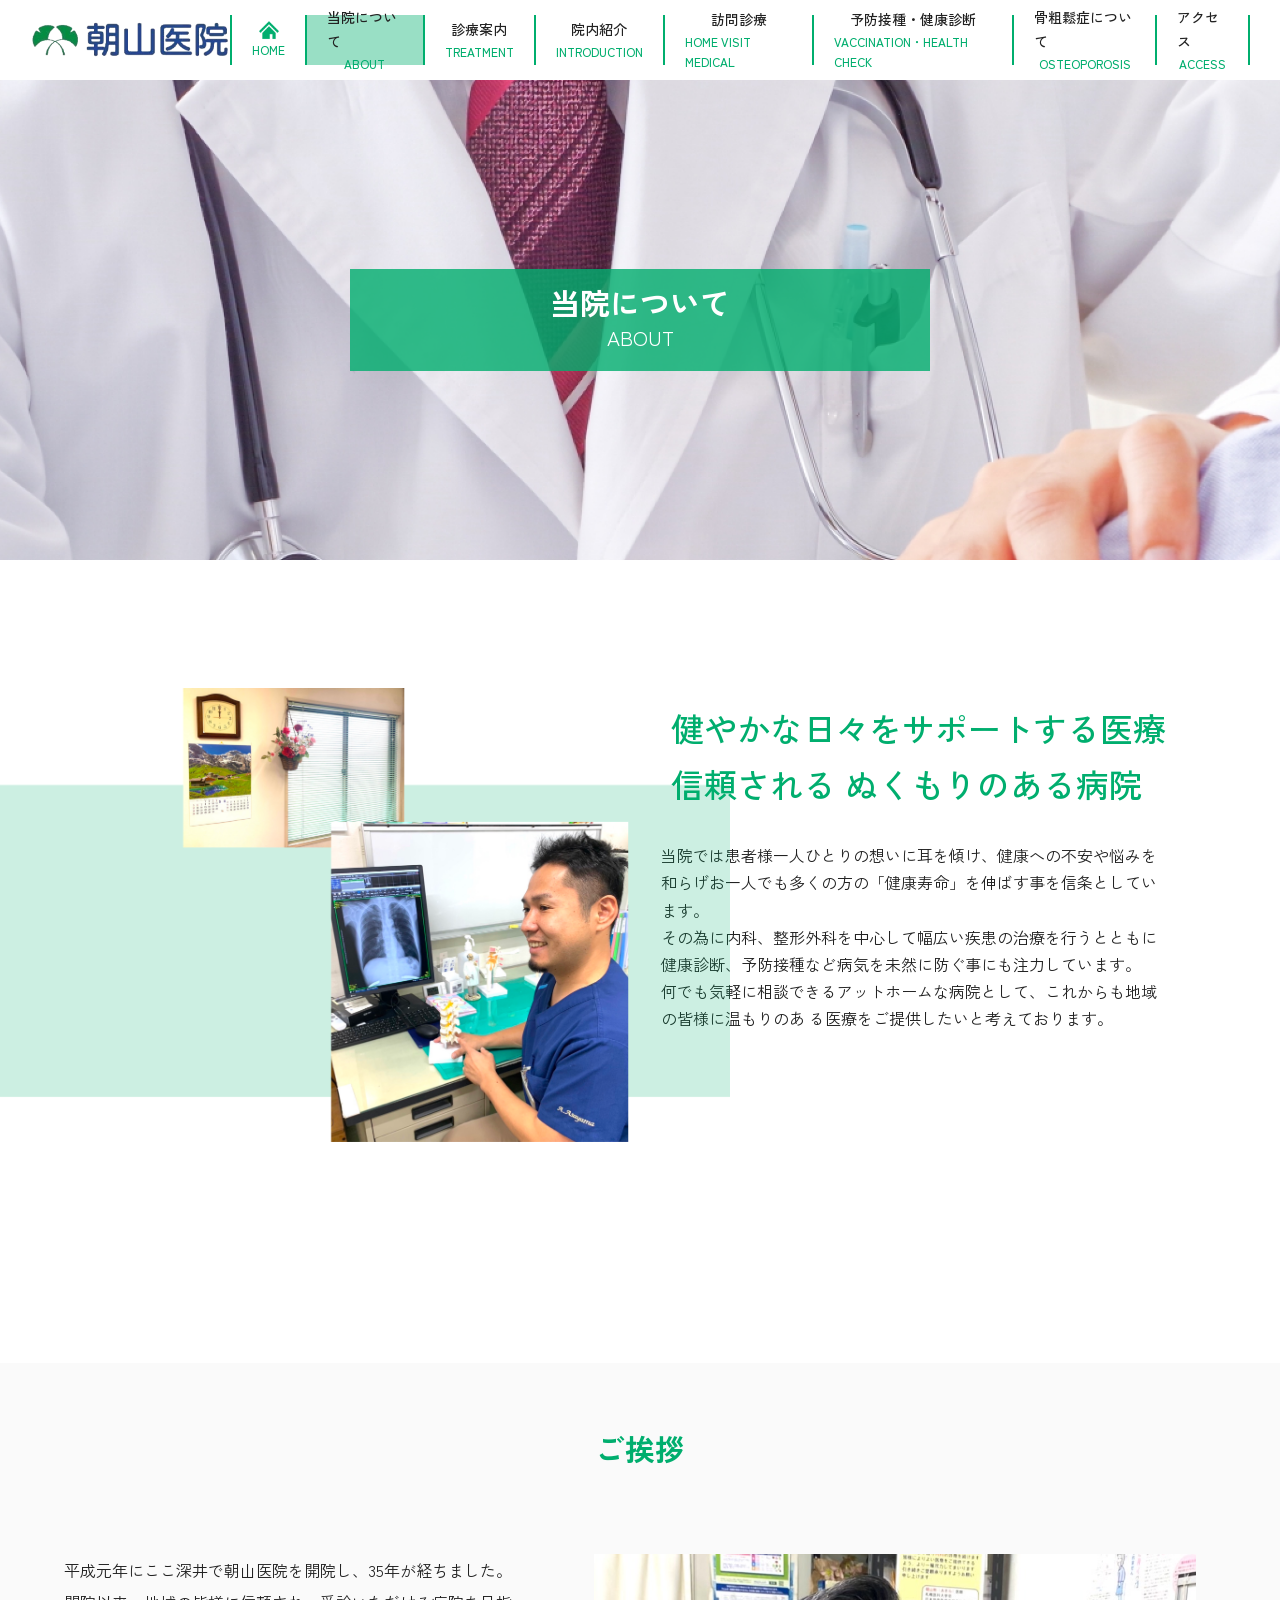
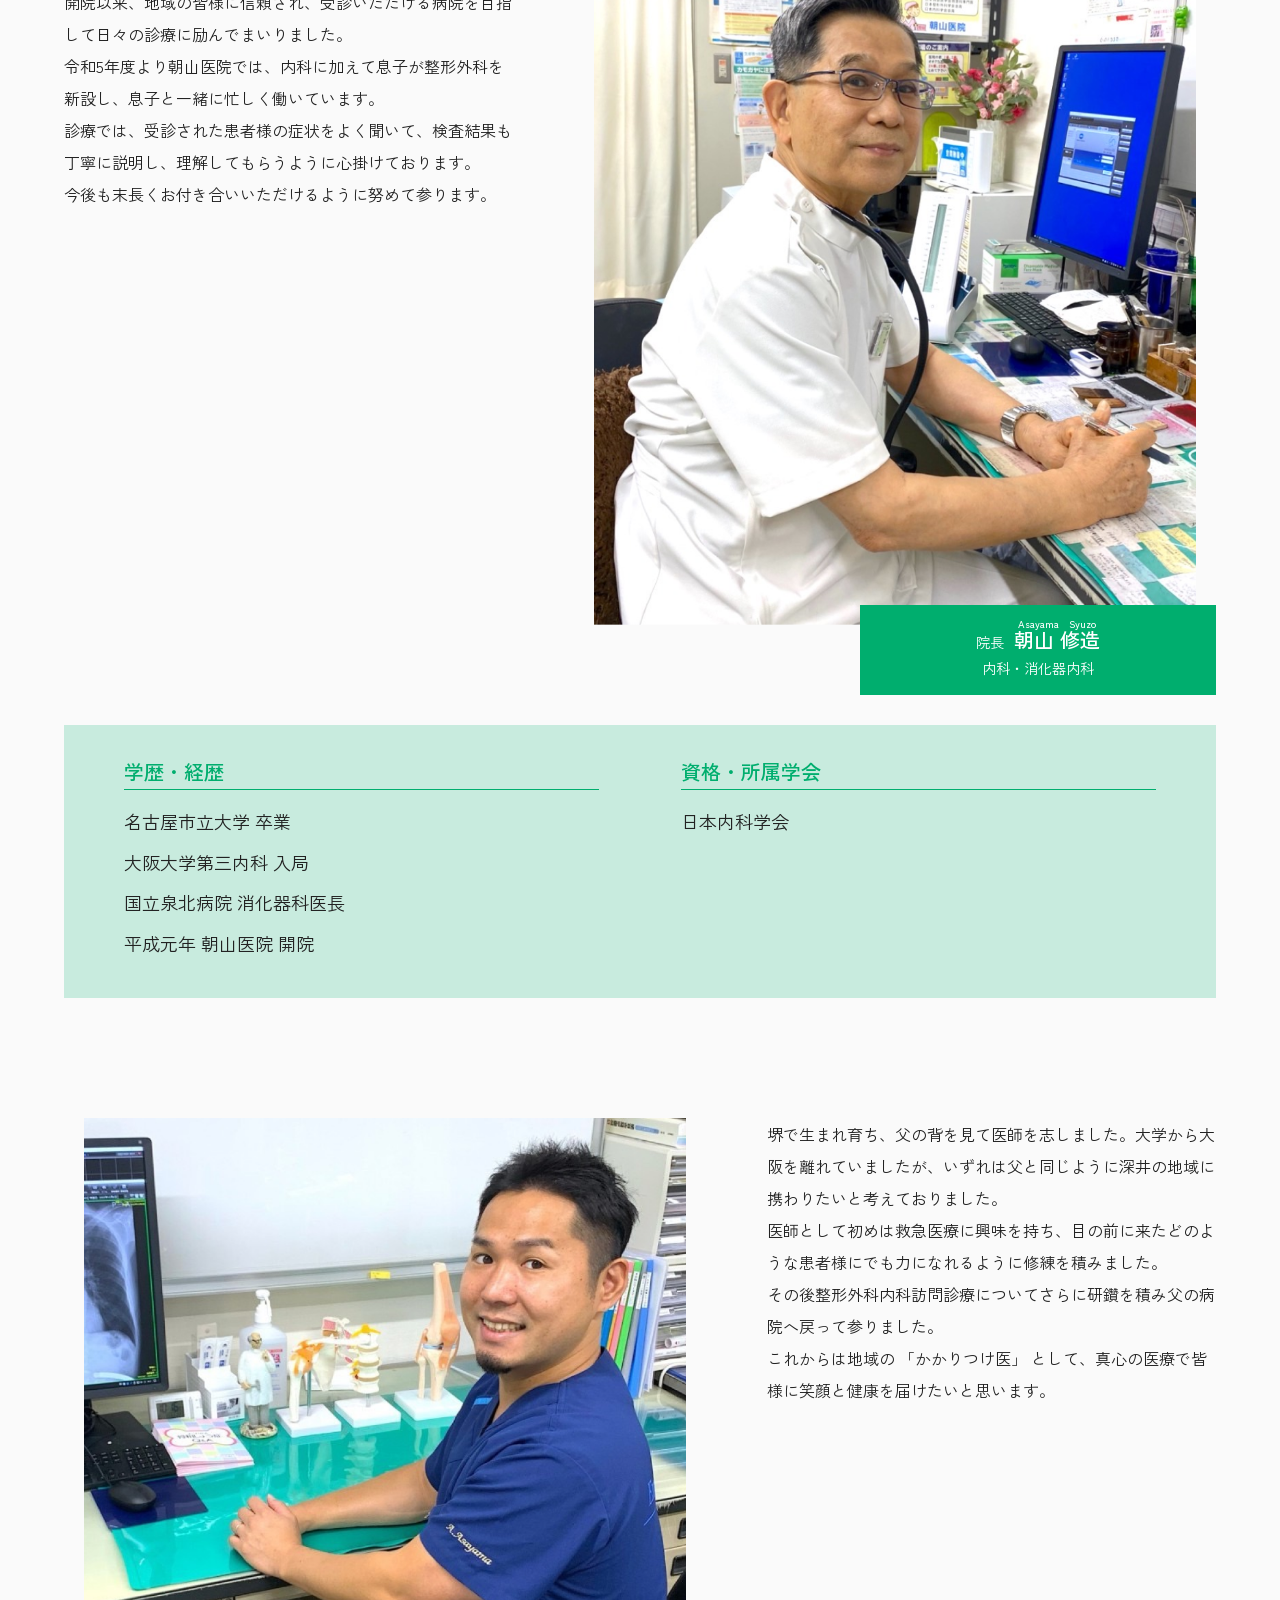
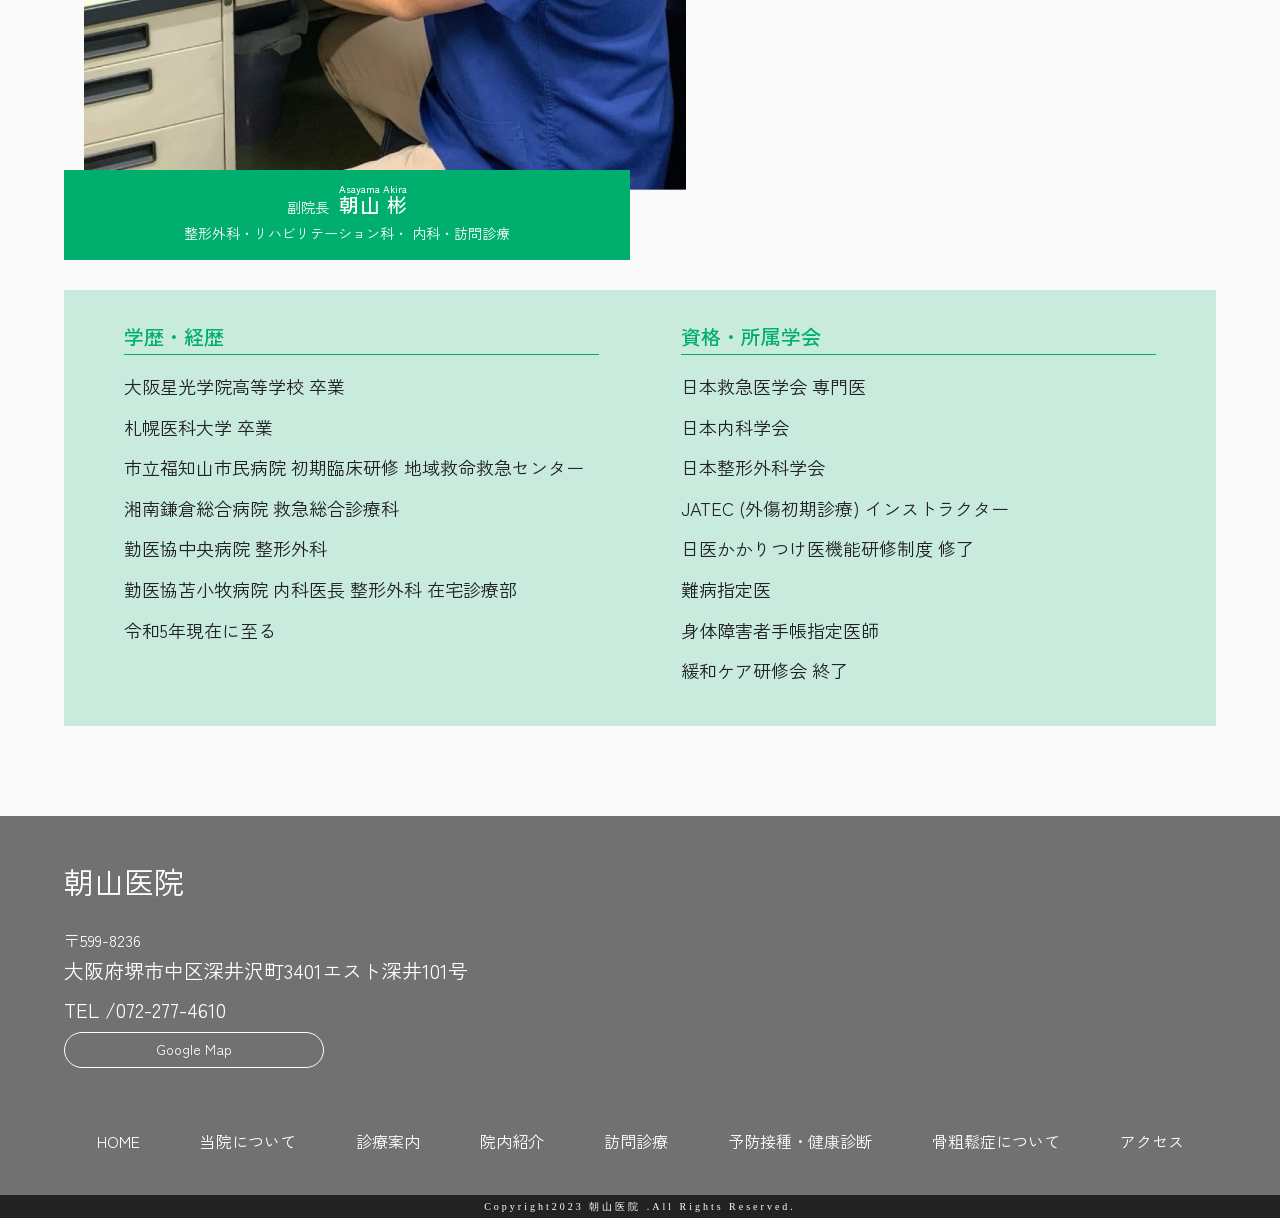
==== commit 35a51040: "文言修正、写真差し替え" ====
--- a/about.html
+++ b/about.html
@@ -100,7 +100,7 @@
           <div>
             <p class="text_wrap">
               平成元年にここ深井で朝山医院を開院し、35年が経ちました。<br>
-              開院以来、地域の皆様に信頼され、受信いただける病院を目指して日々の診療にはげんでまいりました。<br>
+              開院以来、地域の皆様に信頼され、受診いただける病院を目指して日々の診療に励んでまいりました。<br>
               令和5年度より朝山医院では、内科に加えて息子が整形外科を新設し、息子と一緒に忙しく働いています。<br>
               診療では、受診された患者様の症状をよく聞いて、検査結果も丁寧に説明し、理解してもらうように心掛けております。<br>
               今後も末長くお付き合いいただけるように努めて参ります。
